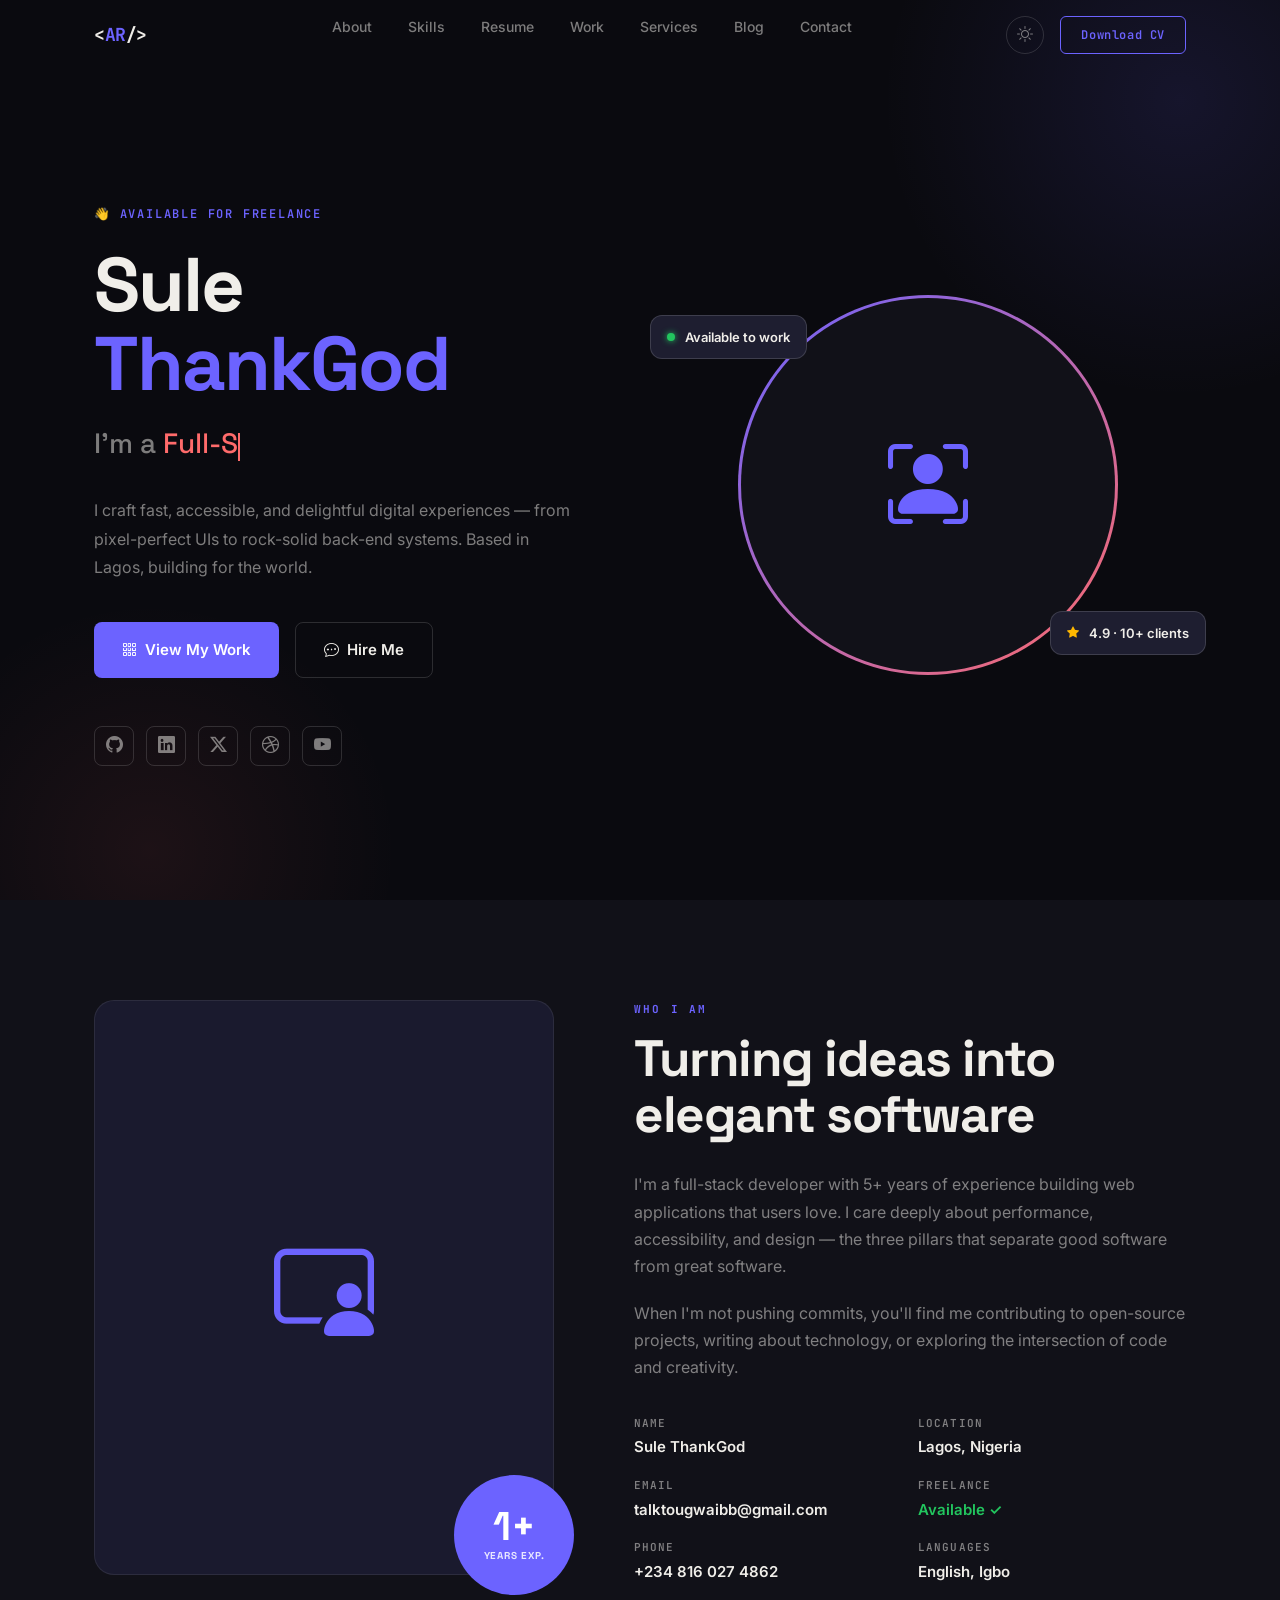
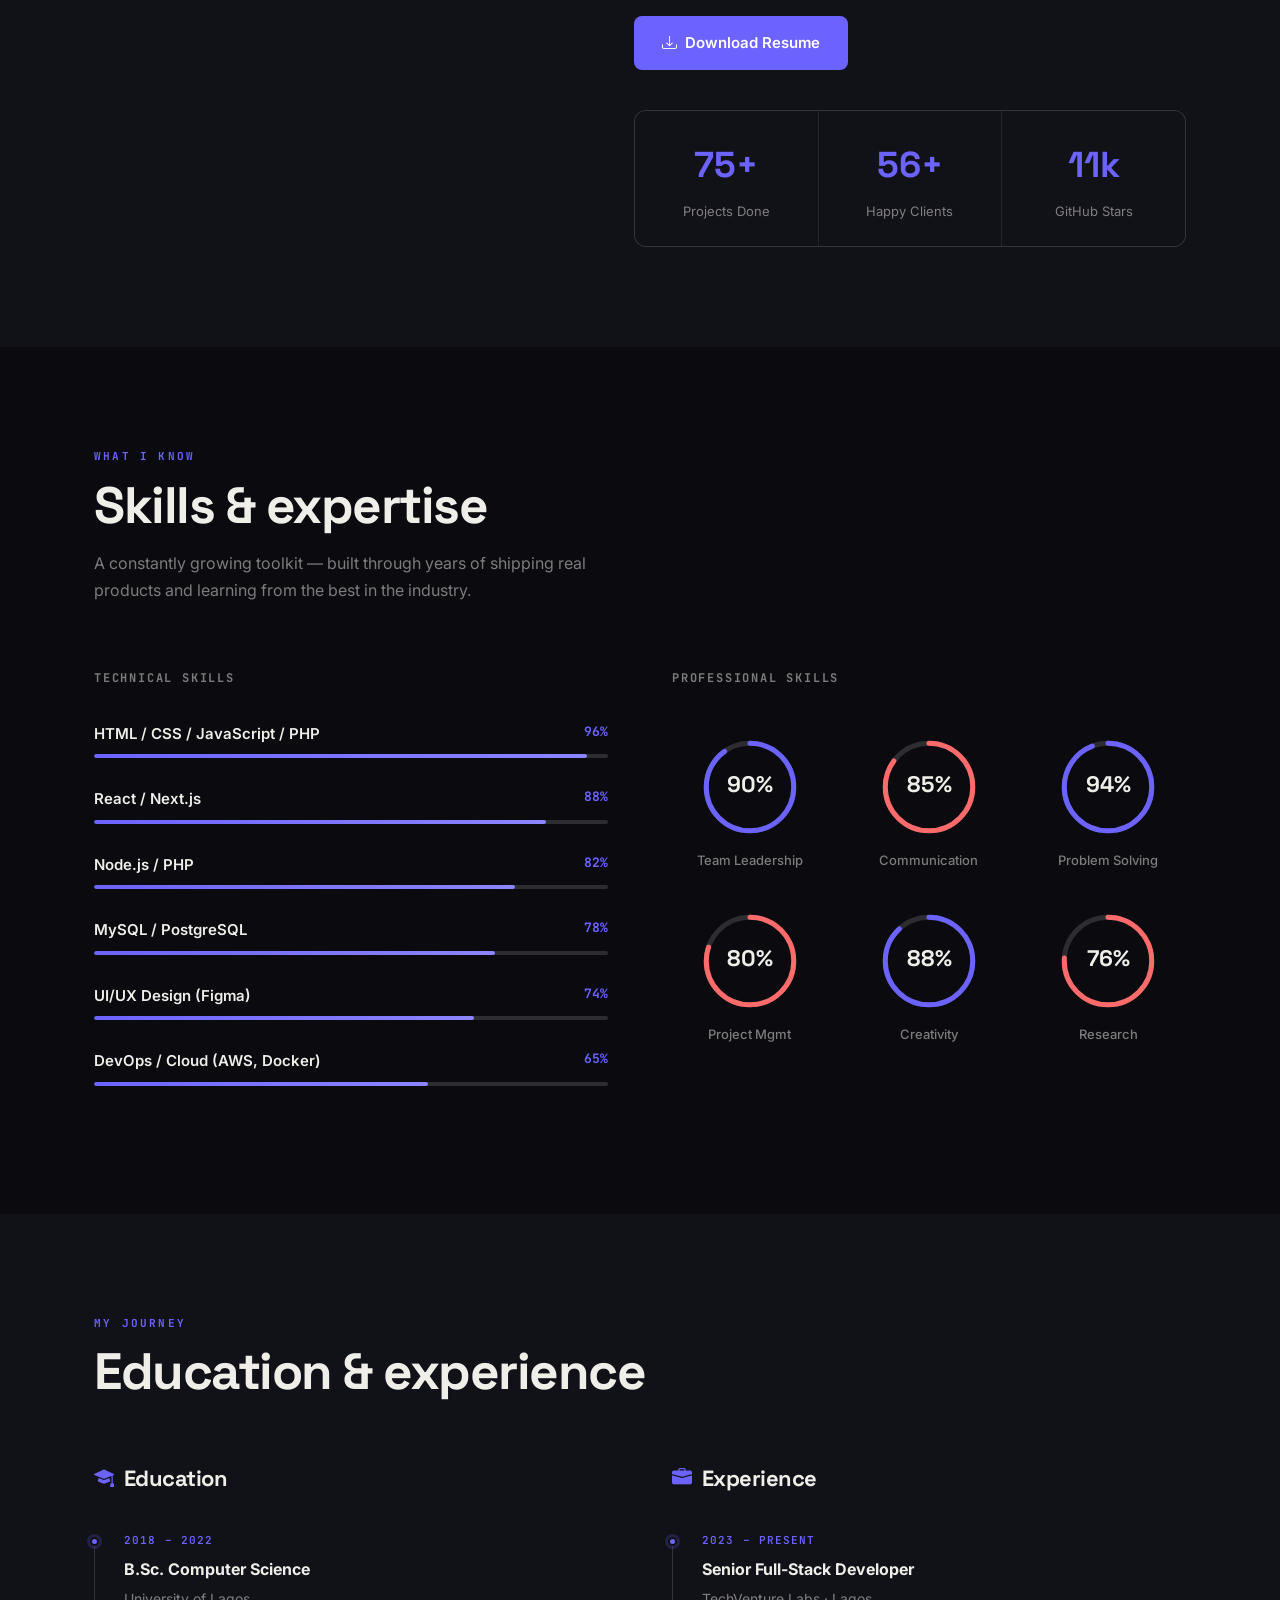
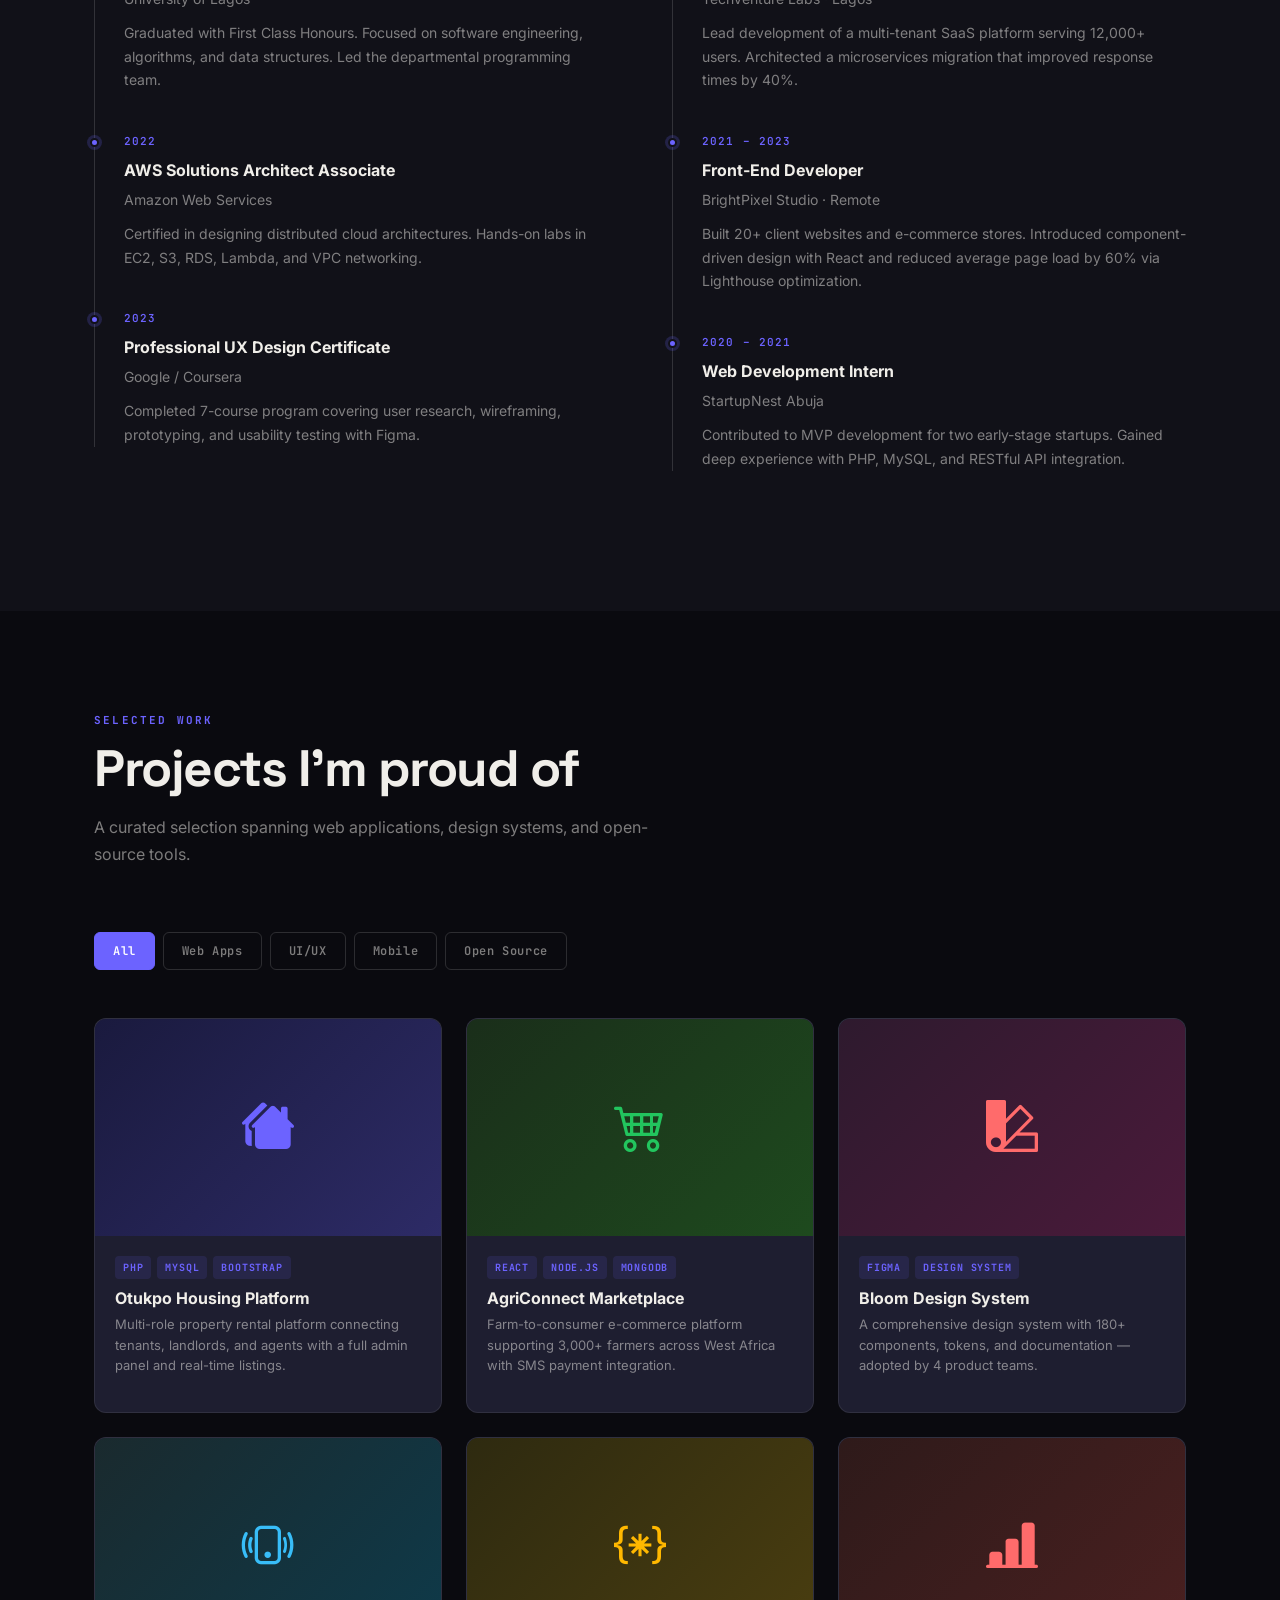
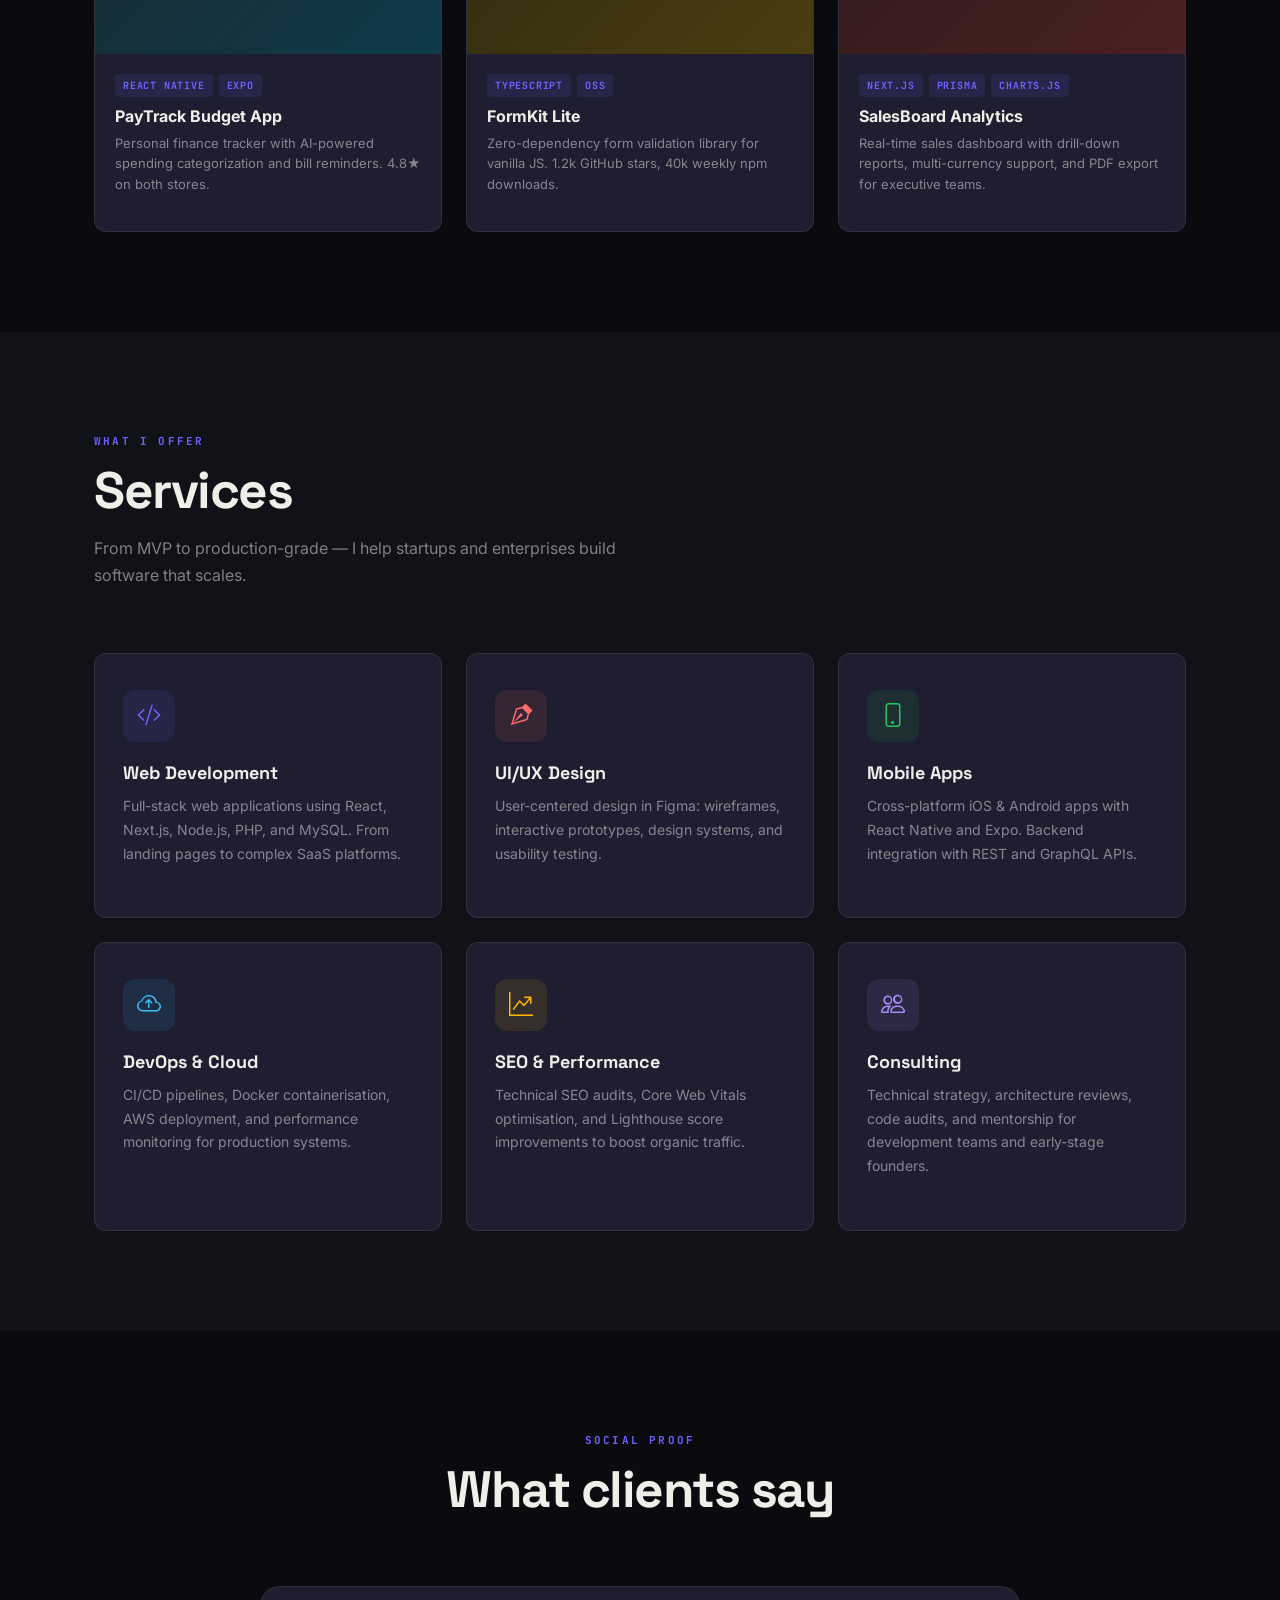
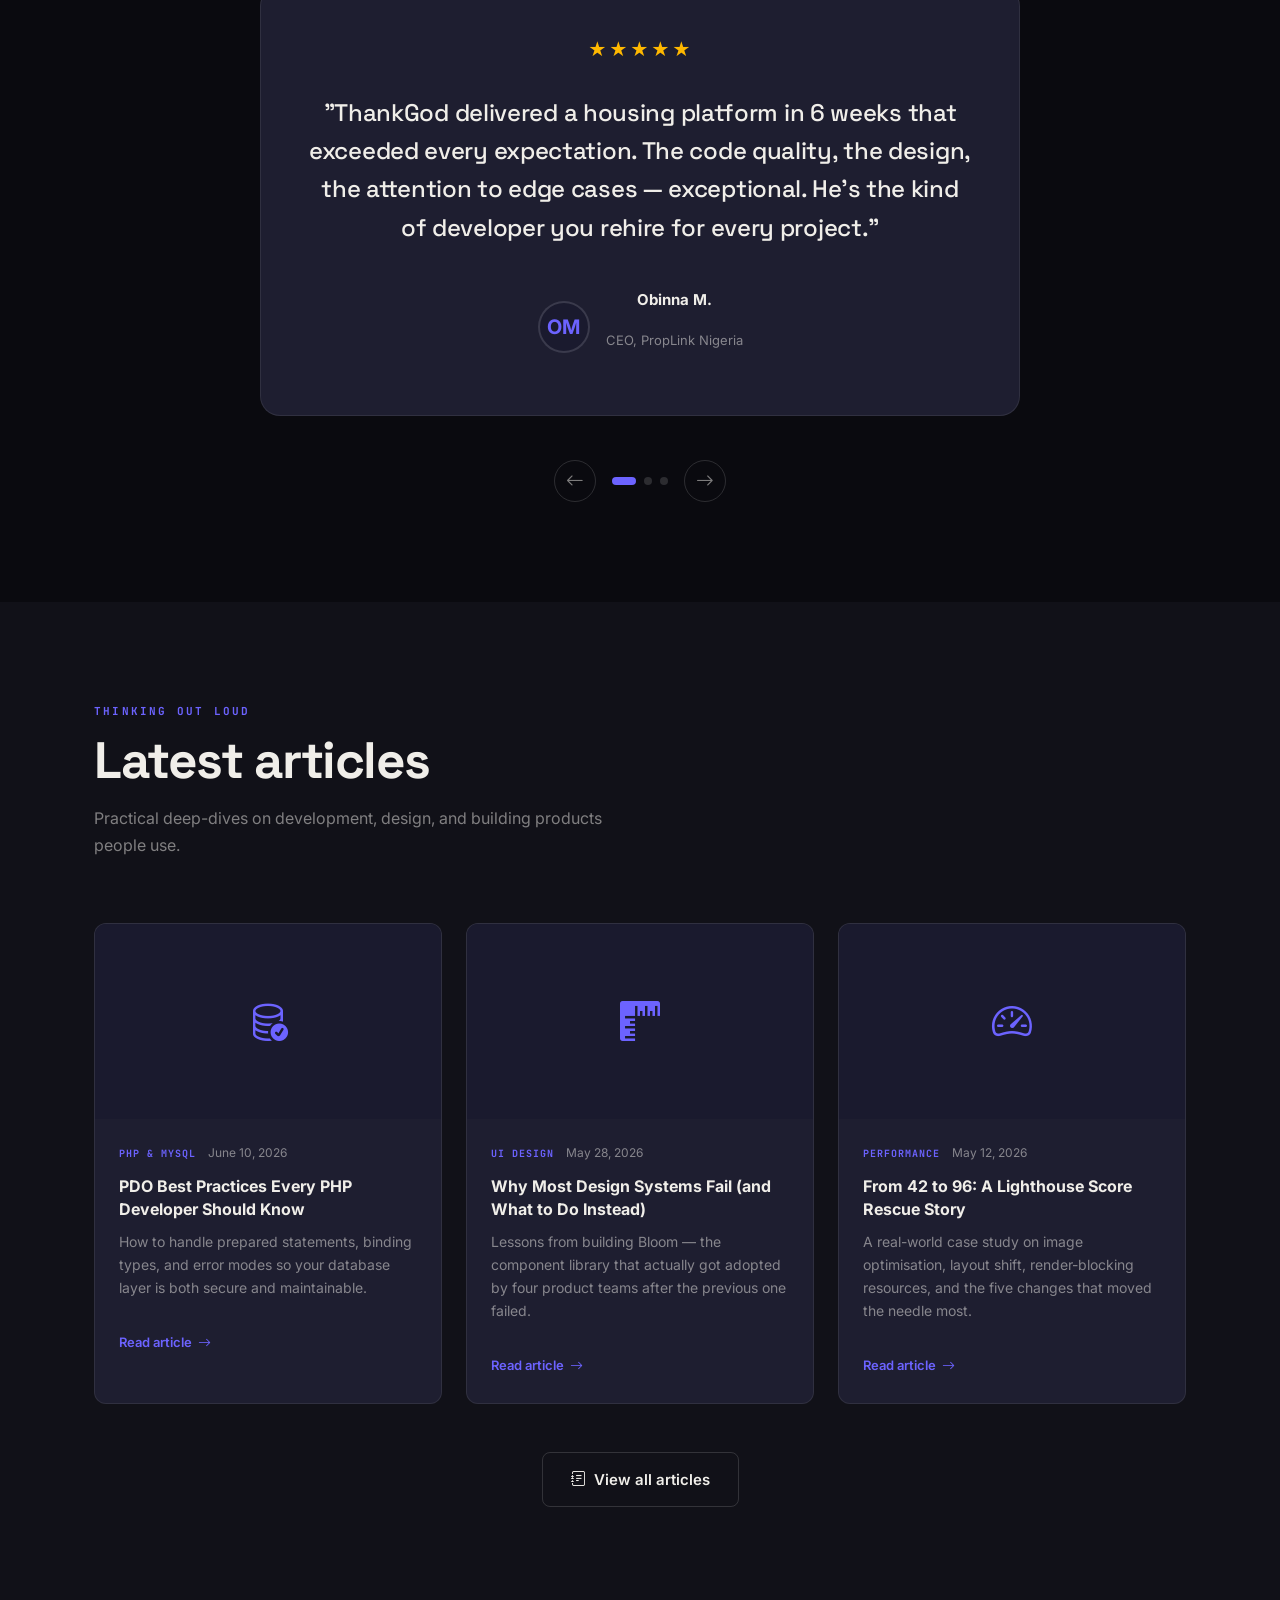
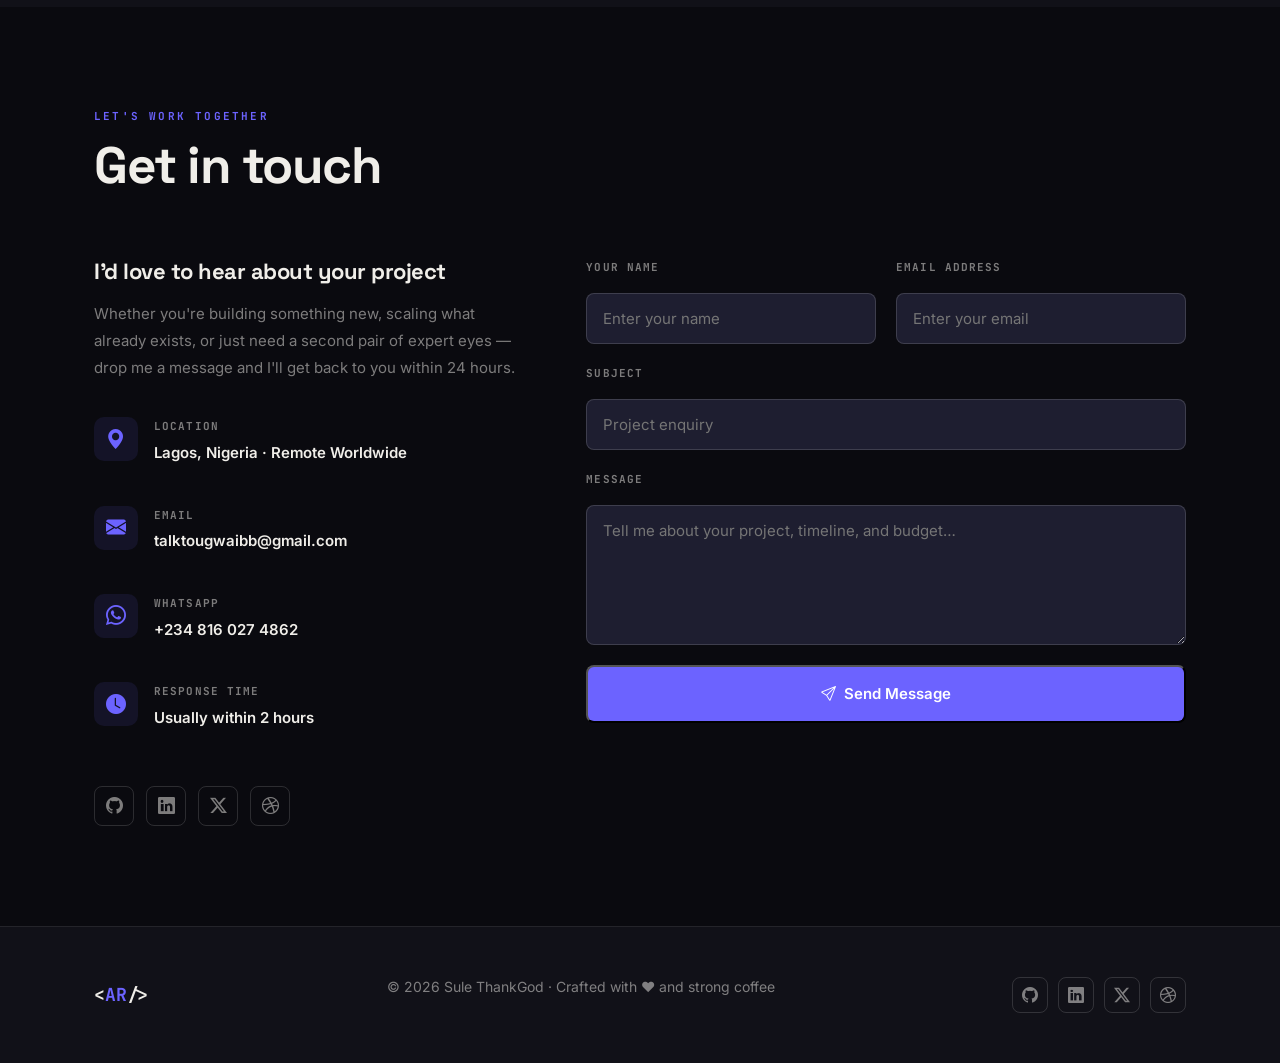
==== index.html @ 1d3d6753 "first commit on my portfolio project" ====
<!DOCTYPE html>
<html lang="en" data-theme="dark">
<head>
  <meta charset="UTF-8" />
  <meta name="viewport" content="width=device-width, initial-scale=1.0" />
  <meta name="description" content="Sule ThankGod — Full-Stack Developer & UI/UX Enthusiast. Building products that matter." />
  <title>Sule ThankGod · Portfolio</title>

  <!-- Fonts -->
  <link rel="preconnect" href="https://fonts.googleapis.com" />
  <link rel="preconnect" href="https://fonts.gstatic.com" crossorigin />
  <link href="https://fonts.googleapis.com/css2?family=Space+Grotesk:wght@400;500;600;700&family=Inter:wght@400;500;600&family=JetBrains+Mono:wght@400;600;700&display=swap" rel="stylesheet" />

  <!-- Bootstrap Icons -->
  <link rel="stylesheet" href="https://cdn.jsdelivr.net/npm/bootstrap-icons@1.11.3/font/bootstrap-icons.min.css" />

  <!-- Bootstrap 5 -->
  <link rel="stylesheet" href="https://cdn.jsdelivr.net/npm/bootstrap@5.3.2/dist/css/bootstrap.min.css" />

  <!-- Custom CSS -->
  <link rel="stylesheet" href="assets/css/style.css" />
</head>
<body>

<!-- ============================================================ NAVBAR -->
<nav id="navbar">
  <div class="container nav-inner">
    <a href="#hero" class="nav-logo">&lt;<span>AR</span>/&gt;</a>

    <ul class="nav-links">
      <li><a href="#about">About</a></li>
      <li><a href="#skills">Skills</a></li>
      <li><a href="#resume">Resume</a></li>
      <li><a href="#portfolio">Work</a></li>
      <li><a href="#services">Services</a></li>
      <li><a href="#blog">Blog</a></li>
      <li><a href="#contact">Contact</a></li>
    </ul>

    <div class="nav-right">
      <button class="theme-btn" id="theme-btn" aria-label="Toggle theme">
        <i class="bi bi-sun"></i>
      </button>
      <a href="assets/downloads/resume.pdf" download class="nav-cta">Download CV</a>
      <button class="hamburger" id="hamburger" aria-label="Open menu">
        <span></span><span></span><span></span>
      </button>
    </div>
  </div>
</nav>

<!-- Mobile Nav Drawer -->
<div class="nav-overlay" id="nav-overlay"></div>
<nav class="mobile-nav" id="mobile-nav">
  <button class="mobile-nav-close" id="mobile-nav-close" aria-label="Close menu">
    <i class="bi bi-x-lg"></i>
  </button>
  <a href="#about" data-section="about">About</a>
  <a href="#skills" data-section="skills">Skills</a>
  <a href="#resume" data-section="resume">Resume</a>
  <a href="#portfolio" data-section="portfolio">Work</a>
  <a href="#services" data-section="services">Services</a>
  <a href="#blog" data-section="blog">Blog</a>
  <a href="#contact" data-section="contact">Contact</a>
</nav>


<!-- ============================================================ HERO -->
<section id="hero">
  <div class="hero-decor"></div>
  <div class="container">
    <div class="hero-grid">

      <!-- Text -->
      <div>
        <p class="hero-label" data-aos="fade-up">👋 Available for freelance</p>
        <h1 class="hero-name" data-aos="fade-up" data-aos-delay="100">
          Sule<br><span class="last">ThankGod</span>
        </h1>
        <div class="hero-typed-wrap" data-aos="fade-up" data-aos-delay="200">
          I'm a <span id="typed-text"></span><span class="cursor"></span>
        </div>
        <p class="hero-bio" data-aos="fade-up" data-aos-delay="300">
          I craft fast, accessible, and delightful digital experiences — from pixel-perfect UIs to rock-solid back-end systems. Based in Lagos, building for the world.
        </p>
        <div class="hero-actions" data-aos="fade-up" data-aos-delay="380">
          <a href="#portfolio" class="btn-primary">
            <i class="bi bi-grid-3x3-gap"></i> View My Work
          </a>
          <a href="#contact" class="btn-outline">
            <i class="bi bi-chat-dots"></i> Hire Me
          </a>
        </div>
        <div class="hero-socials" data-aos="fade-up" data-aos-delay="440">
          <a href="#" aria-label="GitHub"><i class="bi bi-github"></i></a>
          <a href="#" aria-label="LinkedIn"><i class="bi bi-linkedin"></i></a>
          <a href="#" aria-label="Twitter / X"><i class="bi bi-twitter-x"></i></a>
          <a href="#" aria-label="Dribbble"><i class="bi bi-dribbble"></i></a>
          <a href="#" aria-label="YouTube"><i class="bi bi-youtube"></i></a>
        </div>
      </div>

      <!-- Image -->
      <div class="hero-img-wrap" data-aos="fade-left" data-aos-delay="200">
        <div class="hero-img-ring">
          <div class="hero-img-inner">
            <!-- Replace with: <img src="assets/images/profile/photo.jpg" alt="Alex Rivera"> -->
            <i class="bi bi-person-bounding-box"></i>
          </div>
        </div>
        <div class="hero-badge badge-tl">
          <span class="dot"></span>
          Available to work
        </div>
        <div class="hero-badge badge-br">
          <i class="bi bi-star-fill" style="color:#FFB800;font-size:12px"></i>
          4.9 · 10+ clients
        </div>
      </div>

    </div>
  </div>
</section>


<!-- ============================================================ ABOUT -->
<section id="about" class="section-pad">
  <div class="container">
    <div class="about-grid">

      <!-- Image column -->
      <div data-aos="fade-right">
        <div class="about-img-wrap">
          <div class="about-img">
            <i class="bi bi-person-video3"></i>
          </div>
          <div class="about-exp-badge">
            <span class="num"><span data-count="2" data-suffix="+">0+</span></span>
            <span class="label">Years Exp.</span>
          </div>
        </div>
      </div>

      <!-- Text column -->
      <div data-aos="fade-left">
        <div class="section-header" style="margin-bottom:28px">
          <p class="section-eyebrow">Who I am</p>
          <h2 class="section-title">Turning ideas into<br>elegant software</h2>
        </div>
        <div class="about-text">
          <p>I'm a full-stack developer with 5+ years of experience building web applications that users love. I care deeply about performance, accessibility, and design — the three pillars that separate good software from great software.</p>
          <p>When I'm not pushing commits, you'll find me contributing to open-source projects, writing about technology, or exploring the intersection of code and creativity.</p>

          <div class="about-info-grid">
            <div class="about-info-item">
              <span class="about-info-label">Name</span>
              <span class="about-info-value">Sule ThankGod</span>
            </div>
            <div class="about-info-item">
              <span class="about-info-label">Location</span>
              <span class="about-info-value">Lagos, Nigeria</span>
            </div>
            <div class="about-info-item">
              <span class="about-info-label">Email</span>
              <span class="about-info-value">talktougwaibb@gmail.com</span>
            </div>
            <div class="about-info-item">
              <span class="about-info-label">Freelance</span>
              <span class="about-info-value" style="color:#22c55e">Available ✓</span>
            </div>
            <div class="about-info-item">
              <span class="about-info-label">Phone</span>
              <span class="about-info-value">+234 816 027 4862</span>
            </div>
            <div class="about-info-item">
              <span class="about-info-label">Languages</span>
              <span class="about-info-value">English, Igbo</span>
            </div>
          </div>

          <a href="assets/downloads/resume.pdf" download class="btn-primary" style="width:fit-content">
            <i class="bi bi-download"></i> Download Resume
          </a>
        </div>

        <div class="about-stats">
          <div class="about-stat">
            <div class="num" data-count="80" data-suffix="+">0+</div>
            <div class="label">Projects Done</div>
          </div>
          <div class="about-stat">
            <div class="num" data-count="60" data-suffix="+">0+</div>
            <div class="label">Happy Clients</div>
          </div>
          <div class="about-stat">
            <div class="num" data-count="12" data-suffix="k">0k</div>
            <div class="label">GitHub Stars</div>
          </div>
        </div>
      </div>

    </div>
  </div>
</section>


<!-- ============================================================ SKILLS -->
<section id="skills" class="section-pad">
  <div class="container">
    <div class="section-header" data-aos="fade-up">
      <p class="section-eyebrow">What I know</p>
      <h2 class="section-title">Skills &amp; expertise</h2>
      <p class="section-sub">A constantly growing toolkit — built through years of shipping real products and learning from the best in the industry.</p>
    </div>

    <div class="skills-layout">

      <!-- Technical skills (bar) -->
      <div data-aos="fade-right">
        <p class="skill-group-title">Technical Skills</p>

        <div class="skill-item">
          <div class="skill-header">
            <span class="skill-name">HTML / CSS / JavaScript / PHP</span>
            <span class="skill-pct">96%</span>
          </div>
          <div class="skill-bar"><div class="skill-fill" data-pct="96"></div></div>
        </div>

        <div class="skill-item">
          <div class="skill-header">
            <span class="skill-name">React / Next.js</span>
            <span class="skill-pct">88%</span>
          </div>
          <div class="skill-bar"><div class="skill-fill" data-pct="88"></div></div>
        </div>

        <div class="skill-item">
          <div class="skill-header">
            <span class="skill-name">Node.js / PHP</span>
            <span class="skill-pct">82%</span>
          </div>
          <div class="skill-bar"><div class="skill-fill" data-pct="82"></div></div>
        </div>

        <div class="skill-item">
          <div class="skill-header">
            <span class="skill-name">MySQL / PostgreSQL</span>
            <span class="skill-pct">78%</span>
          </div>
          <div class="skill-bar"><div class="skill-fill" data-pct="78"></div></div>
        </div>

        <div class="skill-item">
          <div class="skill-header">
            <span class="skill-name">UI/UX Design (Figma)</span>
            <span class="skill-pct">74%</span>
          </div>
          <div class="skill-bar"><div class="skill-fill" data-pct="74"></div></div>
        </div>

        <div class="skill-item">
          <div class="skill-header">
            <span class="skill-name">DevOps / Cloud (AWS, Docker)</span>
            <span class="skill-pct">65%</span>
          </div>
          <div class="skill-bar"><div class="skill-fill" data-pct="65"></div></div>
        </div>
      </div>

      <!-- Professional skills (circular) -->
      <div data-aos="fade-left">
        <p class="skill-group-title">Professional Skills</p>

        <div class="circular-skills">

          <!-- Team Leadership -->
          <div class="circular-item">
            <svg class="circular-chart" viewBox="0 0 80 80">
              <circle class="circular-bg" cx="40" cy="40" r="35"/>
              <circle class="circular-arc" cx="40" cy="40" r="35" data-pct="90"/>
              <text class="circular-label" x="40" y="44" text-anchor="middle" font-family="Space Grotesk" font-size="14" font-weight="700" fill="currentColor">90%</text>
            </svg>
            <p class="circular-sublabel">Team Leadership</p>
          </div>

          <!-- Communication -->
          <div class="circular-item">
            <svg class="circular-chart" viewBox="0 0 80 80">
              <circle class="circular-bg" cx="40" cy="40" r="35"/>
              <circle class="circular-arc" cx="40" cy="40" r="35" data-pct="85" style="stroke:#FF6B6B"/>
              <text class="circular-label" x="40" y="44" text-anchor="middle" font-family="Space Grotesk" font-size="14" font-weight="700" fill="currentColor">85%</text>
            </svg>
            <p class="circular-sublabel">Communication</p>
          </div>

          <!-- Problem Solving -->
          <div class="circular-item">
            <svg class="circular-chart" viewBox="0 0 80 80">
              <circle class="circular-bg" cx="40" cy="40" r="35"/>
              <circle class="circular-arc" cx="40" cy="40" r="35" data-pct="94"/>
              <text class="circular-label" x="40" y="44" text-anchor="middle" font-family="Space Grotesk" font-size="14" font-weight="700" fill="currentColor">94%</text>
            </svg>
            <p class="circular-sublabel">Problem Solving</p>
          </div>

          <!-- Project Mgmt -->
          <div class="circular-item">
            <svg class="circular-chart" viewBox="0 0 80 80">
              <circle class="circular-bg" cx="40" cy="40" r="35"/>
              <circle class="circular-arc" cx="40" cy="40" r="35" data-pct="80" style="stroke:#FF6B6B"/>
              <text class="circular-label" x="40" y="44" text-anchor="middle" font-family="Space Grotesk" font-size="14" font-weight="700" fill="currentColor">80%</text>
            </svg>
            <p class="circular-sublabel">Project Mgmt</p>
          </div>

          <!-- Creativity -->
          <div class="circular-item">
            <svg class="circular-chart" viewBox="0 0 80 80">
              <circle class="circular-bg" cx="40" cy="40" r="35"/>
              <circle class="circular-arc" cx="40" cy="40" r="35" data-pct="88"/>
              <text class="circular-label" x="40" y="44" text-anchor="middle" font-family="Space Grotesk" font-size="14" font-weight="700" fill="currentColor">88%</text>
            </svg>
            <p class="circular-sublabel">Creativity</p>
          </div>

          <!-- Research -->
          <div class="circular-item">
            <svg class="circular-chart" viewBox="0 0 80 80">
              <circle class="circular-bg" cx="40" cy="40" r="35"/>
              <circle class="circular-arc" cx="40" cy="40" r="35" data-pct="76" style="stroke:#FF6B6B"/>
              <text class="circular-label" x="40" y="44" text-anchor="middle" font-family="Space Grotesk" font-size="14" font-weight="700" fill="currentColor">76%</text>
            </svg>
            <p class="circular-sublabel">Research</p>
          </div>

        </div>
      </div>

    </div>
  </div>
</section>


<!-- ============================================================ RESUME -->
<section id="resume" class="section-pad">
  <div class="container">
    <div class="section-header" data-aos="fade-up">
      <p class="section-eyebrow">My journey</p>
      <h2 class="section-title">Education &amp; experience</h2>
    </div>

    <div class="resume-cols">

      <!-- Education -->
      <div data-aos="fade-right">
        <h3 class="resume-col-title">
          <i class="bi bi-mortarboard-fill"></i> Education
        </h3>
        <div class="timeline">

          <div class="timeline-item">
            <p class="timeline-period">2018 – 2022</p>
            <p class="timeline-role">B.Sc. Computer Science</p>
            <p class="timeline-org">University of Lagos</p>
            <p class="timeline-desc">Graduated with First Class Honours. Focused on software engineering, algorithms, and data structures. Led the departmental programming team.</p>
          </div>

          <div class="timeline-item">
            <p class="timeline-period">2022</p>
            <p class="timeline-role">AWS Solutions Architect Associate</p>
            <p class="timeline-org">Amazon Web Services</p>
            <p class="timeline-desc">Certified in designing distributed cloud architectures. Hands-on labs in EC2, S3, RDS, Lambda, and VPC networking.</p>
          </div>

          <div class="timeline-item">
            <p class="timeline-period">2023</p>
            <p class="timeline-role">Professional UX Design Certificate</p>
            <p class="timeline-org">Google / Coursera</p>
            <p class="timeline-desc">Completed 7-course program covering user research, wireframing, prototyping, and usability testing with Figma.</p>
          </div>

        </div>
      </div>

      <!-- Experience -->
      <div data-aos="fade-left">
        <h3 class="resume-col-title">
          <i class="bi bi-briefcase-fill"></i> Experience
        </h3>
        <div class="timeline">

          <div class="timeline-item">
            <p class="timeline-period">2023 – Present</p>
            <p class="timeline-role">Senior Full-Stack Developer</p>
            <p class="timeline-org">TechVenture Labs · Lagos</p>
            <p class="timeline-desc">Lead development of a multi-tenant SaaS platform serving 12,000+ users. Architected a microservices migration that improved response times by 40%.</p>
          </div>

          <div class="timeline-item">
            <p class="timeline-period">2021 – 2023</p>
            <p class="timeline-role">Front-End Developer</p>
            <p class="timeline-org">BrightPixel Studio · Remote</p>
            <p class="timeline-desc">Built 20+ client websites and e-commerce stores. Introduced component-driven design with React and reduced average page load by 60% via Lighthouse optimization.</p>
          </div>

          <div class="timeline-item">
            <p class="timeline-period">2020 – 2021</p>
            <p class="timeline-role">Web Development Intern</p>
            <p class="timeline-org">StartupNest Abuja</p>
            <p class="timeline-desc">Contributed to MVP development for two early-stage startups. Gained deep experience with PHP, MySQL, and RESTful API integration.</p>
          </div>

        </div>
      </div>

    </div>
  </div>
</section>


<!-- ============================================================ PORTFOLIO -->
<section id="portfolio" class="section-pad">
  <div class="container">
    <div class="section-header" data-aos="fade-up">
      <p class="section-eyebrow">Selected work</p>
      <h2 class="section-title">Projects I'm proud of</h2>
      <p class="section-sub">A curated selection spanning web applications, design systems, and open-source tools.</p>
    </div>

    <div class="portfolio-filters" data-aos="fade-up" data-aos-delay="100">
      <button class="filter-btn active" data-filter="all">All</button>
      <button class="filter-btn" data-filter="web">Web Apps</button>
      <button class="filter-btn" data-filter="design">UI/UX</button>
      <button class="filter-btn" data-filter="mobile">Mobile</button>
      <button class="filter-btn" data-filter="oss">Open Source</button>
    </div>

    <div class="portfolio-grid">

      <!-- Card 1 -->
      <div class="portfolio-card" data-cat="web" data-aos="fade-up" data-aos-delay="100">
        <div class="portfolio-thumb" style="background: linear-gradient(135deg,#1a1a3e,#2d2b66)">
          <i class="bi bi-houses-fill" style="font-size:52px;color:#6C63FF"></i>
          <div class="portfolio-overlay">
            <a href="#" aria-label="Live demo"><i class="bi bi-box-arrow-up-right"></i></a>
            <a href="#" aria-label="GitHub"><i class="bi bi-github"></i></a>
          </div>
        </div>
        <div class="portfolio-info">
          <div class="portfolio-tags">
            <span class="portfolio-tag">PHP</span>
            <span class="portfolio-tag">MySQL</span>
            <span class="portfolio-tag">Bootstrap</span>
          </div>
          <h3 class="portfolio-title">Otukpo Housing Platform</h3>
          <p class="portfolio-desc">Multi-role property rental platform connecting tenants, landlords, and agents with a full admin panel and real-time listings.</p>
        </div>
      </div>

      <!-- Card 2 -->
      <div class="portfolio-card" data-cat="web" data-aos="fade-up" data-aos-delay="160">
        <div class="portfolio-thumb" style="background: linear-gradient(135deg,#1a2e1a,#1e4a1e)">
          <i class="bi bi-cart4" style="font-size:52px;color:#22c55e"></i>
          <div class="portfolio-overlay">
            <a href="#" aria-label="Live demo"><i class="bi bi-box-arrow-up-right"></i></a>
            <a href="#" aria-label="GitHub"><i class="bi bi-github"></i></a>
          </div>
        </div>
        <div class="portfolio-info">
          <div class="portfolio-tags">
            <span class="portfolio-tag">React</span>
            <span class="portfolio-tag">Node.js</span>
            <span class="portfolio-tag">MongoDB</span>
          </div>
          <h3 class="portfolio-title">AgriConnect Marketplace</h3>
          <p class="portfolio-desc">Farm-to-consumer e-commerce platform supporting 3,000+ farmers across West Africa with SMS payment integration.</p>
        </div>
      </div>

      <!-- Card 3 -->
      <div class="portfolio-card" data-cat="design" data-aos="fade-up" data-aos-delay="220">
        <div class="portfolio-thumb" style="background: linear-gradient(135deg,#2e1a2e,#4a1a3a)">
          <i class="bi bi-palette2" style="font-size:52px;color:#FF6B6B"></i>
          <div class="portfolio-overlay">
            <a href="#" aria-label="Figma"><i class="bi bi-box-arrow-up-right"></i></a>
            <a href="#" aria-label="Case study"><i class="bi bi-file-text"></i></a>
          </div>
        </div>
        <div class="portfolio-info">
          <div class="portfolio-tags">
            <span class="portfolio-tag">Figma</span>
            <span class="portfolio-tag">Design System</span>
          </div>
          <h3 class="portfolio-title">Bloom Design System</h3>
          <p class="portfolio-desc">A comprehensive design system with 180+ components, tokens, and documentation — adopted by 4 product teams.</p>
        </div>
      </div>

      <!-- Card 4 -->
      <div class="portfolio-card" data-cat="mobile" data-aos="fade-up" data-aos-delay="100">
        <div class="portfolio-thumb" style="background: linear-gradient(135deg,#1a2a2e,#0e3a4a)">
          <i class="bi bi-phone-vibrate" style="font-size:52px;color:#38bdf8"></i>
          <div class="portfolio-overlay">
            <a href="#" aria-label="App Store"><i class="bi bi-apple"></i></a>
            <a href="#" aria-label="Play Store"><i class="bi bi-google-play"></i></a>
          </div>
        </div>
        <div class="portfolio-info">
          <div class="portfolio-tags">
            <span class="portfolio-tag">React Native</span>
            <span class="portfolio-tag">Expo</span>
          </div>
          <h3 class="portfolio-title">PayTrack Budget App</h3>
          <p class="portfolio-desc">Personal finance tracker with AI-powered spending categorization and bill reminders. 4.8★ on both stores.</p>
        </div>
      </div>

      <!-- Card 5 -->
      <div class="portfolio-card" data-cat="oss" data-aos="fade-up" data-aos-delay="160">
        <div class="portfolio-thumb" style="background: linear-gradient(135deg,#2e2a10,#4a3e10)">
          <i class="bi bi-braces-asterisk" style="font-size:52px;color:#FFB800"></i>
          <div class="portfolio-overlay">
            <a href="#" aria-label="npm"><i class="bi bi-box-arrow-up-right"></i></a>
            <a href="#" aria-label="GitHub"><i class="bi bi-github"></i></a>
          </div>
        </div>
        <div class="portfolio-info">
          <div class="portfolio-tags">
            <span class="portfolio-tag">TypeScript</span>
            <span class="portfolio-tag">OSS</span>
          </div>
          <h3 class="portfolio-title">FormKit Lite</h3>
          <p class="portfolio-desc">Zero-dependency form validation library for vanilla JS. 1.2k GitHub stars, 40k weekly npm downloads.</p>
        </div>
      </div>

      <!-- Card 6 -->
      <div class="portfolio-card" data-cat="web" data-aos="fade-up" data-aos-delay="220">
        <div class="portfolio-thumb" style="background: linear-gradient(135deg,#2e1a1a,#4a2020)">
          <i class="bi bi-bar-chart-line-fill" style="font-size:52px;color:#FF6B6B"></i>
          <div class="portfolio-overlay">
            <a href="#" aria-label="Live demo"><i class="bi bi-box-arrow-up-right"></i></a>
            <a href="#" aria-label="GitHub"><i class="bi bi-github"></i></a>
          </div>
        </div>
        <div class="portfolio-info">
          <div class="portfolio-tags">
            <span class="portfolio-tag">Next.js</span>
            <span class="portfolio-tag">Prisma</span>
            <span class="portfolio-tag">Charts.js</span>
          </div>
          <h3 class="portfolio-title">SalesBoard Analytics</h3>
          <p class="portfolio-desc">Real-time sales dashboard with drill-down reports, multi-currency support, and PDF export for executive teams.</p>
        </div>
      </div>

    </div>
  </div>
</section>


<!-- ============================================================ SERVICES -->
<section id="services" class="section-pad">
  <div class="container">
    <div class="section-header" data-aos="fade-up">
      <p class="section-eyebrow">What I offer</p>
      <h2 class="section-title">Services</h2>
      <p class="section-sub">From MVP to production-grade — I help startups and enterprises build software that scales.</p>
    </div>

    <div class="services-grid">

      <div class="service-card" data-aos="fade-up" data-aos-delay="60">
        <div class="service-icon"><i class="bi bi-code-slash"></i></div>
        <h3 class="service-title">Web Development</h3>
        <p class="service-desc">Full-stack web applications using React, Next.js, Node.js, PHP, and MySQL. From landing pages to complex SaaS platforms.</p>
      </div>

      <div class="service-card" data-aos="fade-up" data-aos-delay="120">
        <div class="service-icon" style="background:rgba(255,107,107,0.1)"><i class="bi bi-vector-pen" style="color:var(--accent)"></i></div>
        <h3 class="service-title">UI/UX Design</h3>
        <p class="service-desc">User-centered design in Figma: wireframes, interactive prototypes, design systems, and usability testing.</p>
      </div>

      <div class="service-card" data-aos="fade-up" data-aos-delay="180">
        <div class="service-icon" style="background:rgba(34,197,94,0.1)"><i class="bi bi-phone" style="color:#22c55e"></i></div>
        <h3 class="service-title">Mobile Apps</h3>
        <p class="service-desc">Cross-platform iOS & Android apps with React Native and Expo. Backend integration with REST and GraphQL APIs.</p>
      </div>

      <div class="service-card" data-aos="fade-up" data-aos-delay="60">
        <div class="service-icon" style="background:rgba(56,189,248,0.1)"><i class="bi bi-cloud-arrow-up" style="color:#38bdf8"></i></div>
        <h3 class="service-title">DevOps &amp; Cloud</h3>
        <p class="service-desc">CI/CD pipelines, Docker containerisation, AWS deployment, and performance monitoring for production systems.</p>
      </div>

      <div class="service-card" data-aos="fade-up" data-aos-delay="120">
        <div class="service-icon" style="background:rgba(255,184,0,0.1)"><i class="bi bi-graph-up-arrow" style="color:#FFB800"></i></div>
        <h3 class="service-title">SEO &amp; Performance</h3>
        <p class="service-desc">Technical SEO audits, Core Web Vitals optimisation, and Lighthouse score improvements to boost organic traffic.</p>
      </div>

      <div class="service-card" data-aos="fade-up" data-aos-delay="180">
        <div class="service-icon" style="background:rgba(167,139,250,0.1)"><i class="bi bi-people" style="color:#a78bfa"></i></div>
        <h3 class="service-title">Consulting</h3>
        <p class="service-desc">Technical strategy, architecture reviews, code audits, and mentorship for development teams and early-stage founders.</p>
      </div>

    </div>
  </div>
</section>


<!-- ============================================================ TESTIMONIALS -->
<section id="testimonials" class="section-pad">
  <div class="container">
    <div class="section-header text-center" data-aos="fade-up" style="align-items:center">
      <p class="section-eyebrow">Social proof</p>
      <h2 class="section-title">What clients say</h2>
    </div>

    <div class="testimonials-slider" data-aos="fade-up" data-aos-delay="120">
      <div class="testimonials-track">

        <div class="testimonial-slide">
          <div class="testimonial-card">
            <div class="testimonial-stars">★★★★★</div>
            <p class="testimonial-text">"ThankGod delivered a housing platform in 6 weeks that exceeded every expectation. The code quality, the design, the attention to edge cases — exceptional. He's the kind of developer you rehire for every project."</p>
            <div class="testimonial-author">
              <div class="testimonial-avatar">OM</div>
              <div>
                <p class="testimonial-name">Obinna M.</p>
                <p class="testimonial-role">CEO, PropLink Nigeria</p>
              </div>
            </div>
          </div>
        </div>

        <div class="testimonial-slide">
          <div class="testimonial-card">
            <div class="testimonial-stars">★★★★★</div>
            <p class="testimonial-text">"Working with ThankGod felt like having a senior CTO on the team. He didn't just write code — he challenged assumptions, proposed better architectures, and shipped on time. Truly impressive."</p>
            <div class="testimonial-author">
              <div class="testimonial-avatar">SF</div>
              <div>
                <p class="testimonial-name">Sarah F.</p>
                <p class="testimonial-role">Founder, AgriConnect</p>
              </div>
            </div>
          </div>
        </div>

        <div class="testimonial-slide">
          <div class="testimonial-card">
            <div class="testimonial-stars">★★★★★</div>
            <p class="testimonial-text">"Our Lighthouse score went from 42 to 96 after ThankGod's performance audit. He also redesigned our checkout flow and conversion immediately jumped 22%. Genuinely one of the best hires we've ever made."</p>
            <div class="testimonial-author">
              <div class="testimonial-avatar">KA</div>
              <div>
                <p class="testimonial-name">Kolade A.</p>
                <p class="testimonial-role">CTO, ShopWave</p>
              </div>
            </div>
          </div>
        </div>

      </div>

      <div class="slider-nav">
        <button class="slider-arrow" id="slider-prev" aria-label="Previous">
          <i class="bi bi-arrow-left"></i>
        </button>
        <div class="slider-dots">
          <button class="slider-dot active" aria-label="Slide 1"></button>
          <button class="slider-dot" aria-label="Slide 2"></button>
          <button class="slider-dot" aria-label="Slide 3"></button>
        </div>
        <button class="slider-arrow" id="slider-next" aria-label="Next">
          <i class="bi bi-arrow-right"></i>
        </button>
      </div>
    </div>
  </div>
</section>


<!-- ============================================================ BLOG -->
<section id="blog" class="section-pad">
  <div class="container">
    <div class="section-header" data-aos="fade-up">
      <p class="section-eyebrow">Thinking out loud</p>
      <h2 class="section-title">Latest articles</h2>
      <p class="section-sub">Practical deep-dives on development, design, and building products people use.</p>
    </div>

    <div class="blog-grid">

      <article class="blog-card" data-aos="fade-up" data-aos-delay="80">
        <div class="blog-thumb">
          <i class="bi bi-database-check"></i>
        </div>
        <div class="blog-content">
          <div class="blog-meta">
            <span class="blog-cat">PHP &amp; MySQL</span>
            <span class="blog-date">June 10, 2026</span>
          </div>
          <h3 class="blog-title">PDO Best Practices Every PHP Developer Should Know</h3>
          <p class="blog-excerpt">How to handle prepared statements, binding types, and error modes so your database layer is both secure and maintainable.</p>
          <a href="blog/pdo-best-practices.html" class="blog-read-more">
            Read article <i class="bi bi-arrow-right"></i>
          </a>
        </div>
      </article>

      <article class="blog-card" data-aos="fade-up" data-aos-delay="160">
        <div class="blog-thumb">
          <i class="bi bi-rulers"></i>
        </div>
        <div class="blog-content">
          <div class="blog-meta">
            <span class="blog-cat">UI Design</span>
            <span class="blog-date">May 28, 2026</span>
          </div>
          <h3 class="blog-title">Why Most Design Systems Fail (and What to Do Instead)</h3>
          <p class="blog-excerpt">Lessons from building Bloom — the component library that actually got adopted by four product teams after the previous one failed.</p>
          <a href="blog/design-systems.html" class="blog-read-more">
            Read article <i class="bi bi-arrow-right"></i>
          </a>
        </div>
      </article>

      <article class="blog-card" data-aos="fade-up" data-aos-delay="240">
        <div class="blog-thumb">
          <i class="bi bi-speedometer2"></i>
        </div>
        <div class="blog-content">
          <div class="blog-meta">
            <span class="blog-cat">Performance</span>
            <span class="blog-date">May 12, 2026</span>
          </div>
          <h3 class="blog-title">From 42 to 96: A Lighthouse Score Rescue Story</h3>
          <p class="blog-excerpt">A real-world case study on image optimisation, layout shift, render-blocking resources, and the five changes that moved the needle most.</p>
          <a href="blog/lighthouse-optimisation.html" class="blog-read-more">
            Read article <i class="bi bi-arrow-right"></i>
          </a>
        </div>
      </article>

    </div>

    <div style="text-align:center;margin-top:48px" data-aos="fade-up">
      <a href="blog/index.html" class="btn-outline">
        <i class="bi bi-journal-text"></i> View all articles
      </a>
    </div>
  </div>
</section>


<!-- ============================================================ CONTACT -->
<section id="contact" class="section-pad">
  <div class="container">
    <div class="section-header" data-aos="fade-up">
      <p class="section-eyebrow">Let's work together</p>
      <h2 class="section-title">Get in touch</h2>
    </div>

    <div class="contact-grid">

      <!-- Info -->
      <div data-aos="fade-right">
        <div class="contact-info">
          <h3>I'd love to hear about your project</h3>
          <p>Whether you're building something new, scaling what already exists, or just need a second pair of expert eyes — drop me a message and I'll get back to you within 24 hours.</p>
        </div>

        <div class="contact-items">
          <div class="contact-item">
            <div class="contact-icon"><i class="bi bi-geo-alt-fill"></i></div>
            <div>
              <p class="contact-item-label">Location</p>
              <p class="contact-item-value">Lagos, Nigeria · Remote Worldwide</p>
            </div>
          </div>
          <div class="contact-item">
            <div class="contact-icon"><i class="bi bi-envelope-fill"></i></div>
            <div>
              <p class="contact-item-label">Email</p>
              <p class="contact-item-value">talktougwaibb@gmail.com</p>
            </div>
          </div>
          <div class="contact-item">
            <div class="contact-icon"><i class="bi bi-whatsapp"></i></div>
            <div>
              <p class="contact-item-label">WhatsApp</p>
              <p class="contact-item-value">+234 816 027 4862</p>
            </div>
          </div>
          <div class="contact-item">
            <div class="contact-icon"><i class="bi bi-clock-fill"></i></div>
            <div>
              <p class="contact-item-label">Response time</p>
              <p class="contact-item-value">Usually within 2 hours</p>
            </div>
          </div>
        </div>

        <div class="hero-socials">
          <a href="#" aria-label="GitHub"><i class="bi bi-github"></i></a>
          <a href="#" aria-label="LinkedIn"><i class="bi bi-linkedin"></i></a>
          <a href="#" aria-label="Twitter / X"><i class="bi bi-twitter-x"></i></a>
          <a href="#" aria-label="Dribbble"><i class="bi bi-dribbble"></i></a>
        </div>
      </div>

      <!-- Form -->
      <div data-aos="fade-left">
        <form id="contact-form" class="contact-form" novalidate>
          <div class="form-row">
            <div class="form-group">
              <label class="form-label" for="cf-name">Your name</label>
              <input class="form-input" id="cf-name" name="name" type="text" placeholder="Enter your name" required />
            </div>
            <div class="form-group">
              <label class="form-label" for="cf-email">Email address</label>
              <input class="form-input" id="cf-email" name="email" type="email" placeholder="Enter your email" required />
            </div>
          </div>
          <div class="form-group">
            <label class="form-label" for="cf-subject">Subject</label>
            <input class="form-input" id="cf-subject" name="subject" type="text" placeholder="Project enquiry" required />
          </div>
          <div class="form-group">
            <label class="form-label" for="cf-msg">Message</label>
            <textarea class="form-textarea" id="cf-msg" name="message" placeholder="Tell me about your project, timeline, and budget…" required></textarea>
          </div>
          <button type="submit" class="btn-primary" style="width:100%;justify-content:center">
            <i class="bi bi-send"></i> Send Message
          </button>
          <p id="form-msg" style="margin-top:12px;font-size:14px;text-align:center"></p>
        </form>
      </div>

    </div>
  </div>
</section>


<!-- ============================================================ FOOTER -->
<footer id="footer">
  <div class="container footer-inner">
    <span class="footer-logo">&lt;<span>AR</span>/&gt;</span>
    <p class="footer-copy">© 2026 Sule ThankGod · Crafted with ❤️ and strong coffee</p>
    <div class="footer-socials">
      <a href="#" aria-label="GitHub"><i class="bi bi-github"></i></a>
      <a href="#" aria-label="LinkedIn"><i class="bi bi-linkedin"></i></a>
      <a href="#" aria-label="Twitter / X"><i class="bi bi-twitter-x"></i></a>
      <a href="#" aria-label="Dribbble"><i class="bi bi-dribbble"></i></a>
    </div>
  </div>
</footer>

<!-- Back to top -->
<button id="back-top" aria-label="Back to top">
  <i class="bi bi-arrow-up"></i>
</button>


<!-- Scripts -->
<script src="https://cdn.jsdelivr.net/npm/bootstrap@5.3.2/dist/js/bootstrap.bundle.min.js"></script>
<script src="assets/js/main.js"></script>

</body>
</html>
---- assets/css/style.css ----
/* ============================================================
   PORTFOLIO — style.css
   ============================================================ */

/* ---- Root Tokens ---- */
:root {
  --bg:        #0A0A0F;
  --bg2:       #111118;
  --bg3:       #1A1A2E;
  --surface:   #1E1E30;
  --border:    rgba(255,255,255,0.08);
  --border2:   rgba(255,255,255,0.14);
  --text:      #F0EEE9;
  --muted:     rgba(240,238,233,0.5);
  --primary:   #6C63FF;
  --primary2:  #8B85FF;
  --accent:    #FF6B6B;
  --mono:      'JetBrains Mono', monospace;
  --display:   'Space Grotesk', sans-serif;
  --body-font: 'Inter', sans-serif;
  --radius:    12px;
  --radius-lg: 20px;
  --nav-h:     70px;
}

[data-theme="light"] {
  --bg:       #F7F6F2;
  --bg2:      #FFFFFF;
  --bg3:      #EEECe6;
  --surface:  #FFFFFF;
  --border:   rgba(0,0,0,0.08);
  --border2:  rgba(0,0,0,0.14);
  --text:     #12121A;
  --muted:    rgba(18,18,26,0.5);
}

/* ---- Reset / Base ---- */
*, *::before, *::after { box-sizing: border-box; margin: 0; padding: 0; }

html { scroll-behavior: smooth; scroll-padding-top: var(--nav-h); }

body {
  background: var(--bg);
  color: var(--text);
  font-family: var(--body-font);
  font-size: 16px;
  line-height: 1.7;
  overflow-x: hidden;
  transition: background 0.3s, color 0.3s;
}

a { color: inherit; text-decoration: none; }
img { max-width: 100%; display: block; }
ul { list-style: none; }

.container {
  max-width: 1140px;
  margin: 0 auto;
  padding: 0 24px;
}

.section-pad { padding: 100px 0; }

/* ---- Navbar ---- */
#navbar {
  position: fixed;
  top: 0; left: 0; right: 0;
  z-index: 1000;
  height: var(--nav-h);
  display: flex;
  align-items: center;
  transition: background 0.4s, backdrop-filter 0.4s, border-bottom 0.4s;
}

#navbar.scrolled {
  background: rgba(10,10,15,0.85);
  backdrop-filter: blur(16px);
  border-bottom: 1px solid var(--border);
}

[data-theme="light"] #navbar.scrolled {
  background: rgba(247,246,242,0.85);
}

.nav-inner {
  display: flex;
  align-items: center;
  justify-content: space-between;
  width: 100%;
}

.nav-logo {
  font-family: var(--mono);
  font-size: 18px;
  font-weight: 700;
  letter-spacing: -0.5px;
}

.nav-logo span { color: var(--primary); }

.nav-links {
  display: flex;
  gap: 36px;
  align-items: center;
}

.nav-links a {
  font-size: 14px;
  font-weight: 500;
  color: var(--muted);
  transition: color 0.2s;
  position: relative;
}

.nav-links a::after {
  content: '';
  position: absolute;
  bottom: -4px; left: 0;
  width: 0; height: 1px;
  background: var(--primary);
  transition: width 0.2s;
}

.nav-links a:hover,
.nav-links a.active {
  color: var(--text);
}

.nav-links a:hover::after,
.nav-links a.active::after { width: 100%; }

.nav-right {
  display: flex;
  align-items: center;
  gap: 16px;
}

.theme-btn {
  background: none;
  border: 1px solid var(--border2);
  border-radius: 50%;
  width: 38px; height: 38px;
  display: flex; align-items: center; justify-content: center;
  cursor: pointer;
  color: var(--muted);
  font-size: 16px;
  transition: color 0.2s, border-color 0.2s;
}

.theme-btn:hover { color: var(--text); border-color: var(--primary); }

.nav-cta {
  font-family: var(--mono);
  font-size: 12px;
  font-weight: 600;
  letter-spacing: 0.05em;
  padding: 8px 20px;
  border: 1px solid var(--primary);
  border-radius: 6px;
  color: var(--primary);
  transition: background 0.2s, color 0.2s;
}

.nav-cta:hover {
  background: var(--primary);
  color: #fff;
}

.hamburger {
  display: none;
  flex-direction: column;
  gap: 5px;
  cursor: pointer;
  padding: 4px;
  background: none;
  border: none;
}

.hamburger span {
  display: block;
  width: 22px; height: 2px;
  background: var(--text);
  border-radius: 2px;
  transition: all 0.3s;
}

/* ---- Hero ---- */
#hero {
  min-height: 100vh;
  display: flex;
  align-items: center;
  padding-top: var(--nav-h);
  position: relative;
  overflow: hidden;
}

.hero-grid {
  display: grid;
  grid-template-columns: 1fr 1fr;
  gap: 60px;
  align-items: center;
}

.hero-label {
  font-family: var(--mono);
  font-size: 12px;
  font-weight: 600;
  letter-spacing: 0.15em;
  color: var(--primary);
  text-transform: uppercase;
  margin-bottom: 20px;
}

.hero-name {
  font-family: var(--display);
  font-size: clamp(40px, 6vw, 76px);
  font-weight: 700;
  line-height: 1.05;
  letter-spacing: -2px;
  margin-bottom: 16px;
}

.hero-name .last { color: var(--primary); }

.hero-typed-wrap {
  font-family: var(--display);
  font-size: clamp(18px, 3vw, 28px);
  font-weight: 500;
  color: var(--muted);
  margin-bottom: 28px;
  min-height: 44px;
}

.hero-typed-wrap span { color: var(--accent); }
.hero-typed-wrap .cursor {
  display: inline-block;
  width: 2px; height: 1em;
  background: var(--accent);
  vertical-align: text-bottom;
  animation: blink 0.9s step-end infinite;
}

@keyframes blink { 50% { opacity: 0; } }

.hero-bio {
  font-size: 16px;
  color: var(--muted);
  max-width: 480px;
  margin-bottom: 40px;
  line-height: 1.8;
}

.hero-actions {
  display: flex;
  gap: 16px;
  flex-wrap: wrap;
  margin-bottom: 48px;
}

.btn-primary {
  display: inline-flex;
  align-items: center;
  gap: 8px;
  padding: 14px 28px;
  background: var(--primary);
  color: #fff;
  border-radius: 8px;
  font-weight: 600;
  font-size: 15px;
  transition: background 0.2s, transform 0.15s;
}

.btn-primary:hover { background: var(--primary2); transform: translateY(-2px); }

.btn-outline {
  display: inline-flex;
  align-items: center;
  gap: 8px;
  padding: 14px 28px;
  border: 1px solid var(--border2);
  border-radius: 8px;
  font-weight: 600;
  font-size: 15px;
  color: var(--text);
  transition: border-color 0.2s, transform 0.15s;
}

.btn-outline:hover { border-color: var(--primary); color: var(--primary); transform: translateY(-2px); }

.hero-socials {
  display: flex;
  gap: 12px;
  align-items: center;
}

.hero-socials a {
  width: 40px; height: 40px;
  border: 1px solid var(--border2);
  border-radius: 8px;
  display: flex; align-items: center; justify-content: center;
  font-size: 17px;
  color: var(--muted);
  transition: color 0.2s, border-color 0.2s, background 0.2s;
}

.hero-socials a:hover {
  color: var(--primary);
  border-color: var(--primary);
  background: rgba(108,99,255,0.08);
}

/* Hero Image */
.hero-img-wrap {
  position: relative;
  display: flex;
  justify-content: center;
}

.hero-img-ring {
  width: 380px;
  height: 380px;
  border-radius: 50%;
  background: linear-gradient(135deg, var(--primary) 0%, var(--accent) 100%);
  padding: 3px;
  position: relative;
}

.hero-img-inner {
  width: 100%;
  height: 100%;
  border-radius: 50%;
  background: var(--bg2);
  overflow: hidden;
  display: flex;
  align-items: center;
  justify-content: center;
  font-size: 80px;
  color: var(--primary);
}

.hero-badge {
  position: absolute;
  background: var(--surface);
  border: 1px solid var(--border2);
  border-radius: 12px;
  padding: 10px 16px;
  display: flex;
  align-items: center;
  gap: 10px;
  font-size: 13px;
  font-weight: 600;
  white-space: nowrap;
}

.hero-badge .dot {
  width: 8px; height: 8px;
  border-radius: 50%;
  background: #22c55e;
  box-shadow: 0 0 6px #22c55e;
}

.badge-tl { top: 20px; left: -20px; }
.badge-br { bottom: 20px; right: -20px; }

/* Hero BG decor */
.hero-decor {
  position: absolute;
  inset: 0;
  pointer-events: none;
  overflow: hidden;
}

.hero-decor::before {
  content: '';
  position: absolute;
  top: -200px; right: -200px;
  width: 600px; height: 600px;
  border-radius: 50%;
  background: radial-gradient(circle, rgba(108,99,255,0.12) 0%, transparent 70%);
}

.hero-decor::after {
  content: '';
  position: absolute;
  bottom: -200px; left: -100px;
  width: 500px; height: 500px;
  border-radius: 50%;
  background: radial-gradient(circle, rgba(255,107,107,0.08) 0%, transparent 70%);
}

/* ---- Section Headers ---- */
.section-header {
  margin-bottom: 64px;
}

.section-eyebrow {
  font-family: var(--mono);
  font-size: 11px;
  font-weight: 700;
  letter-spacing: 0.2em;
  color: var(--primary);
  text-transform: uppercase;
  margin-bottom: 12px;
}

.section-title {
  font-family: var(--display);
  font-size: clamp(32px, 4vw, 52px);
  font-weight: 700;
  letter-spacing: -1.5px;
  line-height: 1.1;
  margin-bottom: 16px;
}

.section-sub {
  font-size: 16px;
  color: var(--muted);
  max-width: 560px;
}

/* ---- About ---- */
#about { background: var(--bg2); }

.about-grid {
  display: grid;
  grid-template-columns: 1fr 1.2fr;
  gap: 80px;
  align-items: start;
}

.about-img-wrap {
  position: relative;
}

.about-img {
  width: 100%;
  aspect-ratio: 4/5;
  border-radius: var(--radius-lg);
  background: var(--bg3);
  overflow: hidden;
  display: flex;
  align-items: center;
  justify-content: center;
  font-size: 100px;
  color: var(--primary);
  border: 1px solid var(--border);
}

.about-exp-badge {
  position: absolute;
  bottom: -20px;
  right: -20px;
  background: var(--primary);
  color: #fff;
  width: 120px; height: 120px;
  border-radius: 50%;
  display: flex;
  flex-direction: column;
  align-items: center;
  justify-content: center;
  font-family: var(--display);
  font-weight: 700;
}

.about-exp-badge .num {
  font-size: 40px;
  line-height: 1;
}

.about-exp-badge .label {
  font-size: 10px;
  letter-spacing: 0.08em;
  text-transform: uppercase;
  opacity: 0.85;
}

.about-text h3 {
  font-family: var(--display);
  font-size: 26px;
  font-weight: 600;
  letter-spacing: -0.5px;
  margin-bottom: 16px;
  line-height: 1.3;
}

.about-text p { color: var(--muted); margin-bottom: 20px; }

.about-info-grid {
  display: grid;
  grid-template-columns: 1fr 1fr;
  gap: 16px;
  margin: 32px 0;
}

.about-info-item {
  display: flex;
  flex-direction: column;
  gap: 2px;
}

.about-info-label {
  font-family: var(--mono);
  font-size: 11px;
  font-weight: 600;
  letter-spacing: 0.1em;
  color: var(--muted);
  text-transform: uppercase;
}

.about-info-value { font-weight: 600; font-size: 15px; }

.about-stats {
  display: grid;
  grid-template-columns: repeat(3, 1fr);
  gap: 1px;
  background: var(--border);
  border: 1px solid var(--border);
  border-radius: var(--radius);
  overflow: hidden;
  margin-top: 40px;
}

.about-stat {
  background: var(--bg2);
  padding: 24px;
  text-align: center;
}

.about-stat .num {
  font-family: var(--display);
  font-size: 36px;
  font-weight: 700;
  color: var(--primary);
}

.about-stat .label {
  font-size: 13px;
  color: var(--muted);
  margin-top: 4px;
}

/* ---- Skills ---- */
#skills {}

.skills-layout {
  display: grid;
  grid-template-columns: 1fr 1fr;
  gap: 64px;
}

.skill-group-title {
  font-family: var(--mono);
  font-size: 12px;
  font-weight: 700;
  letter-spacing: 0.15em;
  text-transform: uppercase;
  color: var(--muted);
  margin-bottom: 32px;
}

.skill-item { margin-bottom: 28px; }

.skill-header {
  display: flex;
  justify-content: space-between;
  margin-bottom: 8px;
}

.skill-name { font-weight: 600; font-size: 15px; }
.skill-pct {
  font-family: var(--mono);
  font-size: 13px;
  color: var(--primary);
  font-weight: 700;
}

.skill-bar {
  height: 4px;
  background: var(--border2);
  border-radius: 2px;
  overflow: hidden;
}

.skill-fill {
  height: 100%;
  background: linear-gradient(90deg, var(--primary), var(--primary2));
  border-radius: 2px;
  width: 0;
  transition: width 1.2s cubic-bezier(0.22, 1, 0.36, 1);
}

/* Circular skills */
.circular-skills {
  display: grid;
  grid-template-columns: repeat(3, 1fr);
  gap: 24px;
  margin-top: 48px;
}

.circular-item {
  text-align: center;
}

.circular-chart {
  width: 100px;
  height: 100px;
  margin: 0 auto 12px;
}

.circular-bg {
  fill: none;
  stroke: var(--border2);
  stroke-width: 4;
}

.circular-arc {
  fill: none;
  stroke: var(--primary);
  stroke-width: 4;
  stroke-linecap: round;
  transform: rotate(-90deg);
  transform-origin: 50% 50%;
  stroke-dasharray: 219.9;
  stroke-dashoffset: 219.9;
  transition: stroke-dashoffset 1.4s cubic-bezier(0.22, 1, 0.36, 1);
}

.circular-label {
  font-family: var(--display);
  font-size: 18px;
  font-weight: 700;
  fill: var(--text);
}

.circular-sublabel {
  font-size: 13px;
  color: var(--muted);
  font-weight: 500;
}

/* ---- Resume ---- */
#resume { background: var(--bg2); }

.resume-cols {
  display: grid;
  grid-template-columns: 1fr 1fr;
  gap: 64px;
}

.resume-col-title {
  font-family: var(--display);
  font-size: 22px;
  font-weight: 700;
  letter-spacing: -0.5px;
  margin-bottom: 40px;
  display: flex;
  align-items: center;
  gap: 10px;
}

.resume-col-title i { color: var(--primary); font-size: 20px; }

.timeline { position: relative; padding-left: 30px; }

.timeline::before {
  content: '';
  position: absolute;
  left: 0; top: 8px; bottom: 0;
  width: 1px;
  background: var(--border2);
}

.timeline-item {
  position: relative;
  margin-bottom: 40px;
}

.timeline-item::before {
  content: '';
  position: absolute;
  left: -34px; top: 6px;
  width: 9px; height: 9px;
  border-radius: 50%;
  background: var(--primary);
  border: 2px solid var(--bg2);
  box-shadow: 0 0 0 3px rgba(108,99,255,0.2);
}

.timeline-period {
  font-family: var(--mono);
  font-size: 11px;
  font-weight: 600;
  letter-spacing: 0.1em;
  color: var(--primary);
  text-transform: uppercase;
  margin-bottom: 6px;
}

.timeline-role {
  font-weight: 700;
  font-size: 16px;
  margin-bottom: 4px;
}

.timeline-org {
  font-size: 14px;
  color: var(--muted);
  margin-bottom: 10px;
}

.timeline-desc {
  font-size: 14px;
  color: var(--muted);
  line-height: 1.7;
}

/* ---- Portfolio ---- */
#portfolio {}

.portfolio-filters {
  display: flex;
  gap: 8px;
  flex-wrap: wrap;
  margin-bottom: 48px;
}

.filter-btn {
  font-family: var(--mono);
  font-size: 12px;
  font-weight: 600;
  letter-spacing: 0.05em;
  padding: 8px 18px;
  border: 1px solid var(--border2);
  border-radius: 6px;
  background: none;
  color: var(--muted);
  cursor: pointer;
  transition: all 0.2s;
}

.filter-btn:hover,
.filter-btn.active {
  background: var(--primary);
  border-color: var(--primary);
  color: #fff;
}

.portfolio-grid {
  display: grid;
  grid-template-columns: repeat(3, 1fr);
  gap: 24px;
}

.portfolio-card {
  border-radius: var(--radius);
  overflow: hidden;
  border: 1px solid var(--border);
  background: var(--surface);
  transition: transform 0.25s, border-color 0.25s;
  cursor: pointer;
}

.portfolio-card:hover { transform: translateY(-6px); border-color: var(--primary); }

.portfolio-thumb {
  width: 100%;
  aspect-ratio: 16/10;
  background: var(--bg3);
  position: relative;
  overflow: hidden;
  display: flex;
  align-items: center;
  justify-content: center;
  font-size: 48px;
  color: var(--primary);
}

.portfolio-overlay {
  position: absolute;
  inset: 0;
  background: rgba(108,99,255,0.85);
  display: flex;
  align-items: center;
  justify-content: center;
  gap: 16px;
  opacity: 0;
  transition: opacity 0.25s;
}

.portfolio-card:hover .portfolio-overlay { opacity: 1; }

.portfolio-overlay a {
  width: 42px; height: 42px;
  background: rgba(255,255,255,0.2);
  border-radius: 50%;
  display: flex; align-items: center; justify-content: center;
  color: #fff;
  font-size: 18px;
  transition: background 0.2s;
}

.portfolio-overlay a:hover { background: rgba(255,255,255,0.35); }

.portfolio-info { padding: 20px; }

.portfolio-tags {
  display: flex;
  flex-wrap: wrap;
  gap: 6px;
  margin-bottom: 10px;
}

.portfolio-tag {
  font-family: var(--mono);
  font-size: 10px;
  font-weight: 700;
  letter-spacing: 0.08em;
  padding: 3px 8px;
  background: rgba(108,99,255,0.12);
  color: var(--primary);
  border-radius: 4px;
  text-transform: uppercase;
}

.portfolio-title {
  font-weight: 700;
  font-size: 16px;
  margin-bottom: 6px;
}

.portfolio-desc {
  font-size: 13px;
  color: var(--muted);
  line-height: 1.6;
}

/* ---- Services ---- */
#services { background: var(--bg2); }

.services-grid {
  display: grid;
  grid-template-columns: repeat(3, 1fr);
  gap: 24px;
}

.service-card {
  padding: 36px 28px;
  background: var(--surface);
  border-radius: var(--radius);
  border: 1px solid var(--border);
  transition: border-color 0.25s, transform 0.25s;
  position: relative;
  overflow: hidden;
}

.service-card::before {
  content: '';
  position: absolute;
  top: 0; left: 0; right: 0;
  height: 2px;
  background: var(--primary);
  transform: scaleX(0);
  transform-origin: left;
  transition: transform 0.3s;
}

.service-card:hover { transform: translateY(-4px); border-color: rgba(108,99,255,0.3); }
.service-card:hover::before { transform: scaleX(1); }

.service-icon {
  width: 52px; height: 52px;
  background: rgba(108,99,255,0.1);
  border-radius: 12px;
  display: flex; align-items: center; justify-content: center;
  font-size: 24px;
  color: var(--primary);
  margin-bottom: 20px;
}

.service-title {
  font-family: var(--display);
  font-weight: 700;
  font-size: 18px;
  margin-bottom: 10px;
}

.service-desc { font-size: 14px; color: var(--muted); line-height: 1.7; }

/* ---- Testimonials ---- */
#testimonials {}

.testimonials-slider {
  position: relative;
  overflow: hidden;
}

.testimonials-track {
  display: flex;
  transition: transform 0.5s cubic-bezier(0.22, 1, 0.36, 1);
  gap: 0;
}

.testimonial-slide {
  min-width: 100%;
  padding: 4px;
}

.testimonial-card {
  background: var(--surface);
  border: 1px solid var(--border);
  border-radius: var(--radius-lg);
  padding: 48px;
  max-width: 760px;
  margin: 0 auto;
  text-align: center;
}

.testimonial-stars {
  color: #FFB800;
  font-size: 18px;
  margin-bottom: 28px;
  letter-spacing: 2px;
}

.testimonial-text {
  font-family: var(--display);
  font-size: clamp(18px, 2.5vw, 24px);
  font-weight: 500;
  line-height: 1.6;
  letter-spacing: -0.3px;
  margin-bottom: 40px;
  color: var(--text);
}

.testimonial-author {
  display: flex;
  align-items: center;
  justify-content: center;
  gap: 16px;
}

.testimonial-avatar {
  width: 52px; height: 52px;
  border-radius: 50%;
  background: var(--bg3);
  display: flex; align-items: center; justify-content: center;
  font-size: 20px;
  color: var(--primary);
  font-weight: 700;
  border: 2px solid var(--border2);
}

.testimonial-name { font-weight: 700; font-size: 15px; }
.testimonial-role { font-size: 13px; color: var(--muted); margin-top: 2px; }

.slider-nav {
  display: flex;
  align-items: center;
  justify-content: center;
  gap: 16px;
  margin-top: 40px;
}

.slider-arrow {
  width: 42px; height: 42px;
  border: 1px solid var(--border2);
  border-radius: 50%;
  background: none;
  color: var(--muted);
  font-size: 18px;
  display: flex; align-items: center; justify-content: center;
  cursor: pointer;
  transition: all 0.2s;
}

.slider-arrow:hover { border-color: var(--primary); color: var(--primary); }

.slider-dots {
  display: flex;
  gap: 8px;
}

.slider-dot {
  width: 8px; height: 8px;
  border-radius: 50%;
  background: var(--border2);
  cursor: pointer;
  transition: all 0.2s;
  border: none;
  padding: 0;
}

.slider-dot.active {
  background: var(--primary);
  width: 24px;
  border-radius: 4px;
}

/* ---- Blog ---- */
#blog { background: var(--bg2); }

.blog-grid {
  display: grid;
  grid-template-columns: repeat(3, 1fr);
  gap: 24px;
}

.blog-card {
  background: var(--surface);
  border-radius: var(--radius);
  border: 1px solid var(--border);
  overflow: hidden;
  transition: transform 0.25s, border-color 0.25s;
}

.blog-card:hover { transform: translateY(-4px); border-color: rgba(108,99,255,0.3); }

.blog-thumb {
  width: 100%;
  aspect-ratio: 16/9;
  background: var(--bg3);
  display: flex; align-items: center; justify-content: center;
  font-size: 40px;
  color: var(--primary);
}

.blog-content { padding: 24px; }

.blog-meta {
  display: flex;
  align-items: center;
  gap: 12px;
  margin-bottom: 12px;
}

.blog-cat {
  font-family: var(--mono);
  font-size: 10px;
  font-weight: 700;
  letter-spacing: 0.1em;
  color: var(--primary);
  text-transform: uppercase;
}

.blog-date {
  font-size: 12px;
  color: var(--muted);
}

.blog-title {
  font-weight: 700;
  font-size: 16px;
  line-height: 1.4;
  margin-bottom: 10px;
  transition: color 0.2s;
}

.blog-card:hover .blog-title { color: var(--primary); }

.blog-excerpt { font-size: 14px; color: var(--muted); line-height: 1.65; }

.blog-read-more {
  display: inline-flex;
  align-items: center;
  gap: 6px;
  margin-top: 16px;
  font-size: 13px;
  font-weight: 600;
  color: var(--primary);
  transition: gap 0.2s;
}

.blog-card:hover .blog-read-more { gap: 10px; }

/* ---- Contact ---- */
#contact {}

.contact-grid {
  display: grid;
  grid-template-columns: 1fr 1.4fr;
  gap: 64px;
  align-items: start;
}

.contact-info h3 {
  font-family: var(--display);
  font-size: 22px;
  font-weight: 700;
  letter-spacing: -0.5px;
  margin-bottom: 16px;
}

.contact-info p {
  color: var(--muted);
  font-size: 15px;
  line-height: 1.8;
  margin-bottom: 36px;
}

.contact-items { margin-bottom: 40px; }

.contact-item {
  display: flex;
  align-items: flex-start;
  gap: 16px;
  margin-bottom: 24px;
}

.contact-icon {
  width: 44px; height: 44px;
  background: rgba(108,99,255,0.1);
  border-radius: 10px;
  display: flex; align-items: center; justify-content: center;
  font-size: 20px;
  color: var(--primary);
  flex-shrink: 0;
}

.contact-item-label {
  font-family: var(--mono);
  font-size: 11px;
  font-weight: 700;
  letter-spacing: 0.1em;
  color: var(--muted);
  text-transform: uppercase;
  margin-bottom: 4px;
}

.contact-item-value { font-weight: 600; font-size: 15px; }

/* Contact Form */
.contact-form { display: flex; flex-direction: column; gap: 20px; }

.form-row { display: grid; grid-template-columns: 1fr 1fr; gap: 20px; }

.form-group { display: flex; flex-direction: column; gap: 8px; }

.form-label {
  font-family: var(--mono);
  font-size: 11px;
  font-weight: 700;
  letter-spacing: 0.1em;
  text-transform: uppercase;
  color: var(--muted);
}

.form-input,
.form-textarea {
  background: var(--surface);
  border: 1px solid var(--border2);
  border-radius: 8px;
  padding: 12px 16px;
  color: var(--text);
  font-family: var(--body-font);
  font-size: 15px;
  transition: border-color 0.2s;
  outline: none;
  width: 100%;
}

.form-input:focus,
.form-textarea:focus { border-color: var(--primary); }

.form-textarea { min-height: 140px; resize: vertical; }

/* ---- Footer ---- */
#footer {
  background: var(--bg2);
  border-top: 1px solid var(--border);
  padding: 48px 0;
}

.footer-inner {
  display: flex;
  align-items: center;
  justify-content: space-between;
  flex-wrap: wrap;
  gap: 20px;
}

.footer-logo {
  font-family: var(--mono);
  font-size: 18px;
  font-weight: 700;
}

.footer-logo span { color: var(--primary); }

.footer-copy { font-size: 14px; color: var(--muted); }

.footer-socials {
  display: flex;
  gap: 10px;
}

.footer-socials a {
  width: 36px; height: 36px;
  border: 1px solid var(--border2);
  border-radius: 8px;
  display: flex; align-items: center; justify-content: center;
  font-size: 16px;
  color: var(--muted);
  transition: color 0.2s, border-color 0.2s;
}

.footer-socials a:hover { color: var(--primary); border-color: var(--primary); }

/* ---- Back-to-top ---- */
#back-top {
  position: fixed;
  bottom: 28px;
  right: 28px;
  width: 44px; height: 44px;
  background: var(--primary);
  border-radius: 10px;
  display: flex; align-items: center; justify-content: center;
  color: #fff;
  font-size: 20px;
  cursor: pointer;
  border: none;
  opacity: 0;
  transform: translateY(12px);
  transition: opacity 0.3s, transform 0.3s;
  z-index: 999;
}

#back-top.show { opacity: 1; transform: translateY(0); }
#back-top:hover { background: var(--primary2); }

/* ---- Mobile Nav Drawer ---- */
.mobile-nav {
  position: fixed;
  top: 0; right: -100%;
  width: min(300px, 90vw);
  height: 100%;
  background: var(--bg2);
  z-index: 2000;
  padding: 80px 32px 32px;
  transition: right 0.35s cubic-bezier(0.22, 1, 0.36, 1);
  border-left: 1px solid var(--border);
  display: flex;
  flex-direction: column;
  gap: 8px;
}

.mobile-nav.open { right: 0; }
.mobile-nav a {
  font-size: 18px;
  font-weight: 600;
  color: var(--muted);
  padding: 10px 0;
  border-bottom: 1px solid var(--border);
  transition: color 0.2s;
}
.mobile-nav a:hover { color: var(--primary); }

.mobile-nav-close {
  position: absolute;
  top: 20px; right: 20px;
  background: none;
  border: none;
  font-size: 24px;
  color: var(--muted);
  cursor: pointer;
}

.nav-overlay {
  position: fixed;
  inset: 0;
  background: rgba(0,0,0,0.6);
  z-index: 1999;
  opacity: 0;
  pointer-events: none;
  transition: opacity 0.3s;
}

.nav-overlay.show { opacity: 1; pointer-events: all; }

/* ---- AOS-style scroll animations ---- */
[data-aos] {
  opacity: 0;
  transform: translateY(24px);
  transition: opacity 0.6s ease, transform 0.6s ease;
}

[data-aos].aos-animate {
  opacity: 1;
  transform: translateY(0);
}

[data-aos="fade-left"] {
  transform: translateX(-24px);
}

[data-aos="fade-left"].aos-animate { transform: translateX(0); }

[data-aos="fade-right"] {
  transform: translateX(24px);
}

[data-aos="fade-right"].aos-animate { transform: translateX(0); }

/* ---- Responsive ---- */
@media (max-width: 992px) {
  .hero-grid,
  .about-grid,
  .contact-grid { grid-template-columns: 1fr; }

  .hero-img-wrap { order: -1; }
  .hero-img-ring { width: 260px; height: 260px; }
  .badge-tl { left: 0; }
  .badge-br { right: 0; }

  .resume-cols { grid-template-columns: 1fr; }
  .portfolio-grid { grid-template-columns: repeat(2, 1fr); }
  .services-grid { grid-template-columns: repeat(2, 1fr); }
  .blog-grid { grid-template-columns: repeat(2, 1fr); }

  .nav-links, .nav-cta { display: none; }
  .hamburger { display: flex; }
}

@media (max-width: 640px) {
  .section-pad { padding: 64px 0; }
  .portfolio-grid,
  .services-grid,
  .blog-grid { grid-template-columns: 1fr; }
  .skills-layout { grid-template-columns: 1fr; }
  .about-stats { grid-template-columns: 1fr; }
  .circular-skills { grid-template-columns: repeat(2, 1fr); }
  .form-row { grid-template-columns: 1fr; }
  .about-info-grid { grid-template-columns: 1fr; }
  .footer-inner { flex-direction: column; text-align: center; }
}
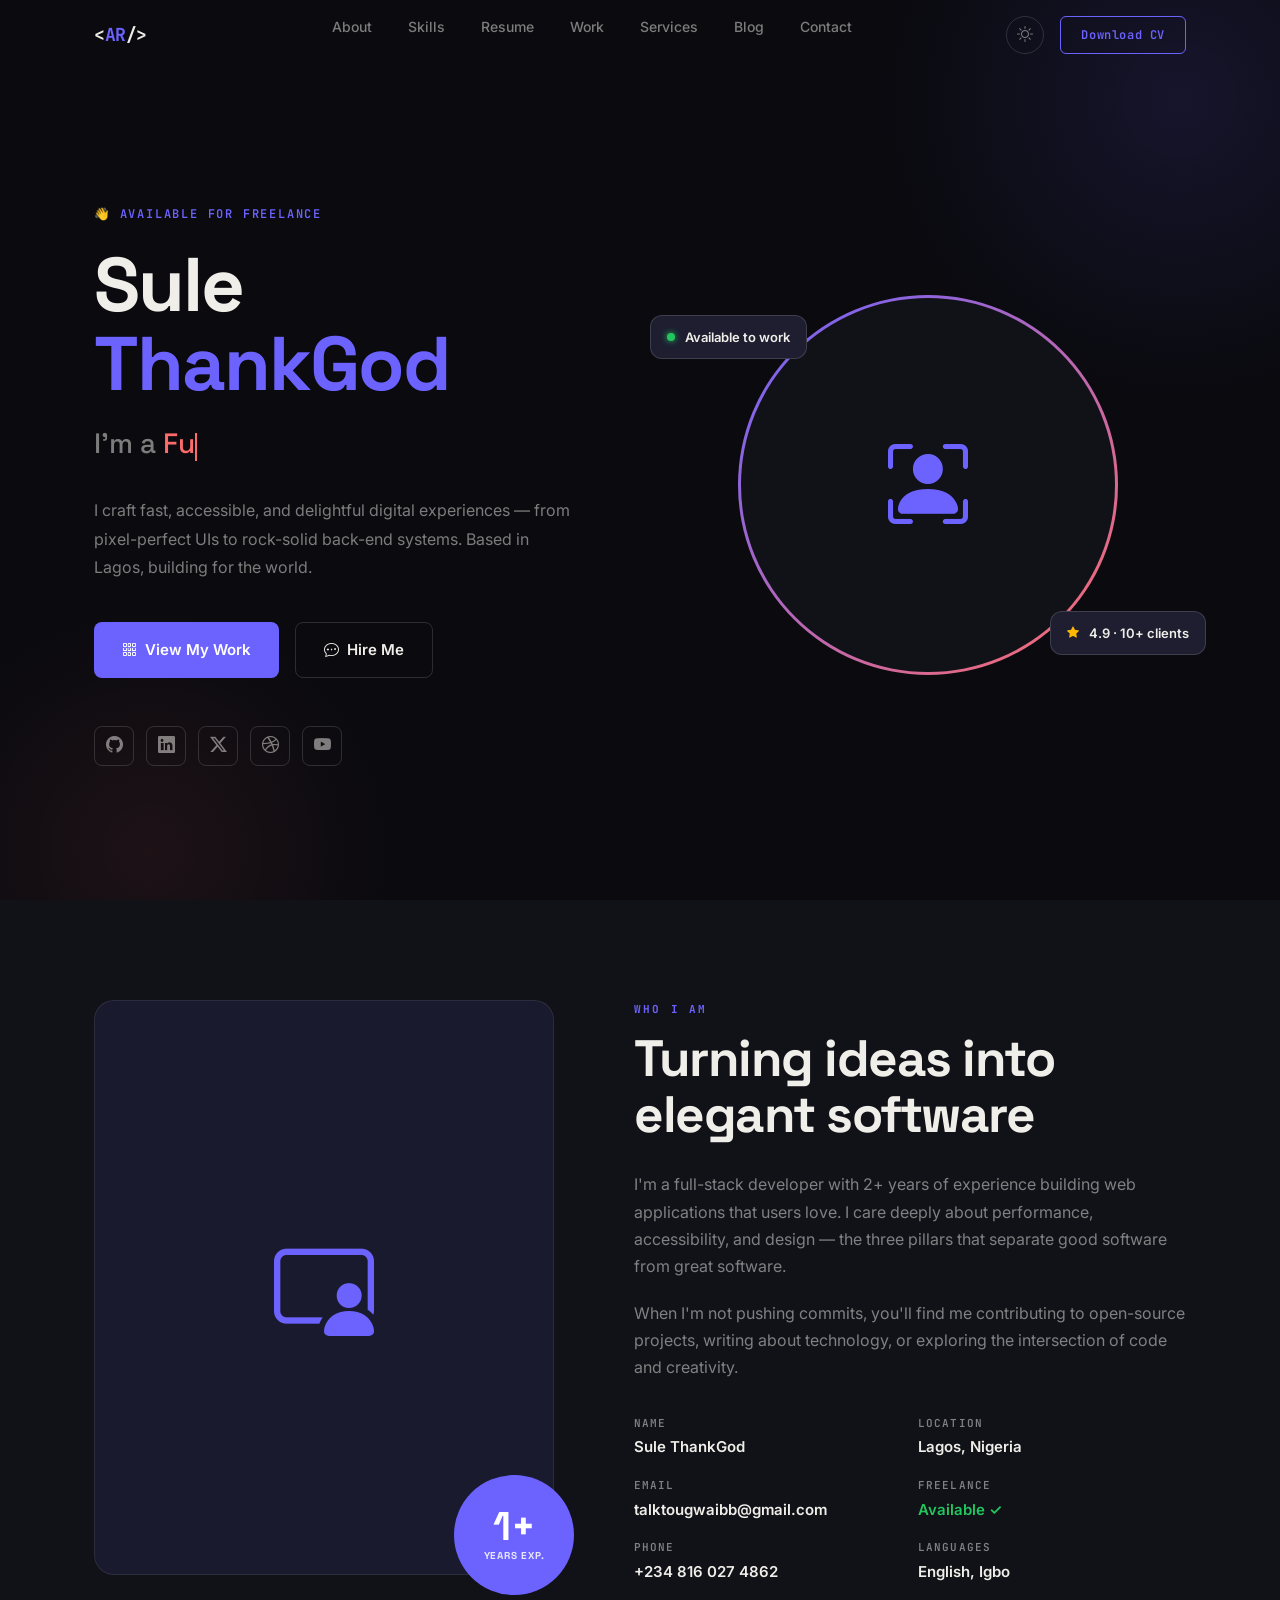
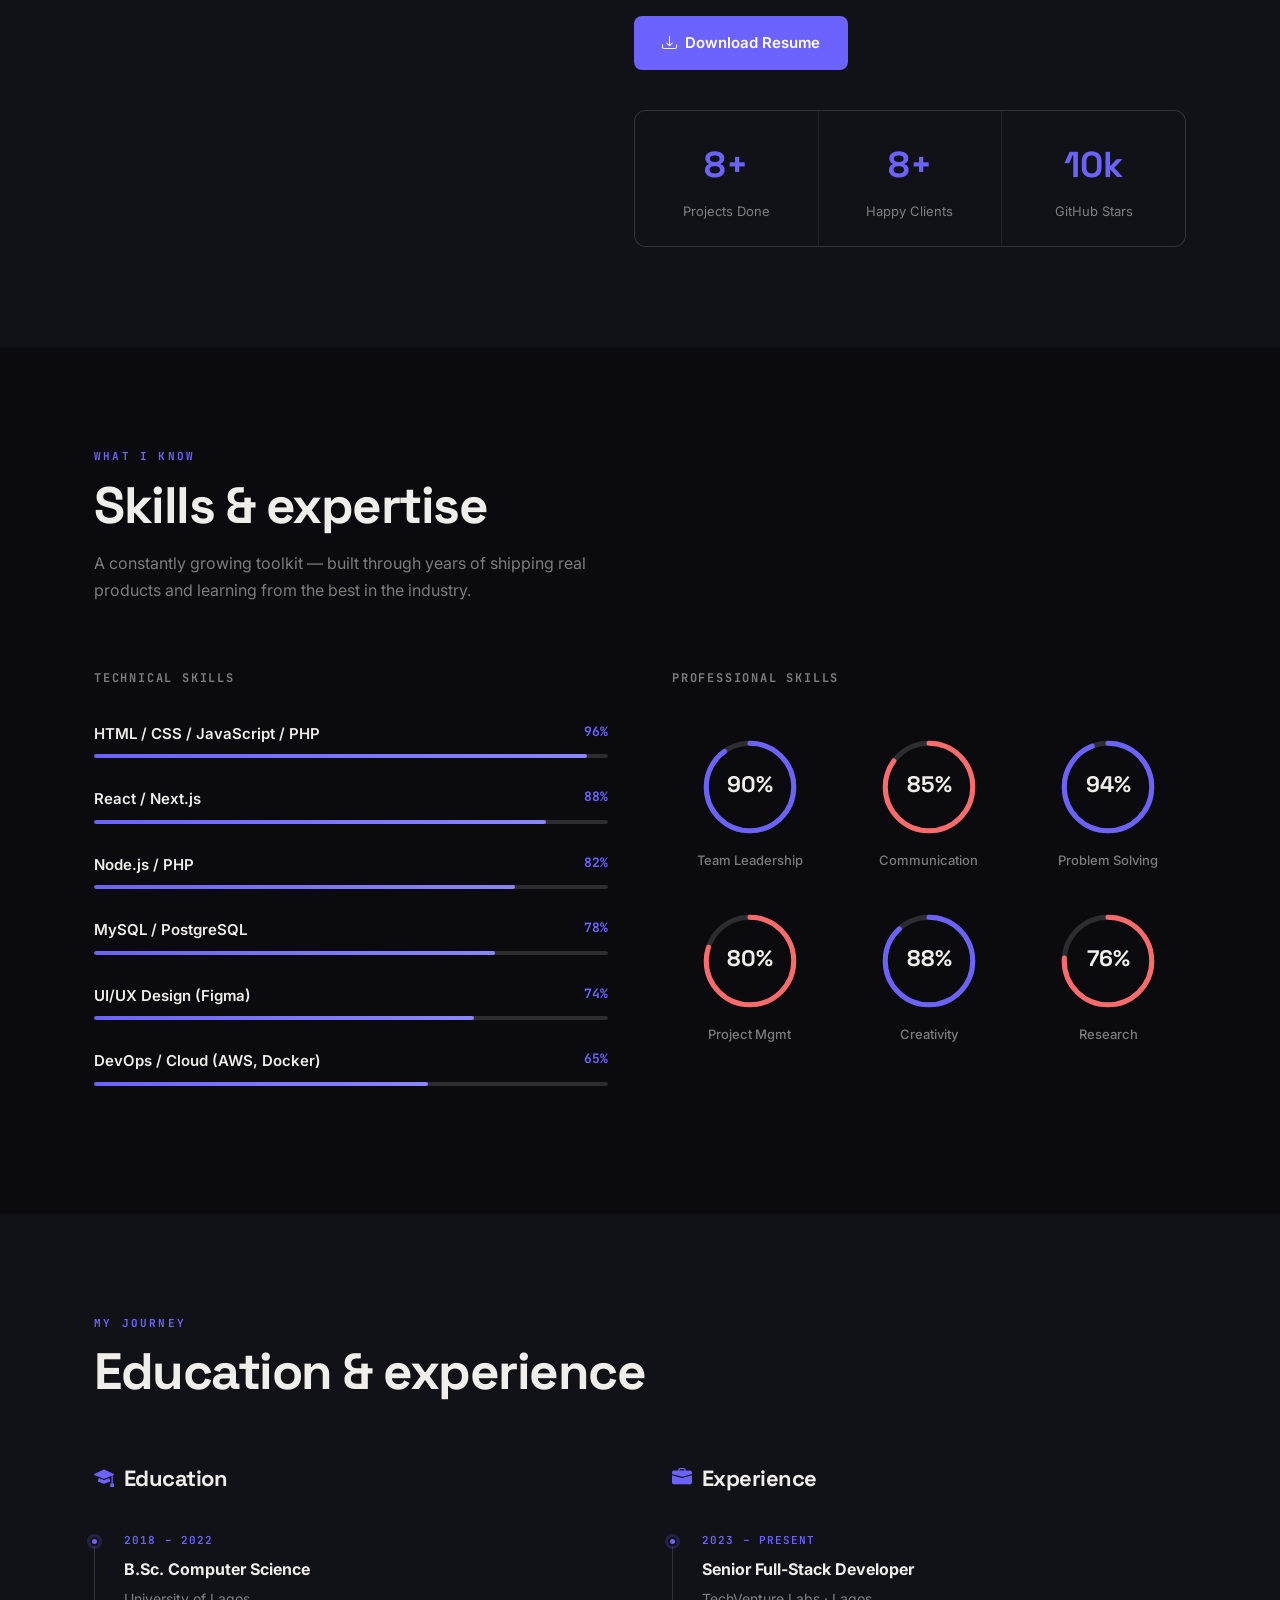
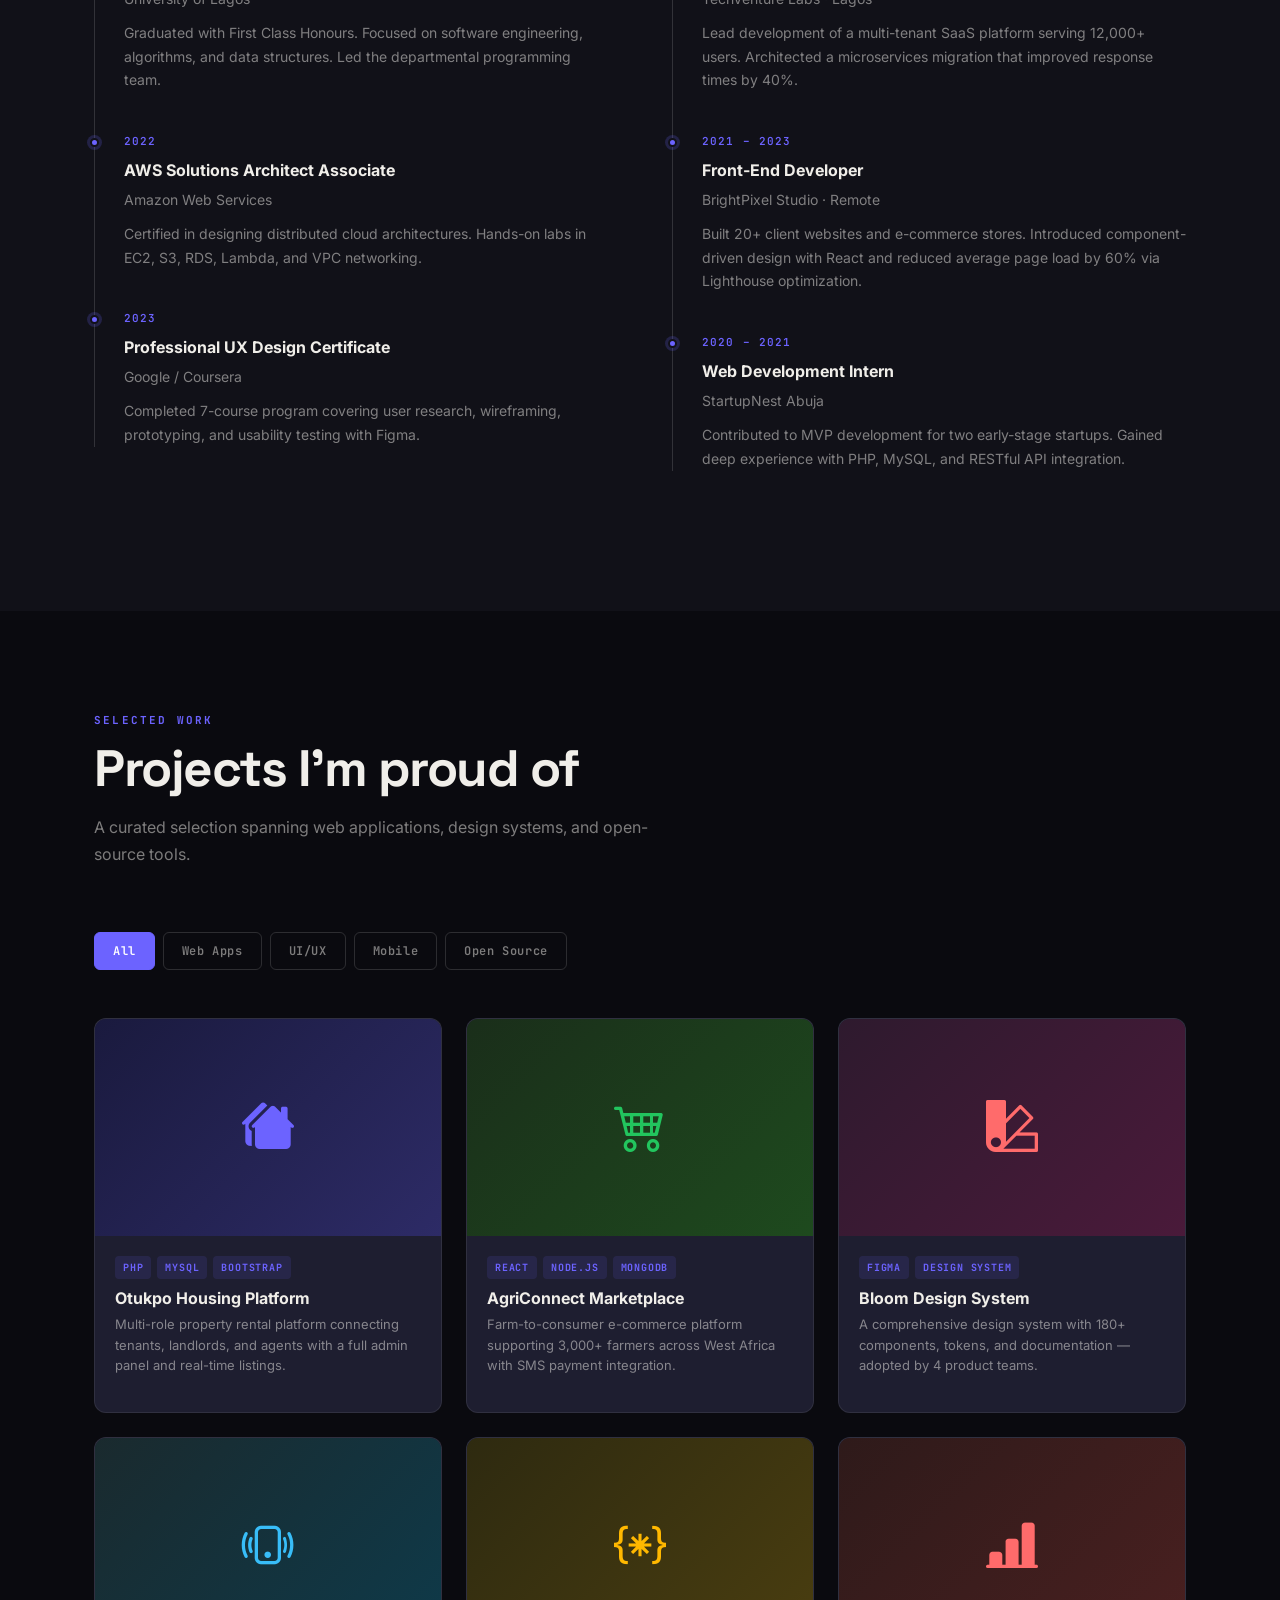
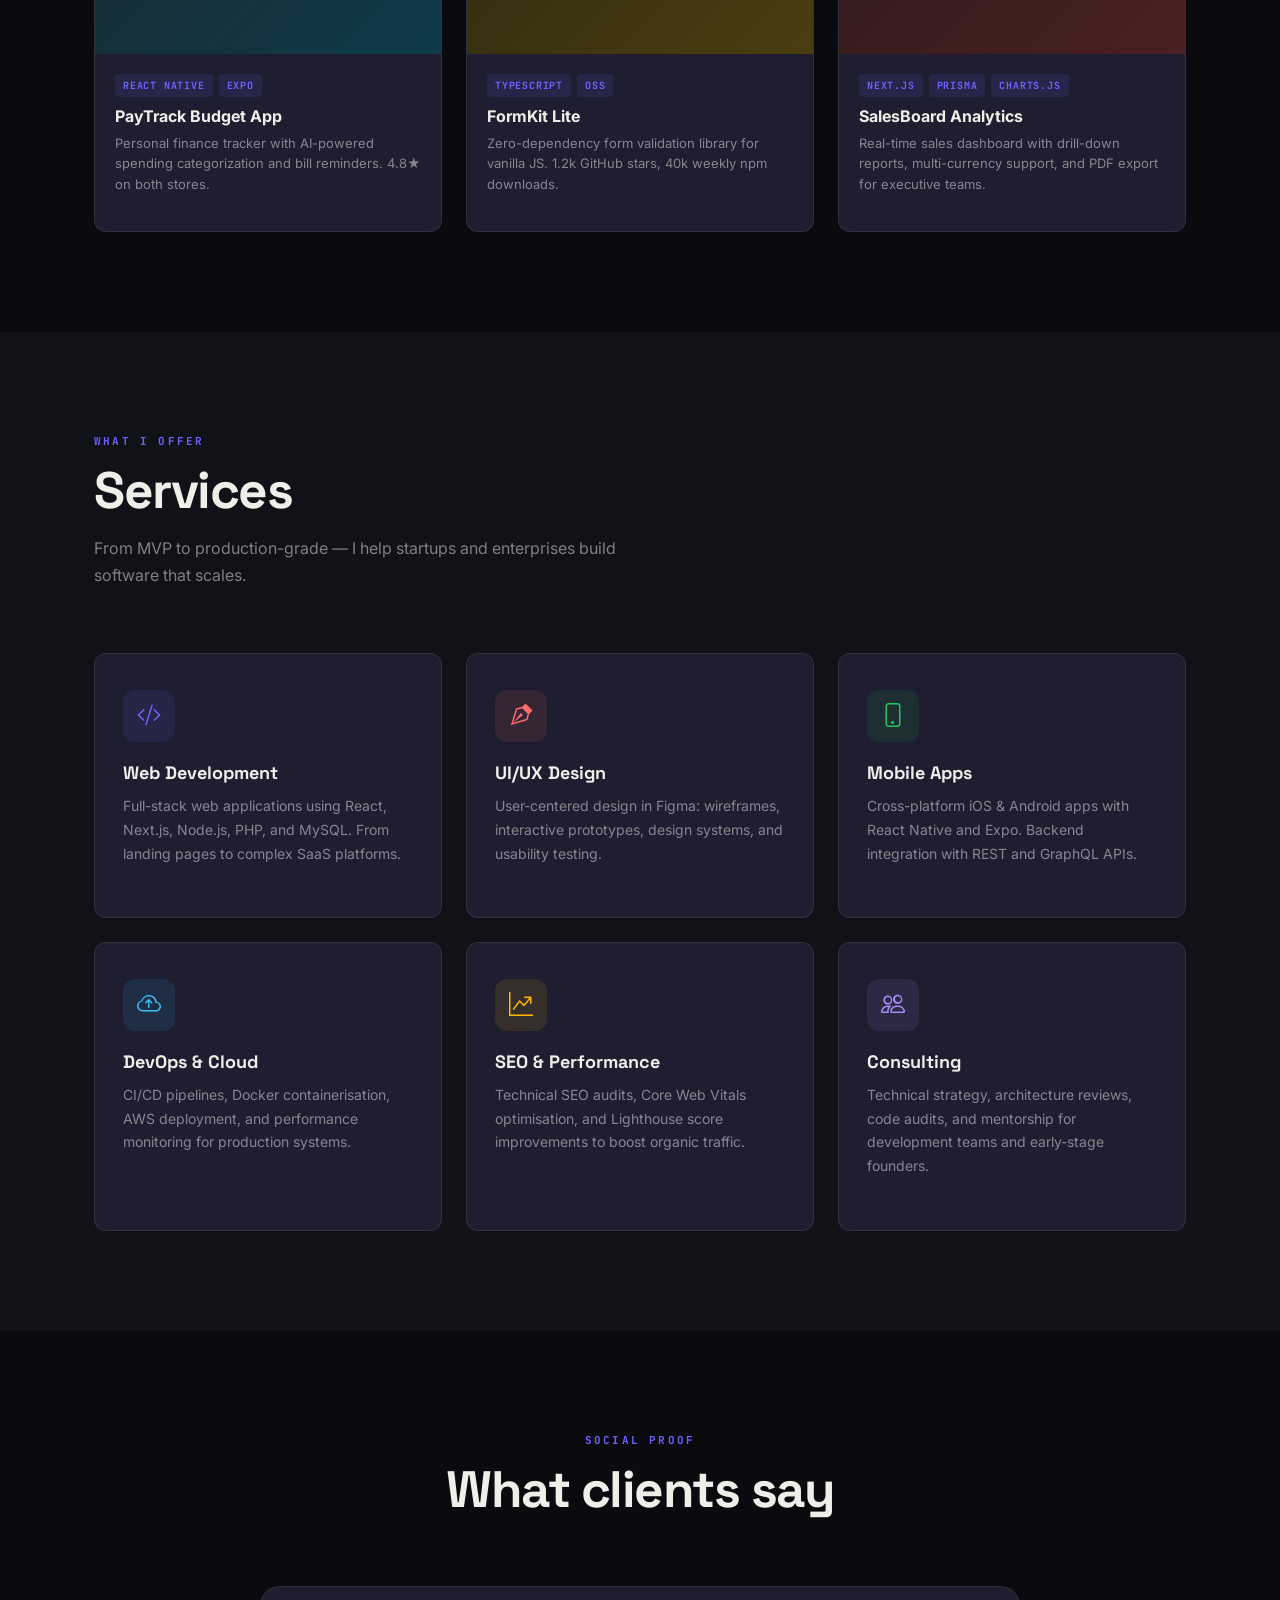
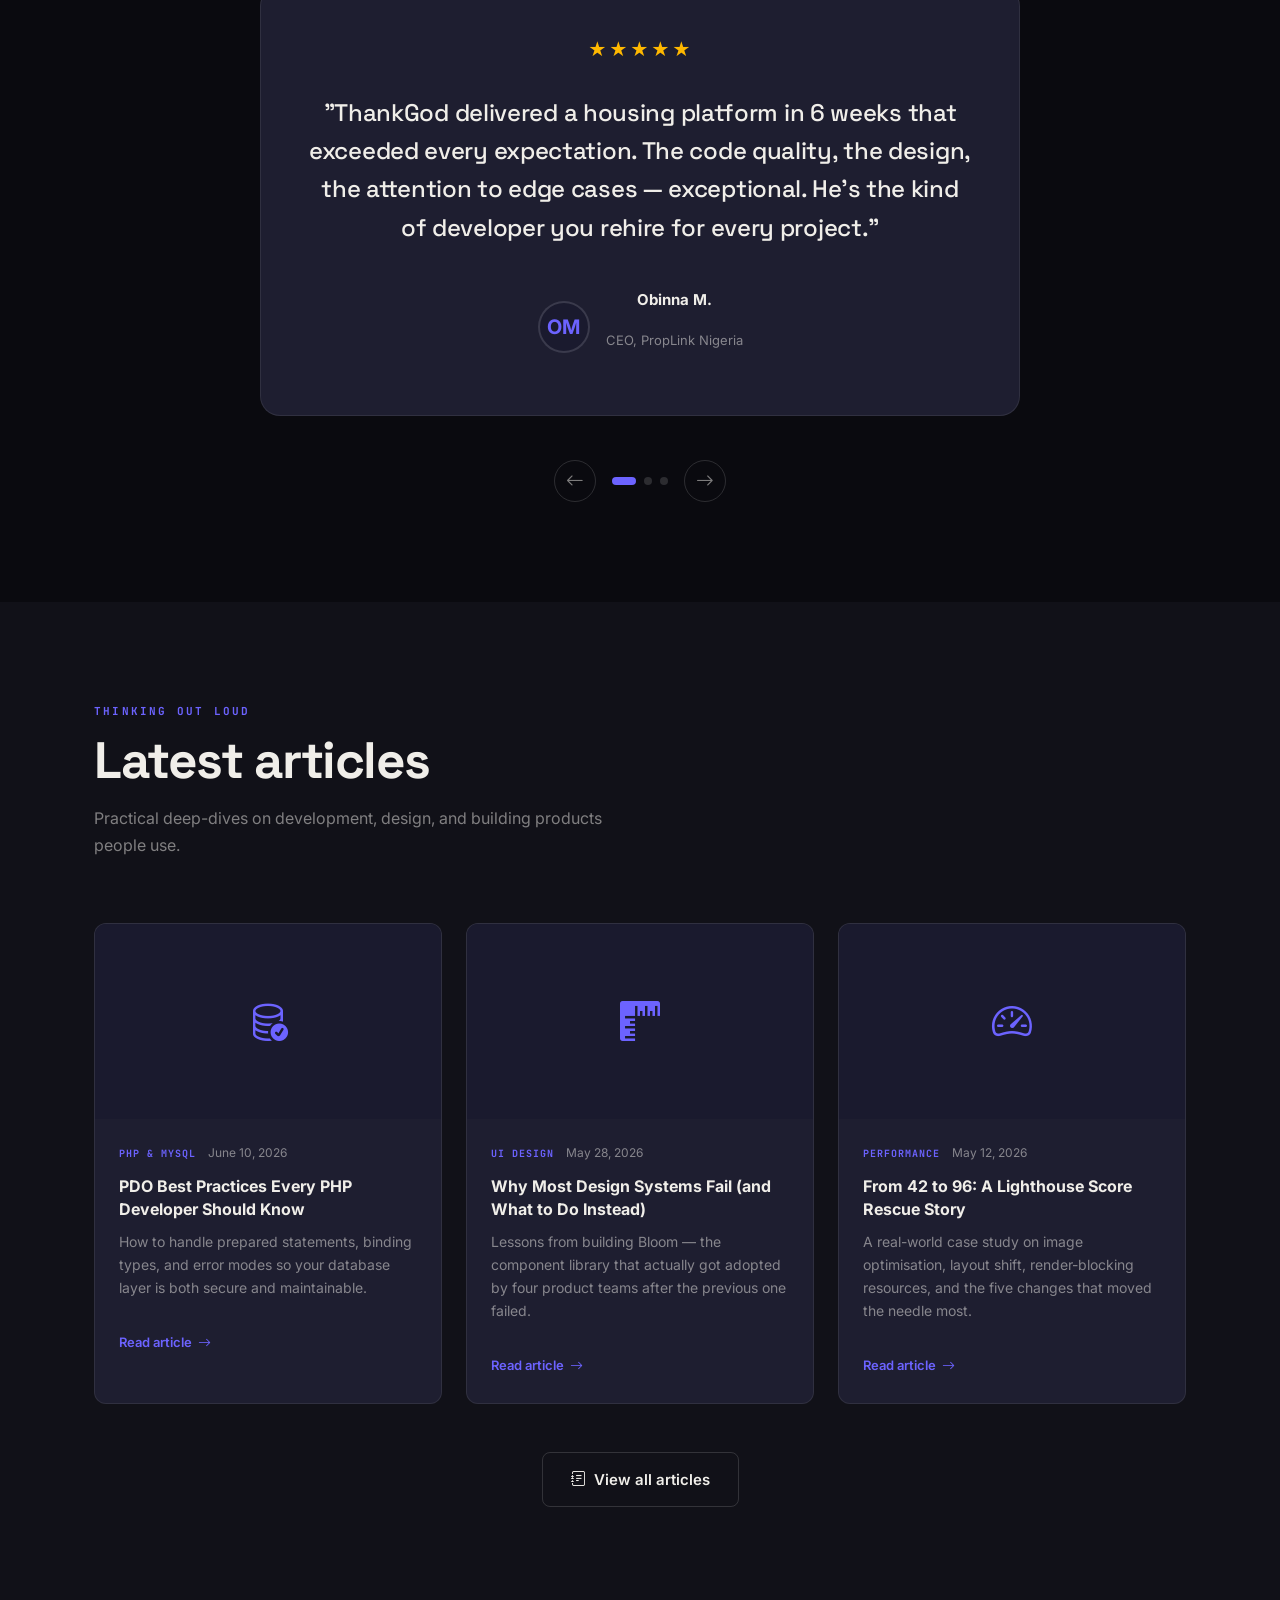
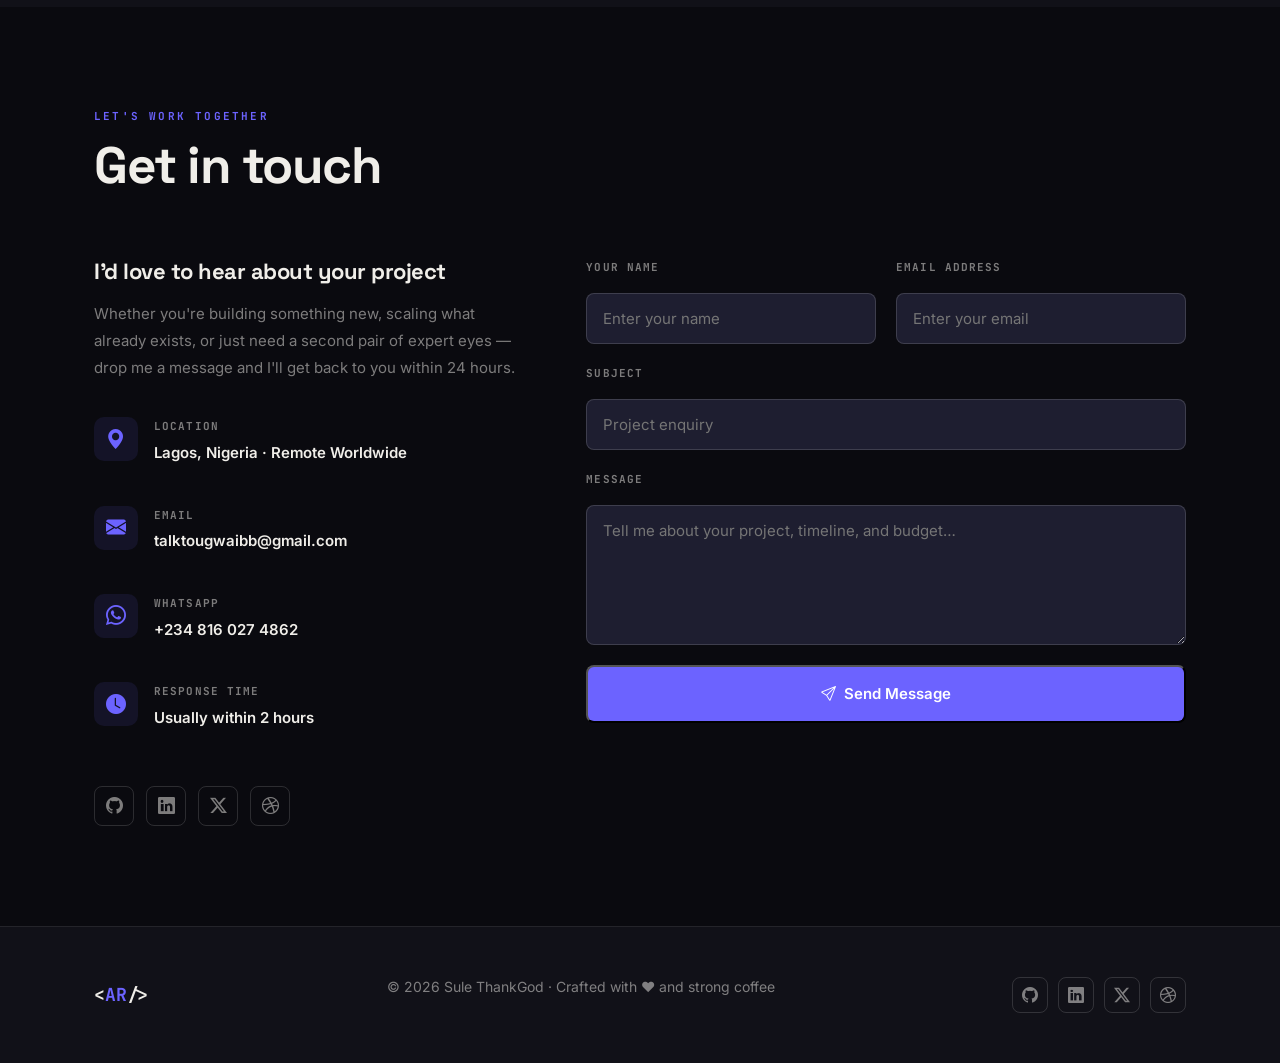
==== commit 0d026909: "second commit" ====
--- a/index.html
+++ b/index.html
@@ -148,7 +148,7 @@
           <h2 class="section-title">Turning ideas into<br>elegant software</h2>
         </div>
         <div class="about-text">
-          <p>I'm a full-stack developer with 5+ years of experience building web applications that users love. I care deeply about performance, accessibility, and design — the three pillars that separate good software from great software.</p>
+          <p>I'm a full-stack developer with 2+ years of experience building web applications that users love. I care deeply about performance, accessibility, and design — the three pillars that separate good software from great software.</p>
           <p>When I'm not pushing commits, you'll find me contributing to open-source projects, writing about technology, or exploring the intersection of code and creativity.</p>
 
           <div class="about-info-grid">
@@ -185,11 +185,11 @@
 
         <div class="about-stats">
           <div class="about-stat">
-            <div class="num" data-count="80" data-suffix="+">0+</div>
+            <div class="num" data-count="10" data-suffix="+">0+</div>
             <div class="label">Projects Done</div>
           </div>
           <div class="about-stat">
-            <div class="num" data-count="60" data-suffix="+">0+</div>
+            <div class="num" data-count="10" data-suffix="+">0+</div>
             <div class="label">Happy Clients</div>
           </div>
           <div class="about-stat">
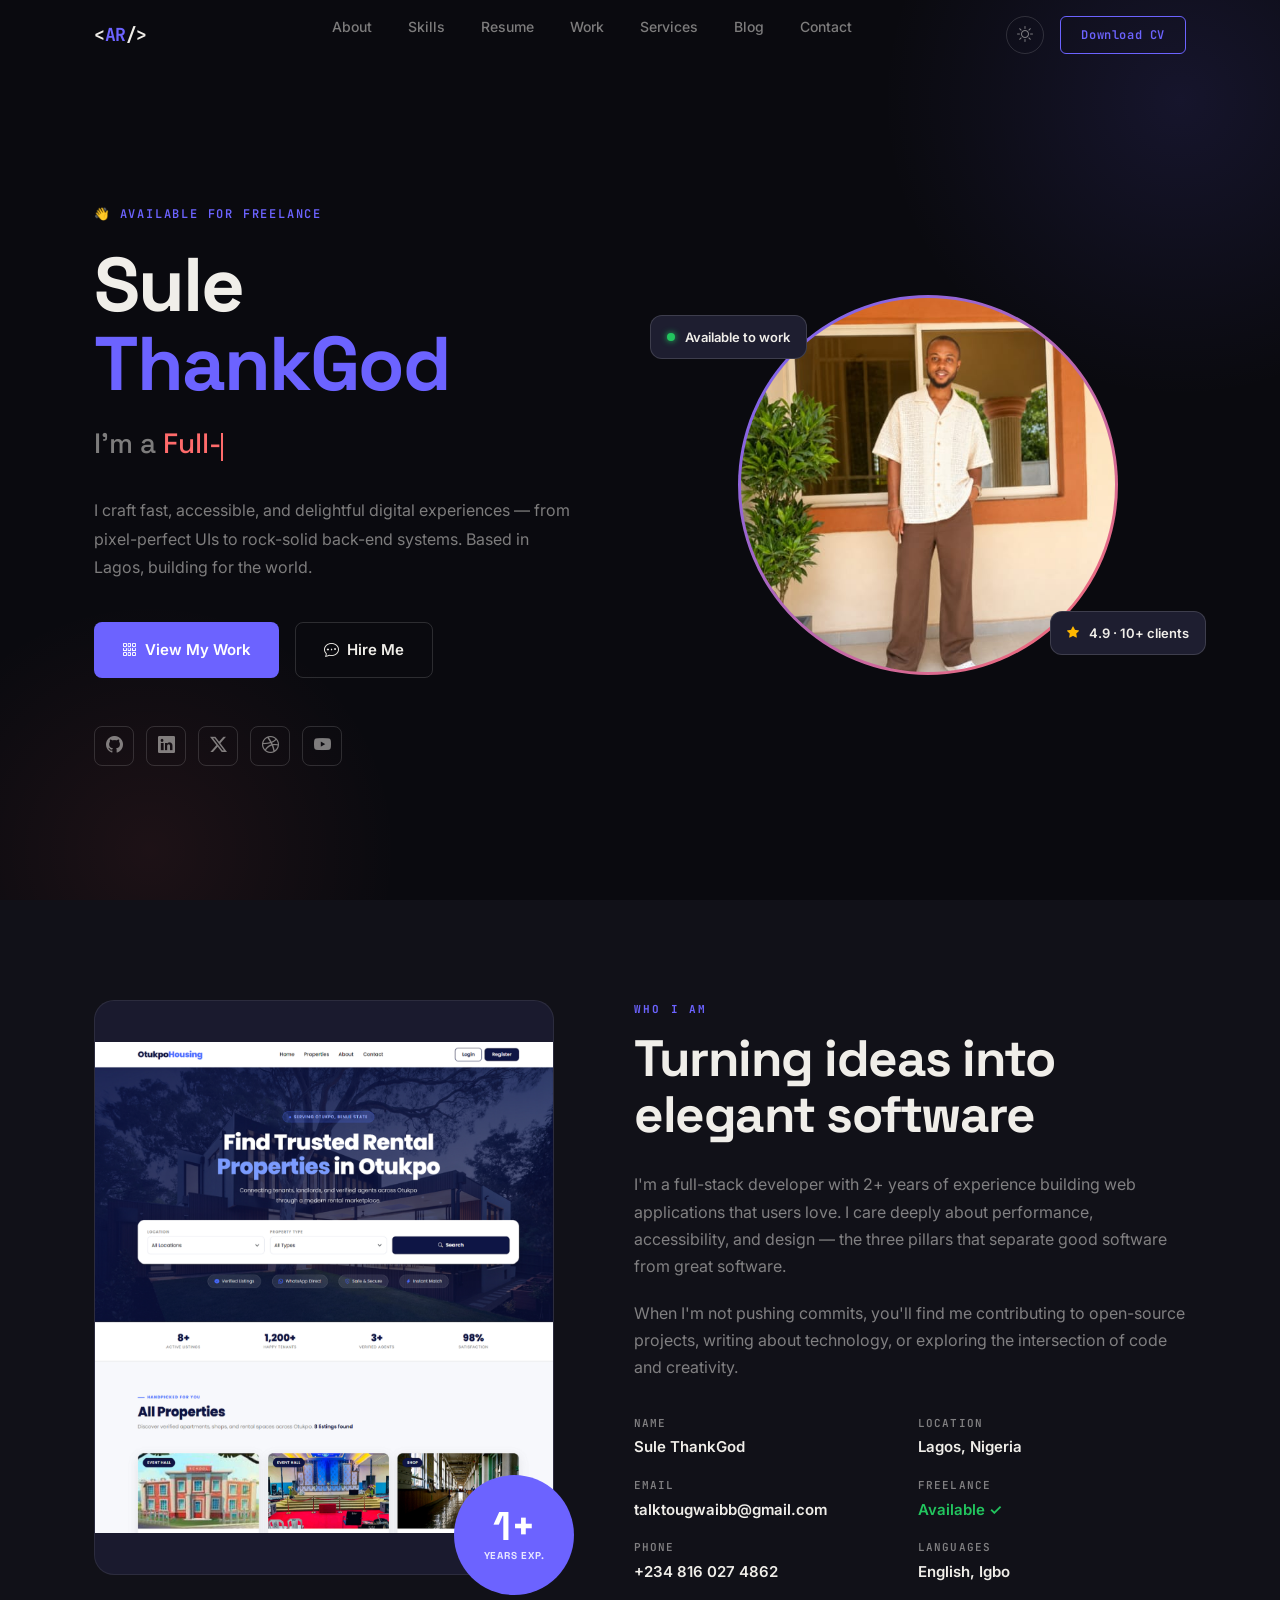
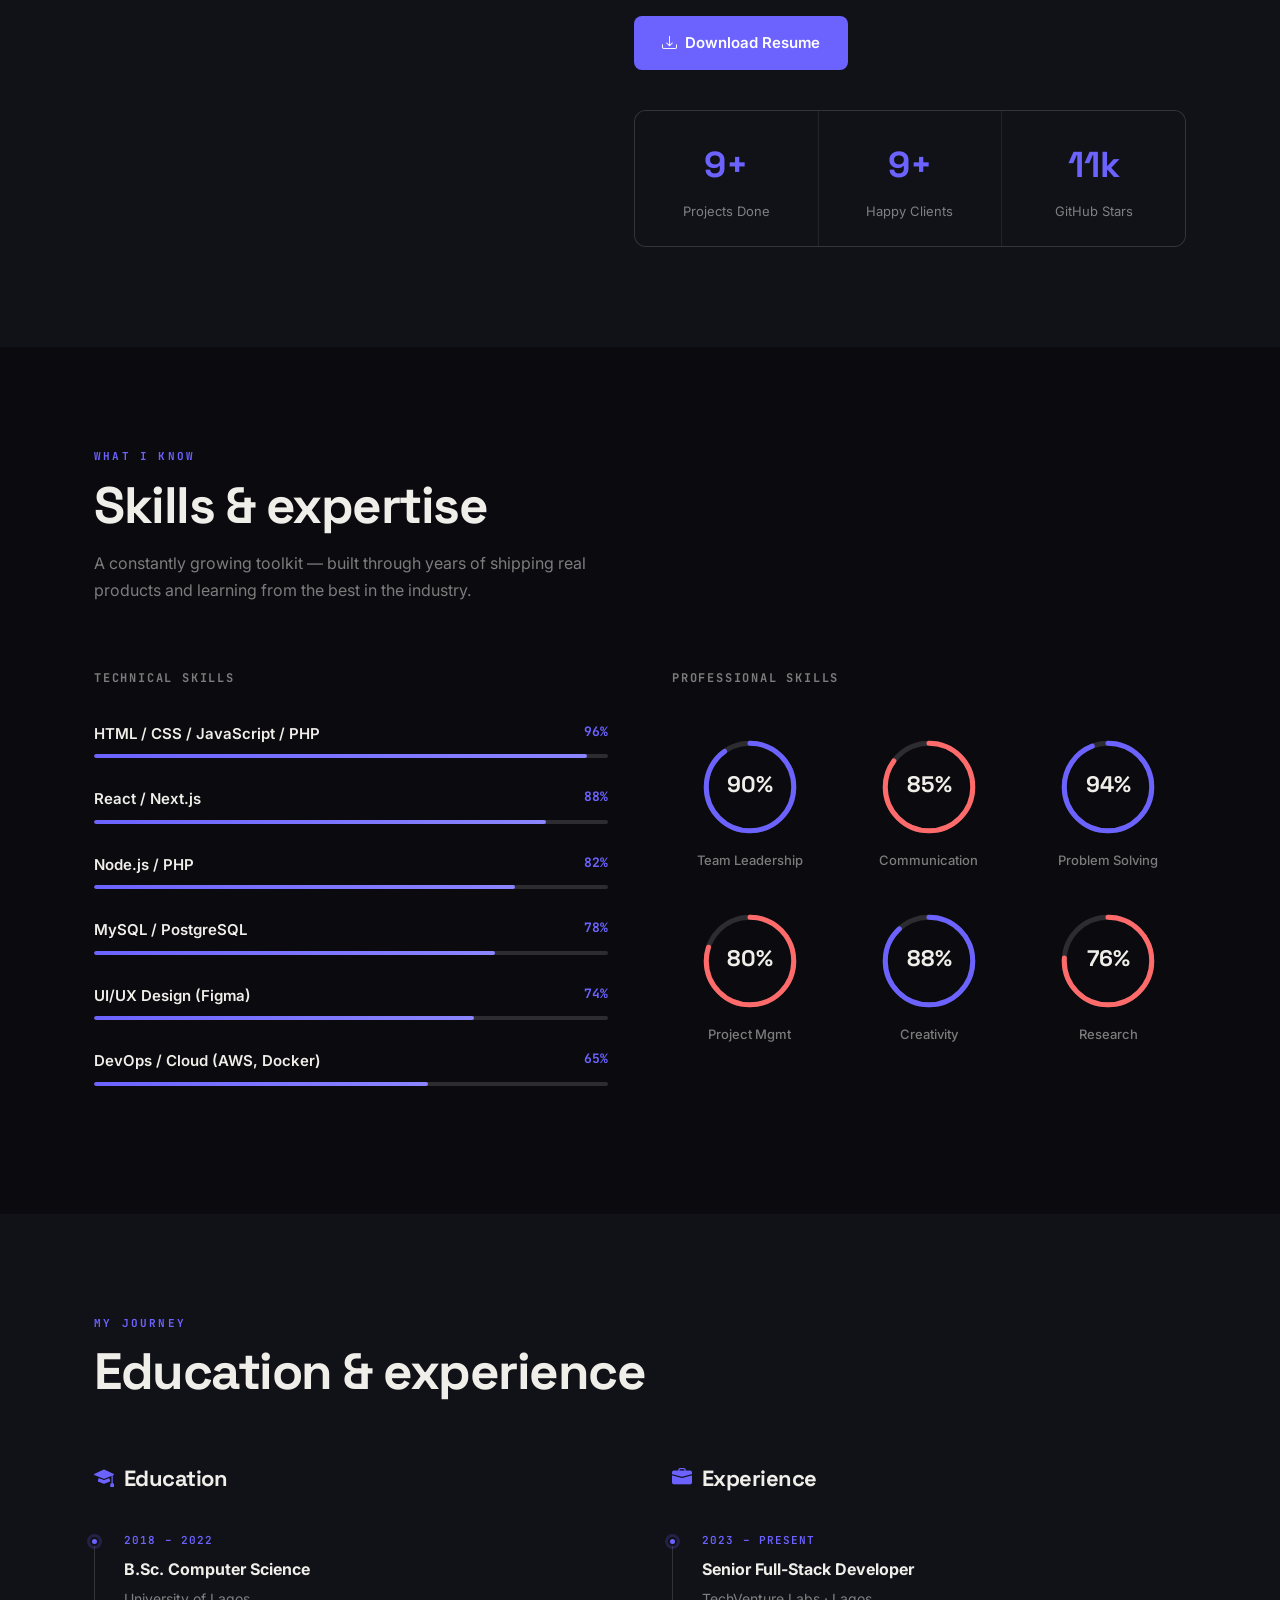
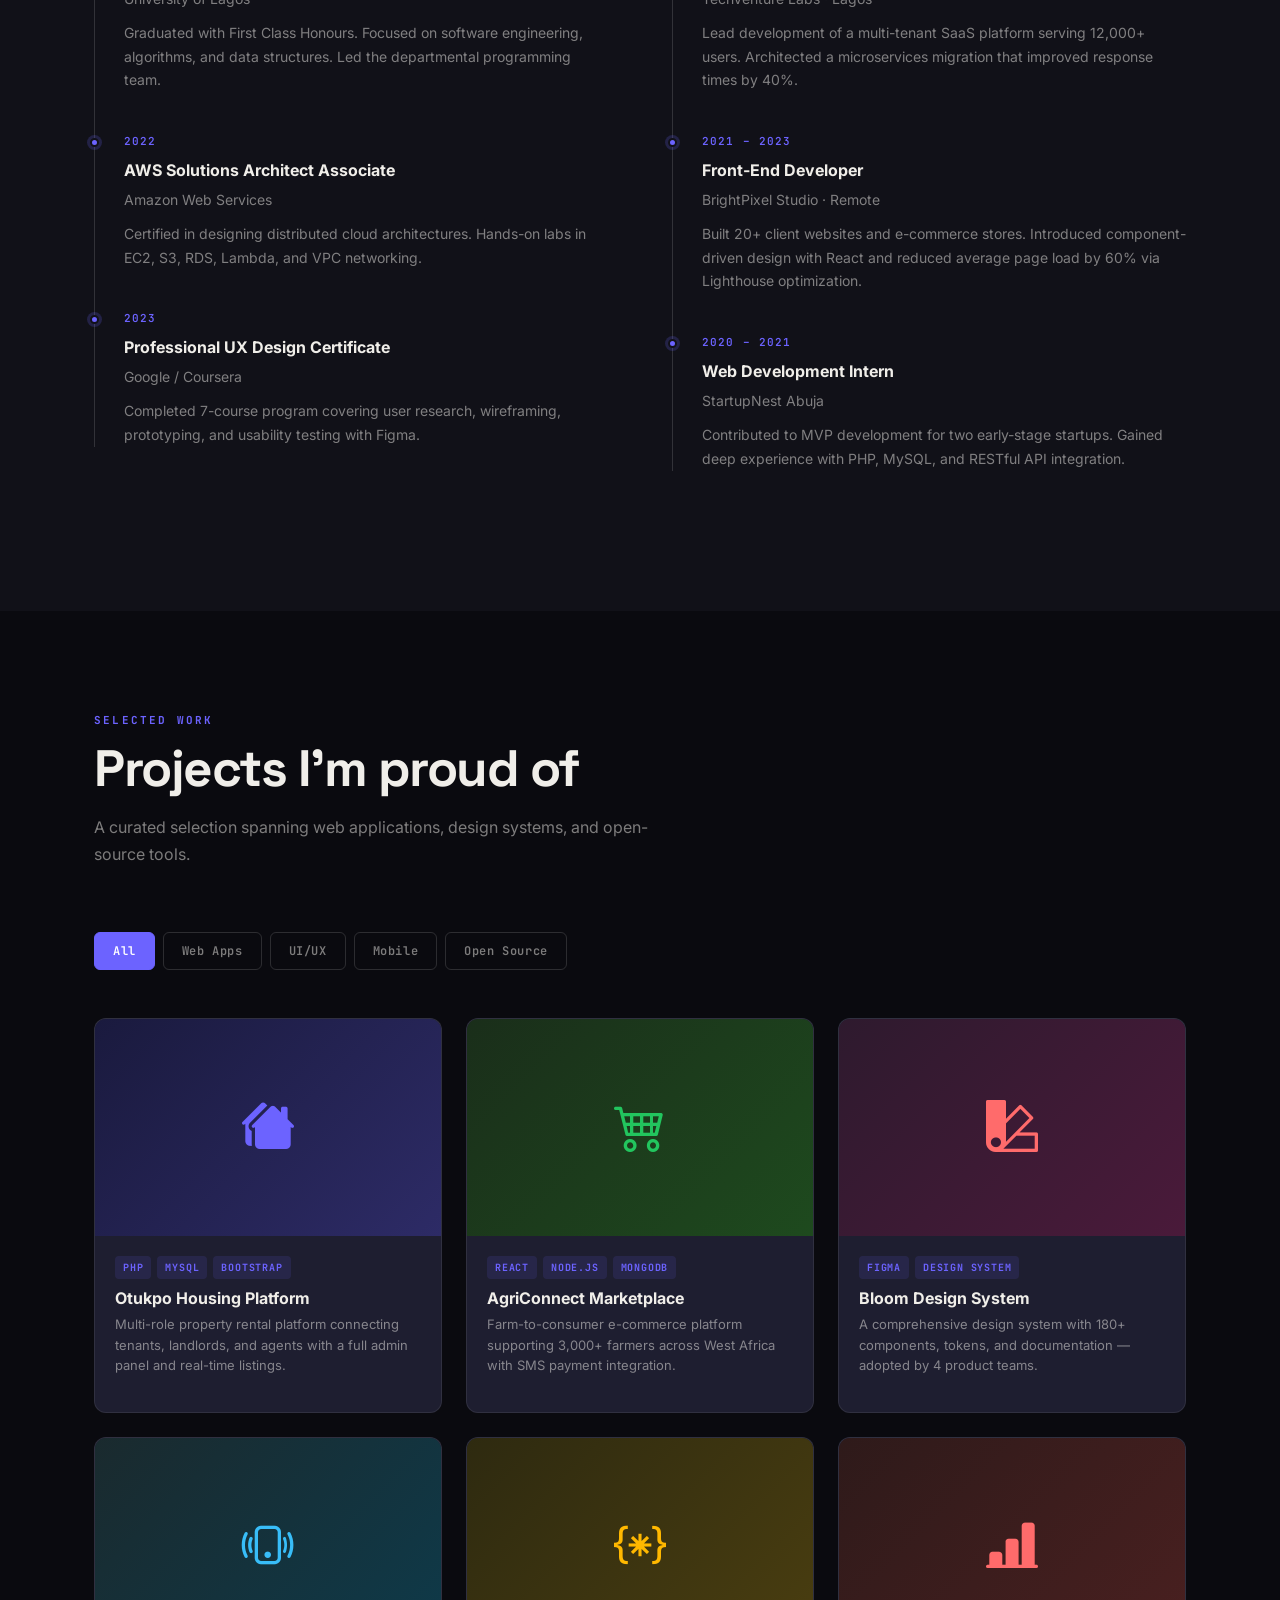
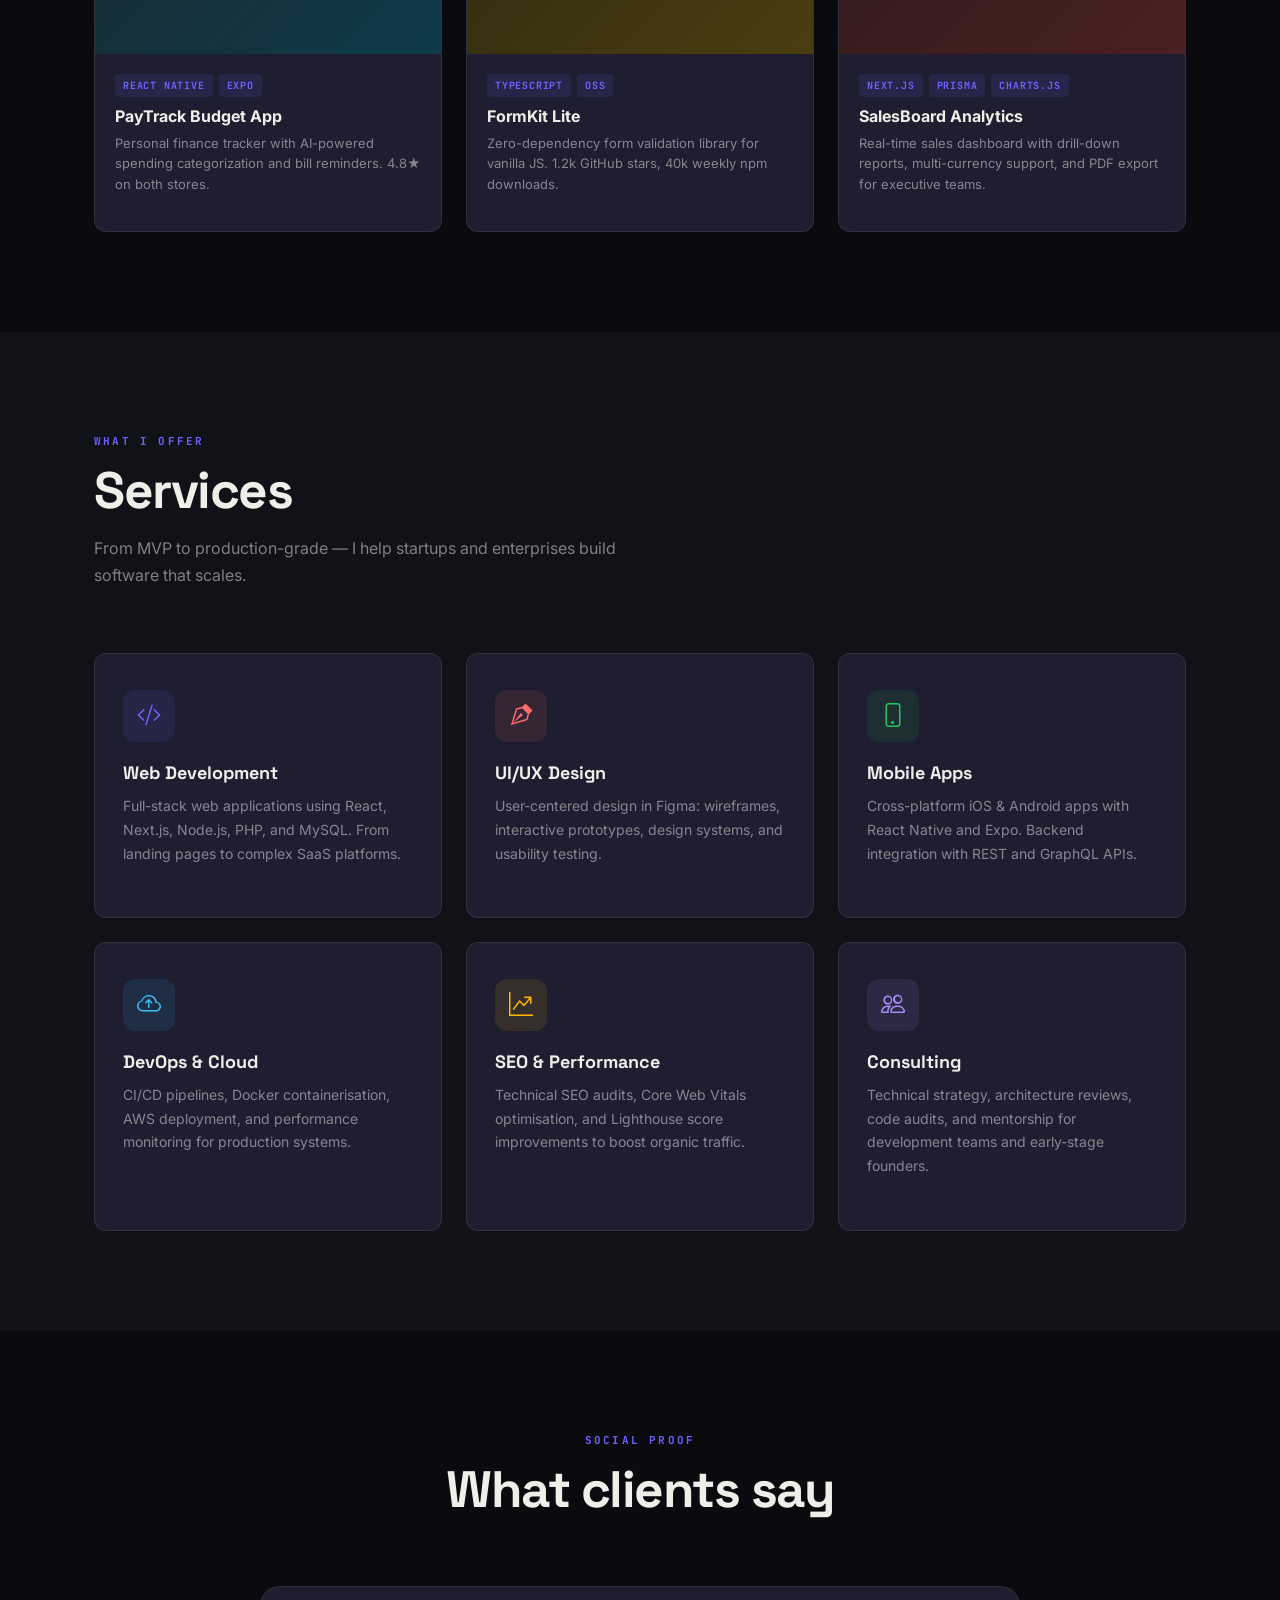
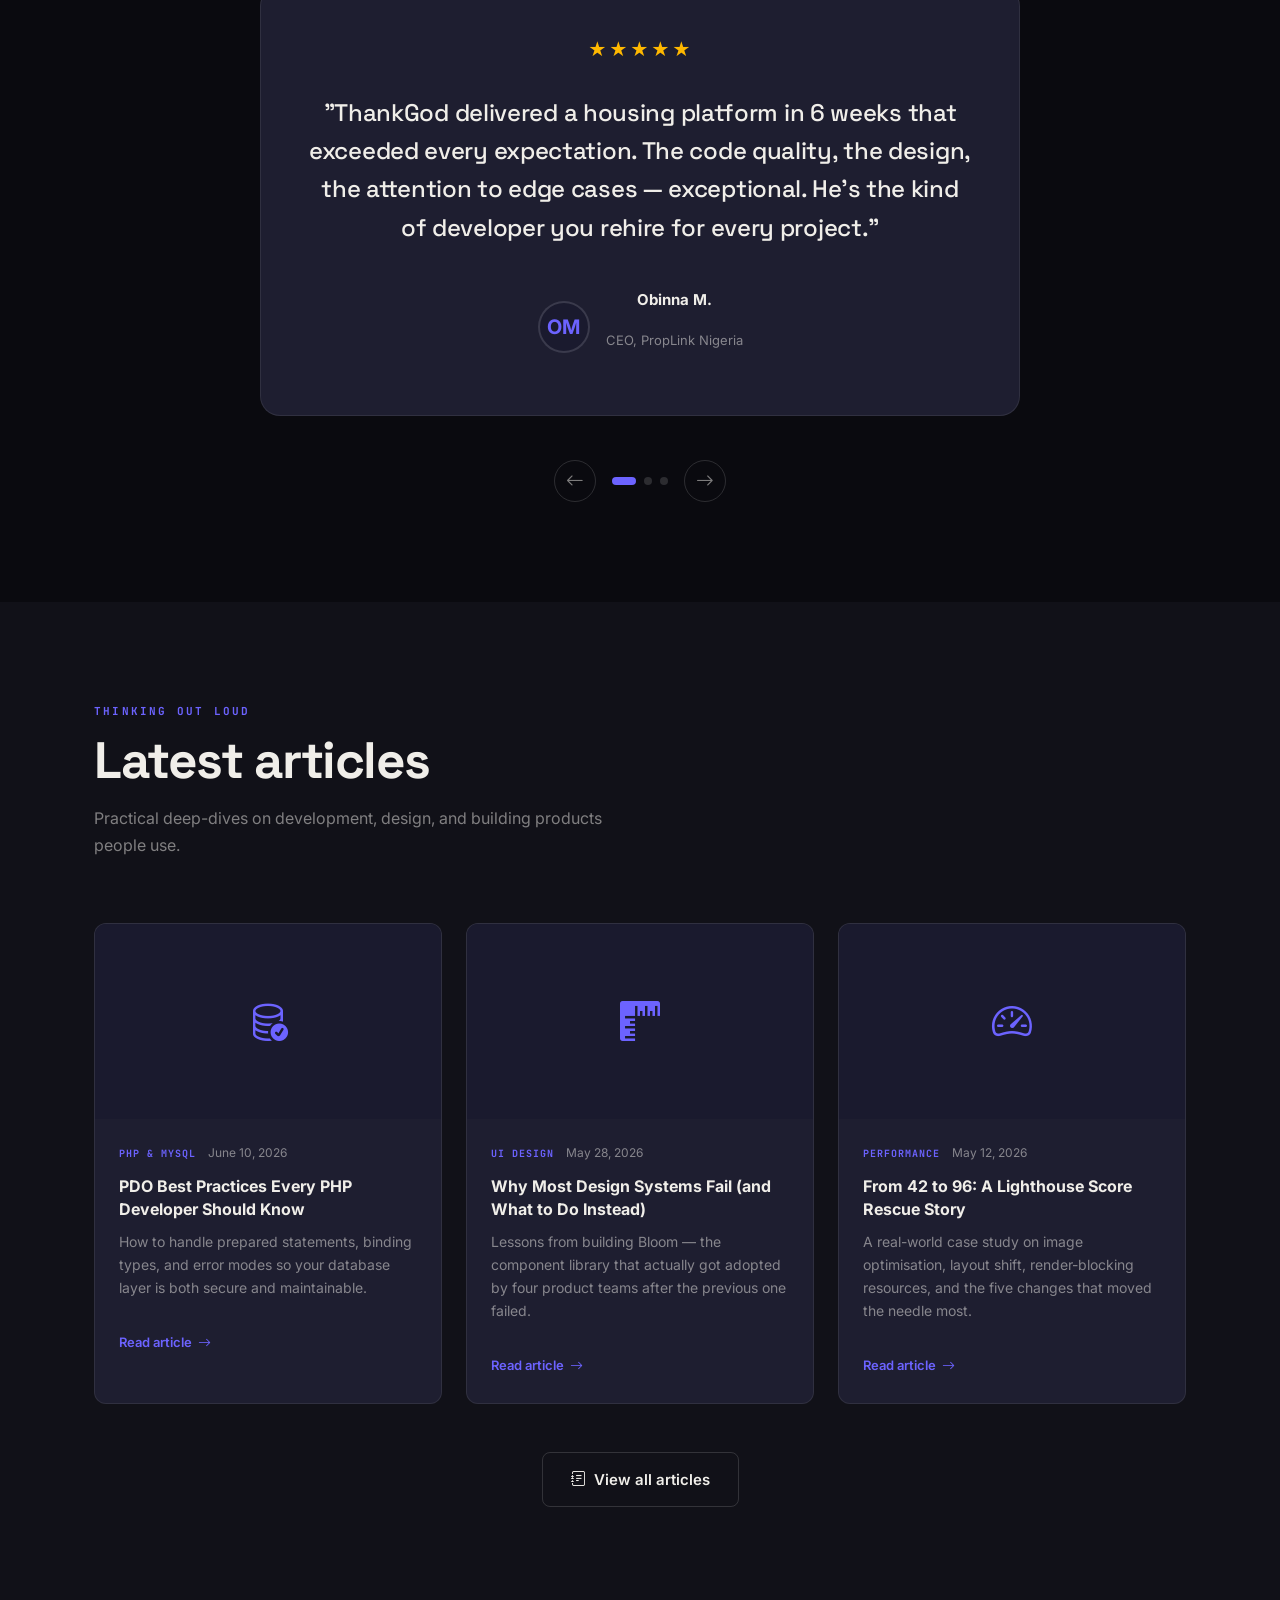
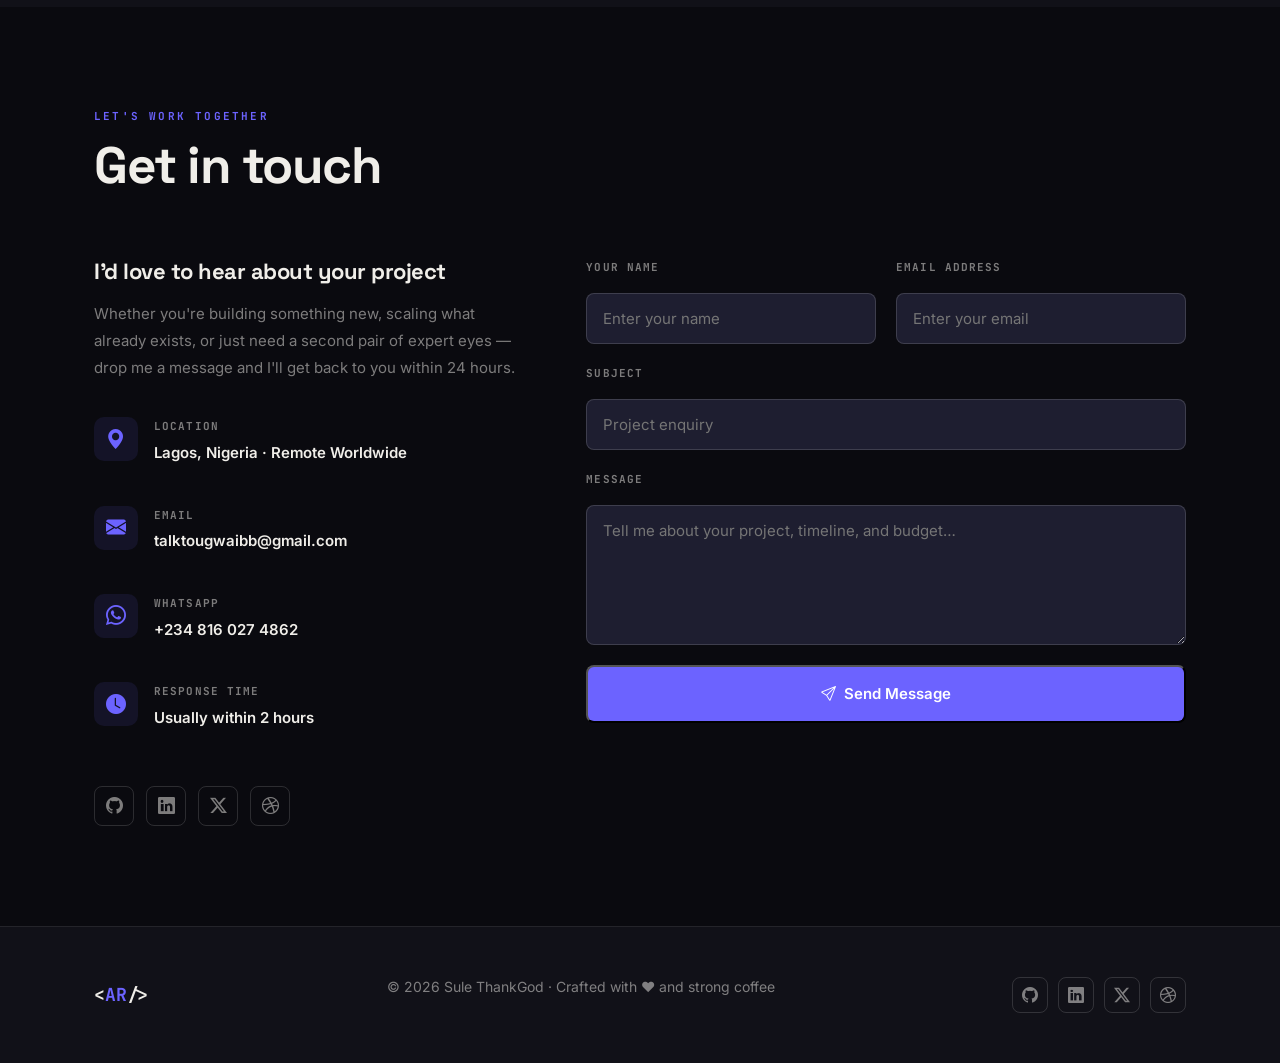
==== commit a19f4abc: "added images" ====
--- a/index.html
+++ b/index.html
@@ -104,8 +104,8 @@
       <div class="hero-img-wrap" data-aos="fade-left" data-aos-delay="200">
         <div class="hero-img-ring">
           <div class="hero-img-inner">
-            <!-- Replace with: <img src="assets/images/profile/photo.jpg" alt="Alex Rivera"> -->
-            <i class="bi bi-person-bounding-box"></i>
+            <img src="assets/images/profile/photo1.jpeg" alt="Sule ThankGod" class="hero-img" />
+            <!-- <i class="bi bi-person-bounding-box"></i> -->
           </div>
         </div>
         <div class="hero-badge badge-tl">
@@ -132,7 +132,8 @@
       <div data-aos="fade-right">
         <div class="about-img-wrap">
           <div class="about-img">
-            <i class="bi bi-person-video3"></i>
+            <img src="assets/images/postfolio/screencapture-otukpohousing-ng-index-php-2026-06-19-15_28_13.png" alt="screenshot of a housing platform" />
+            <!-- <i class="bi bi-person-video3"></i> -->
           </div>
           <div class="about-exp-badge">
             <span class="num"><span data-count="2" data-suffix="+">0+</span></span>
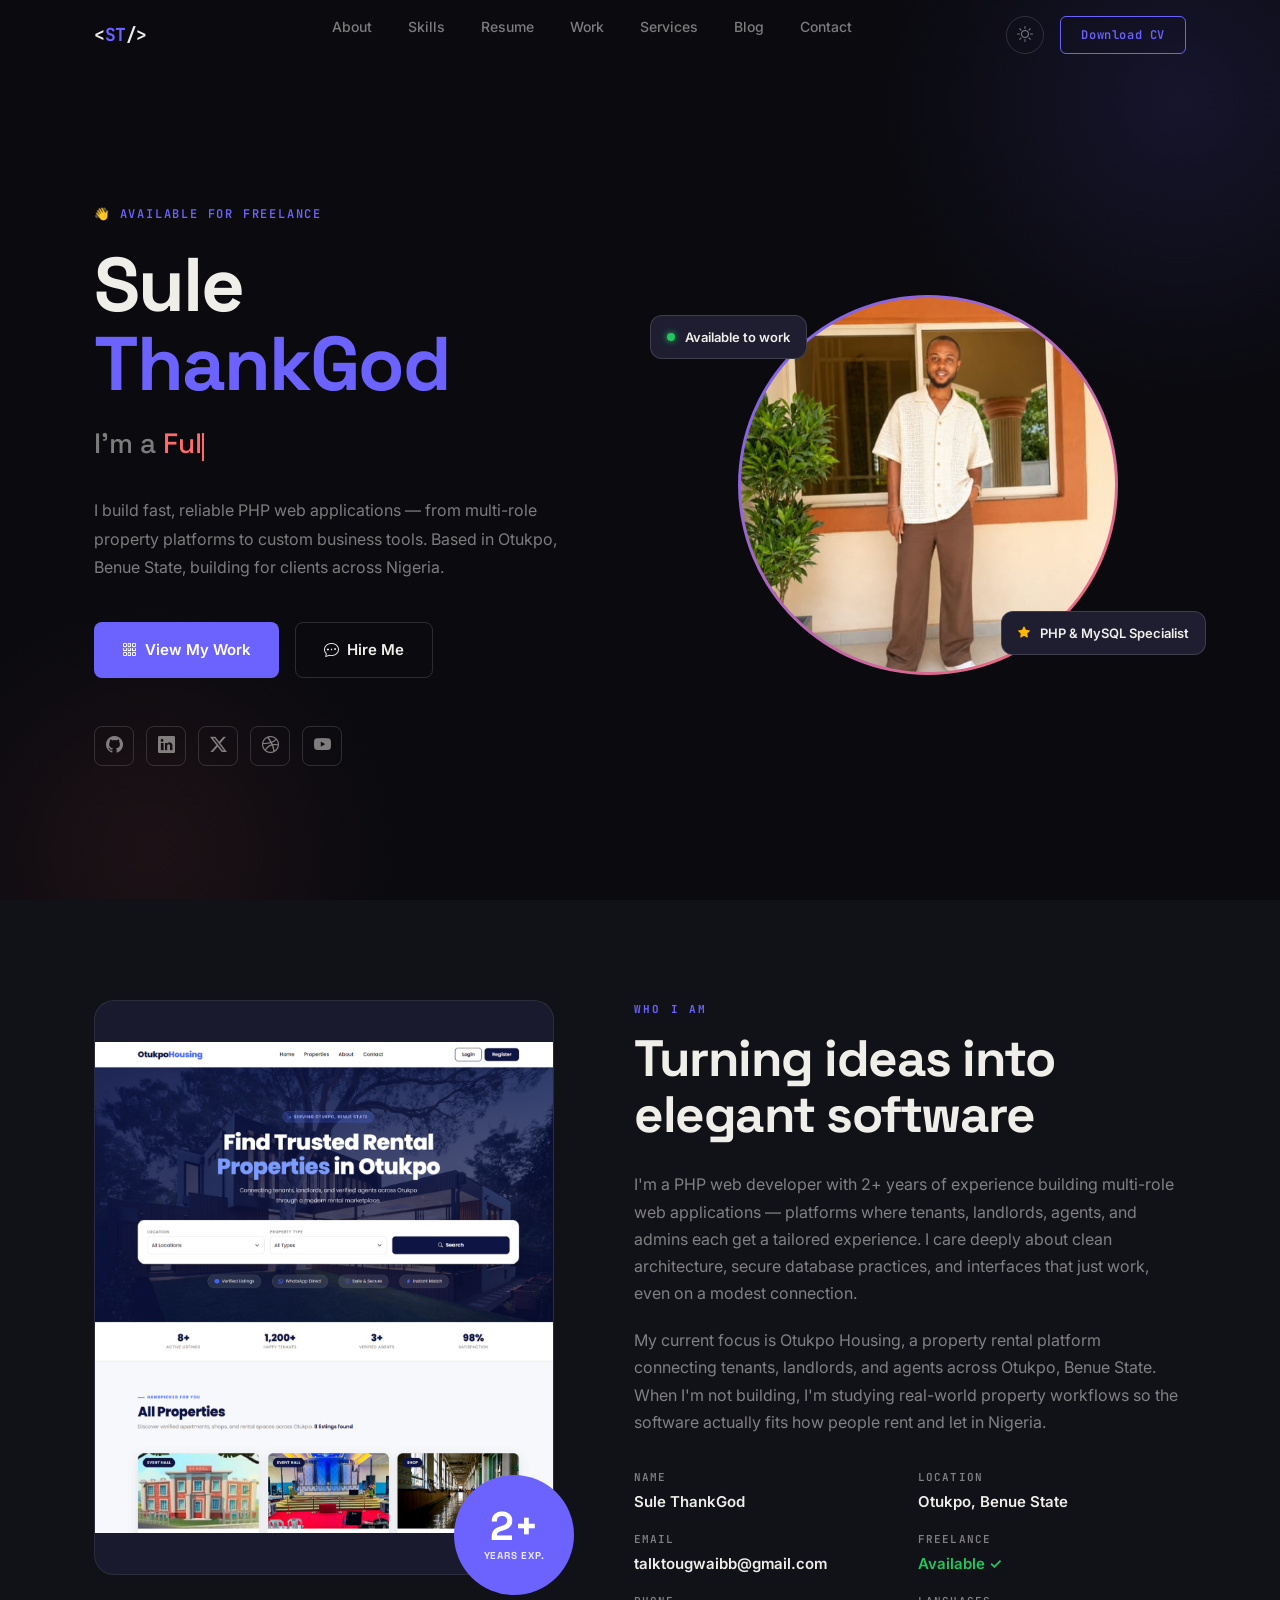
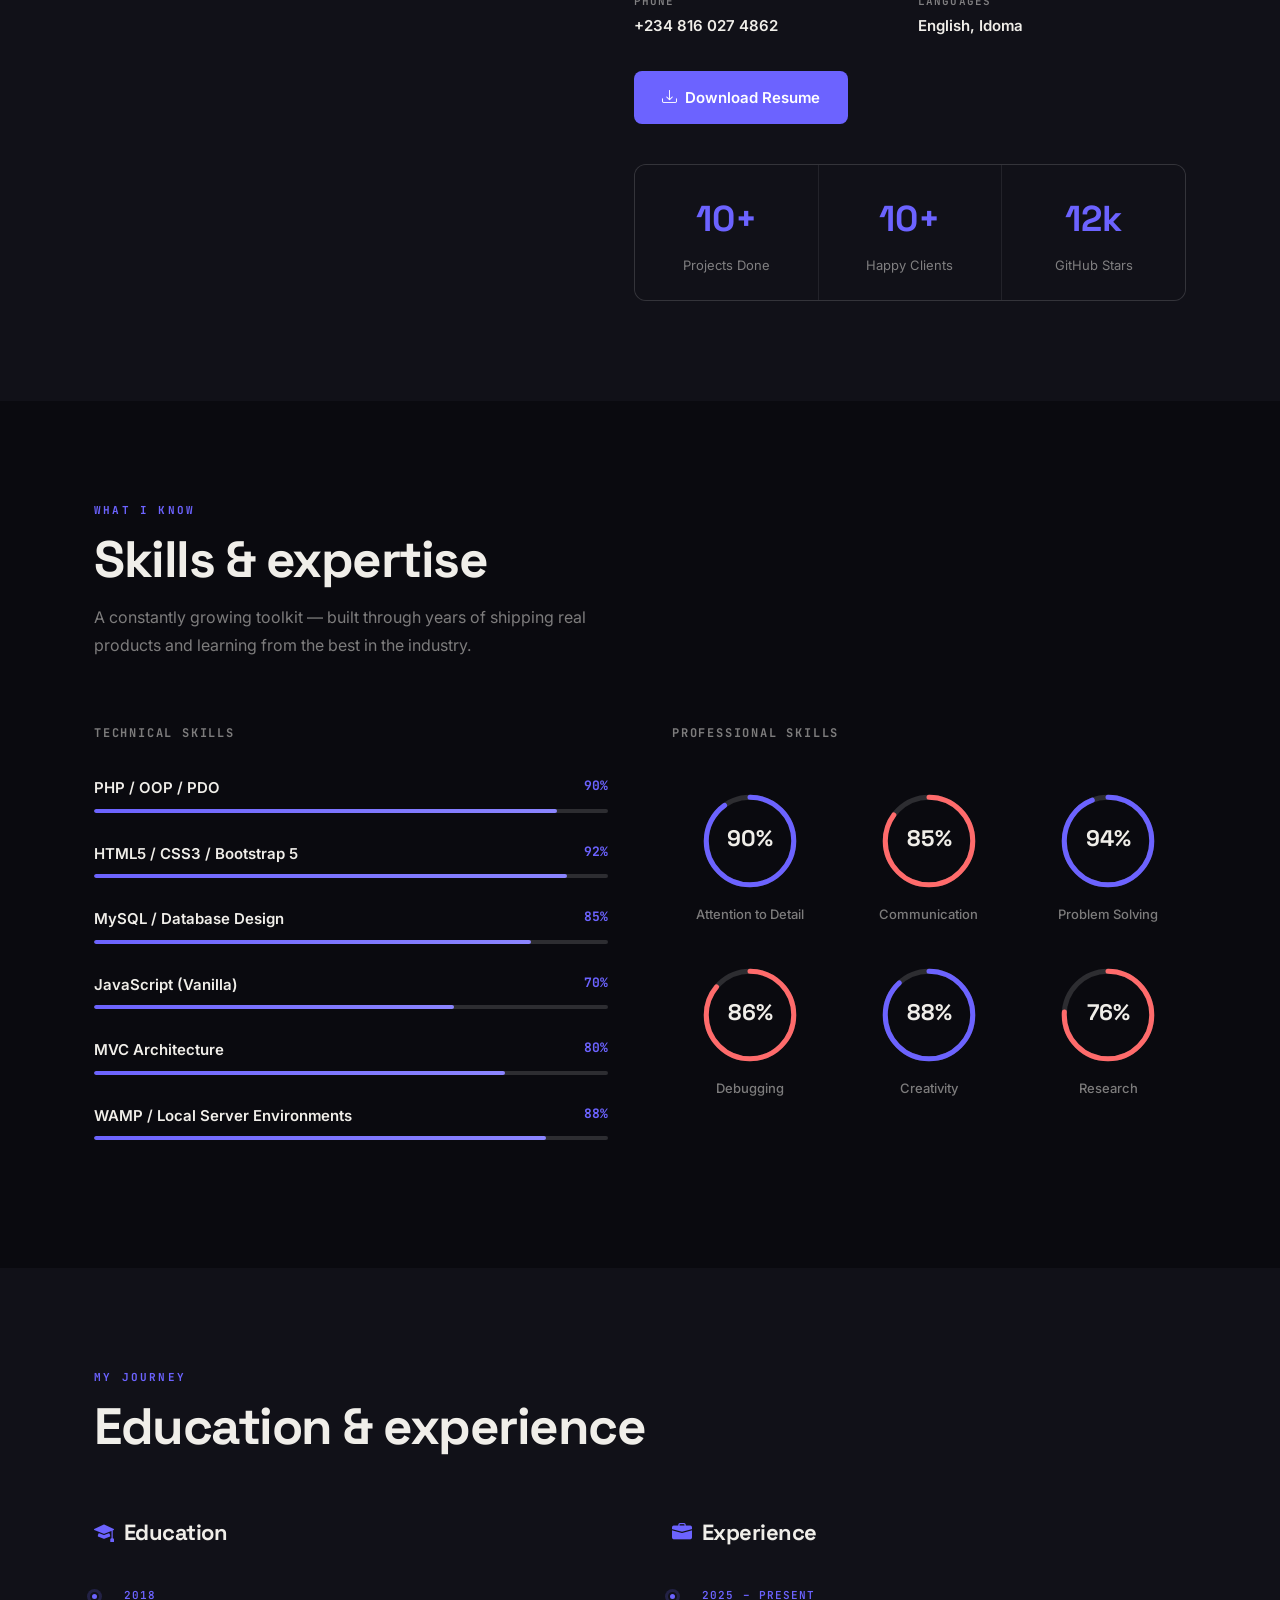
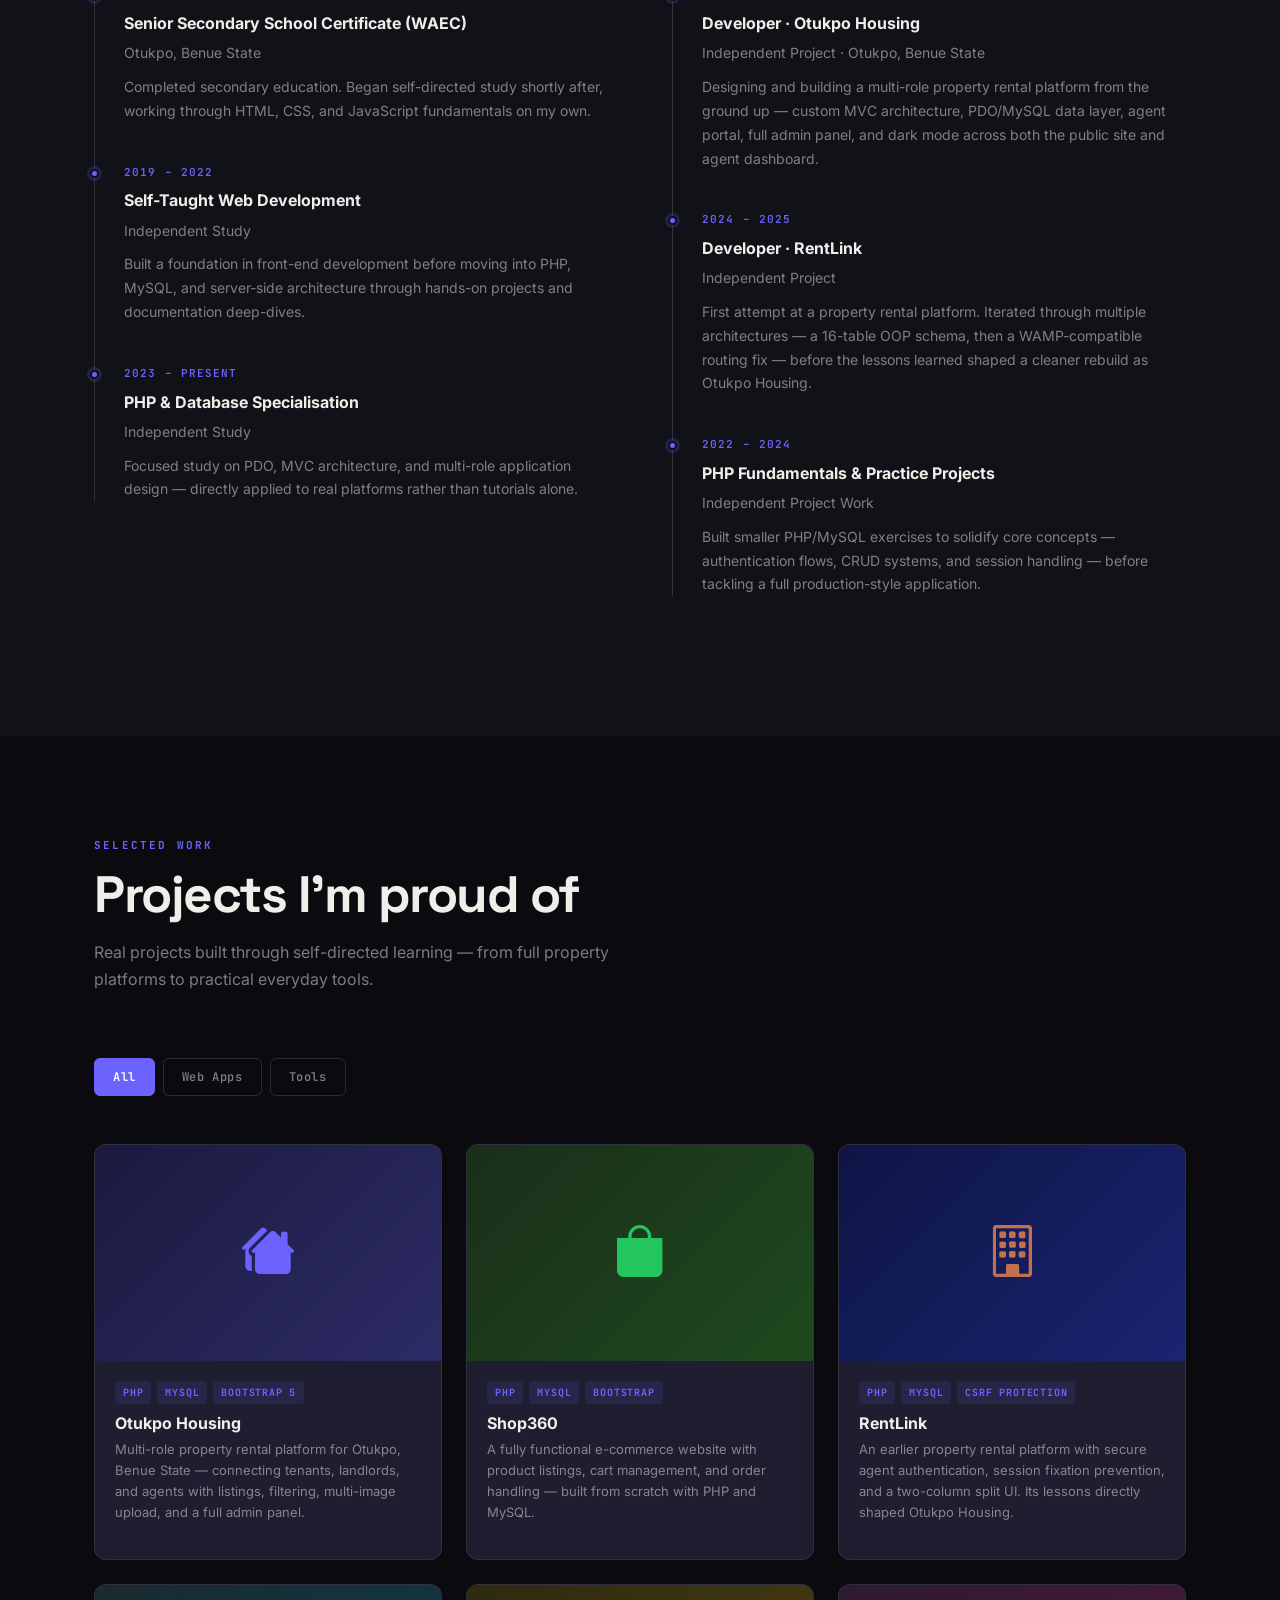
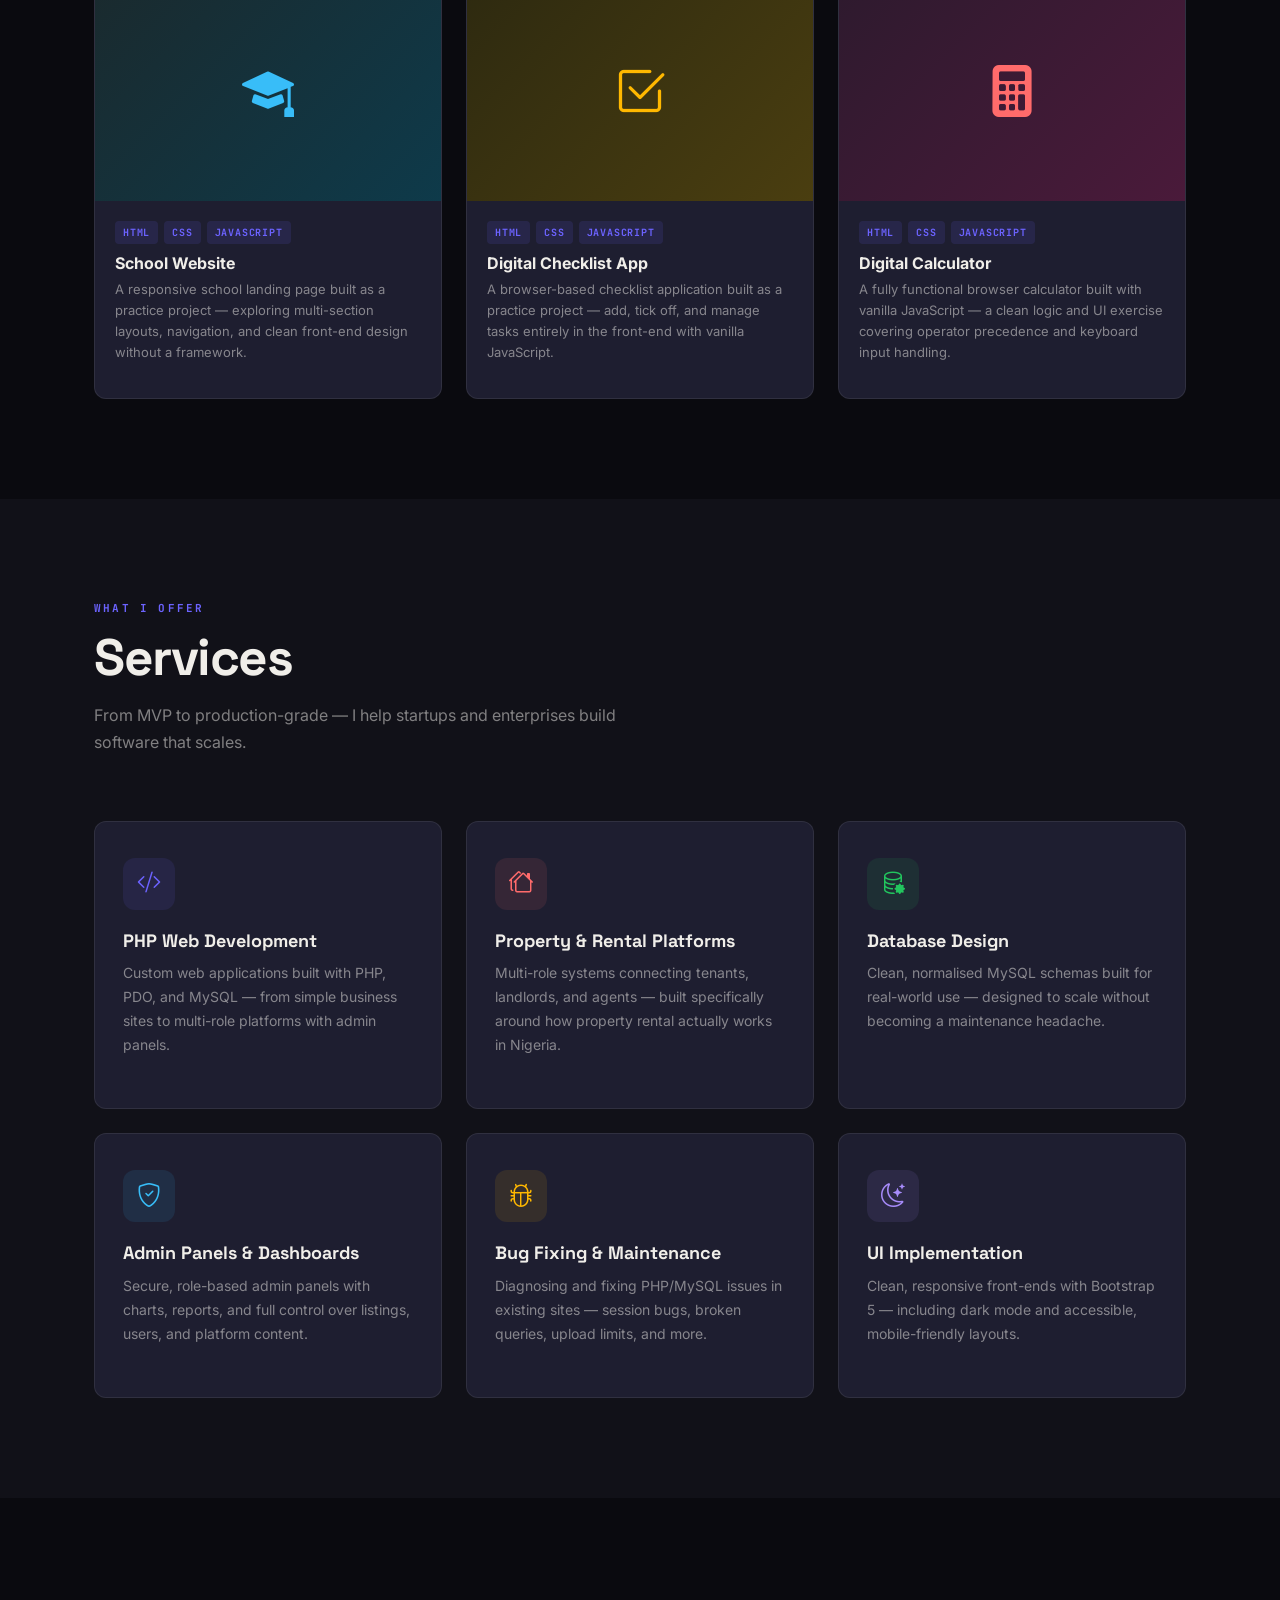
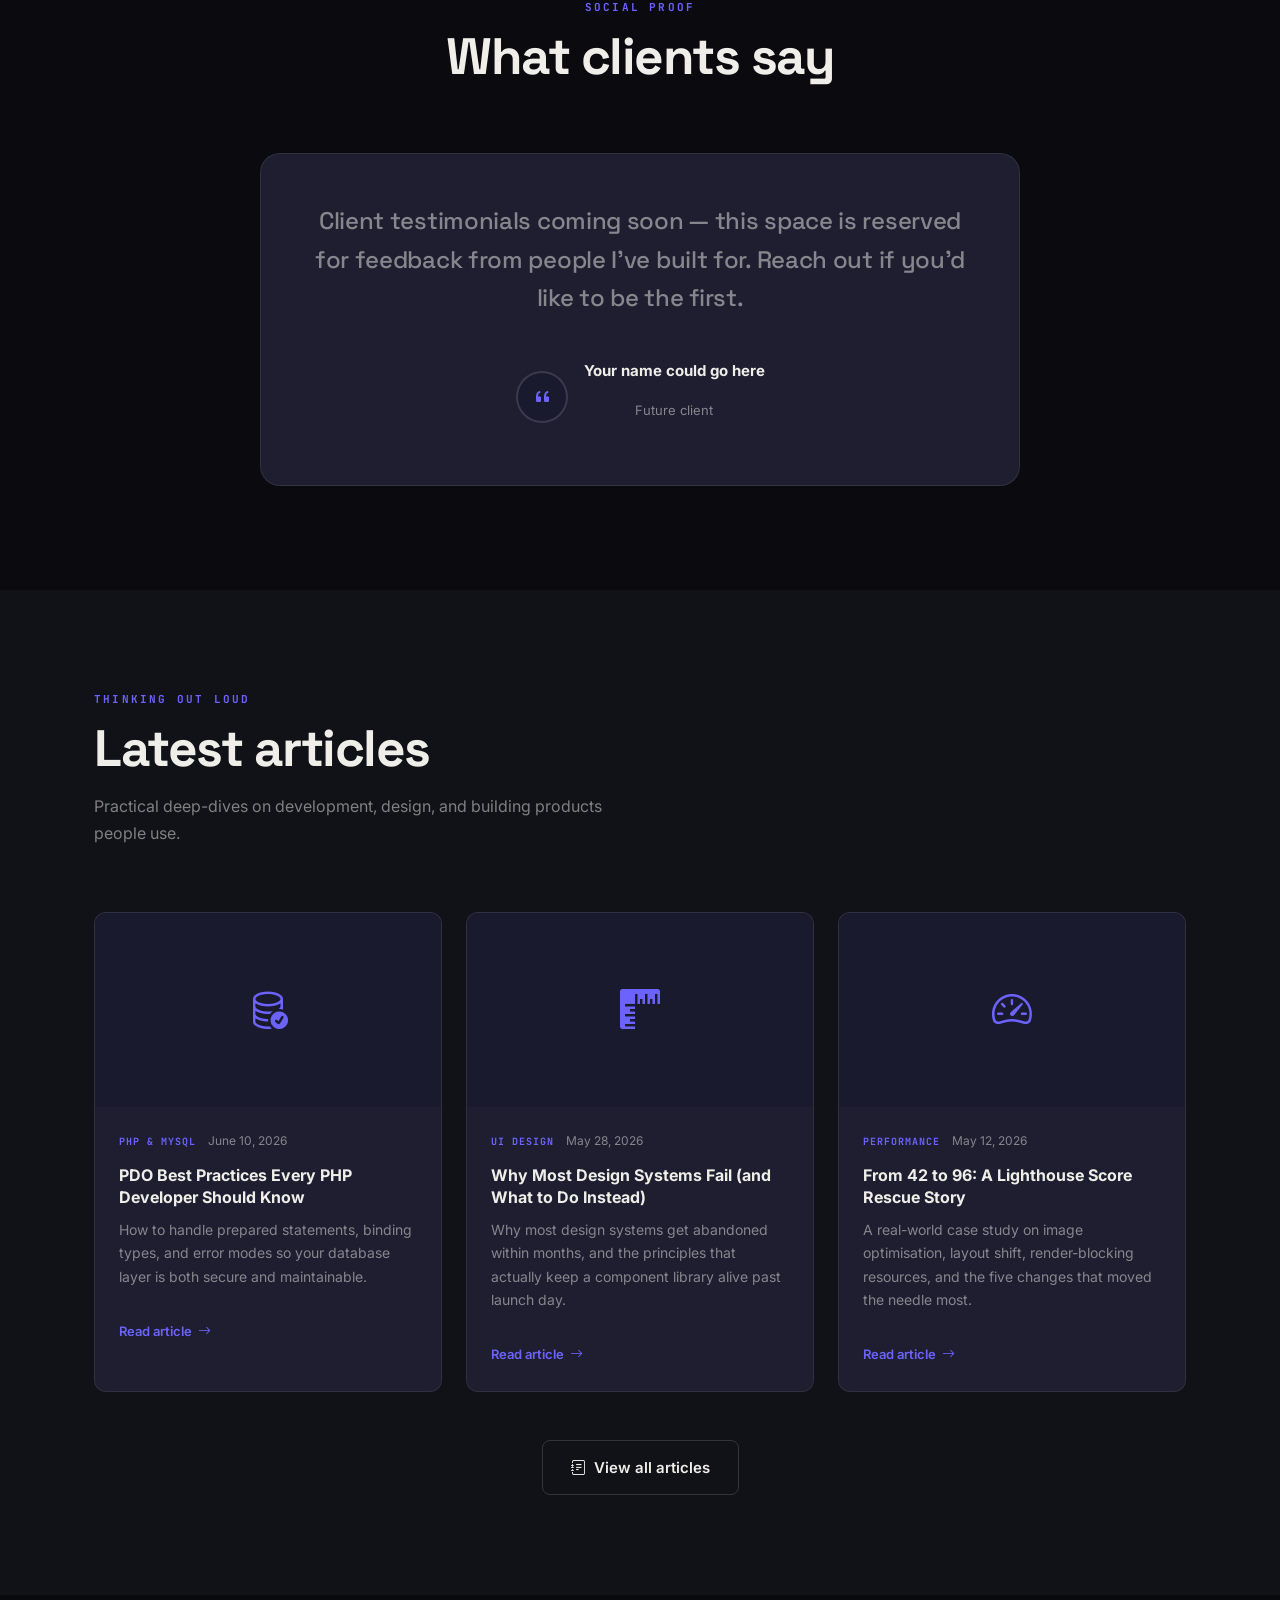
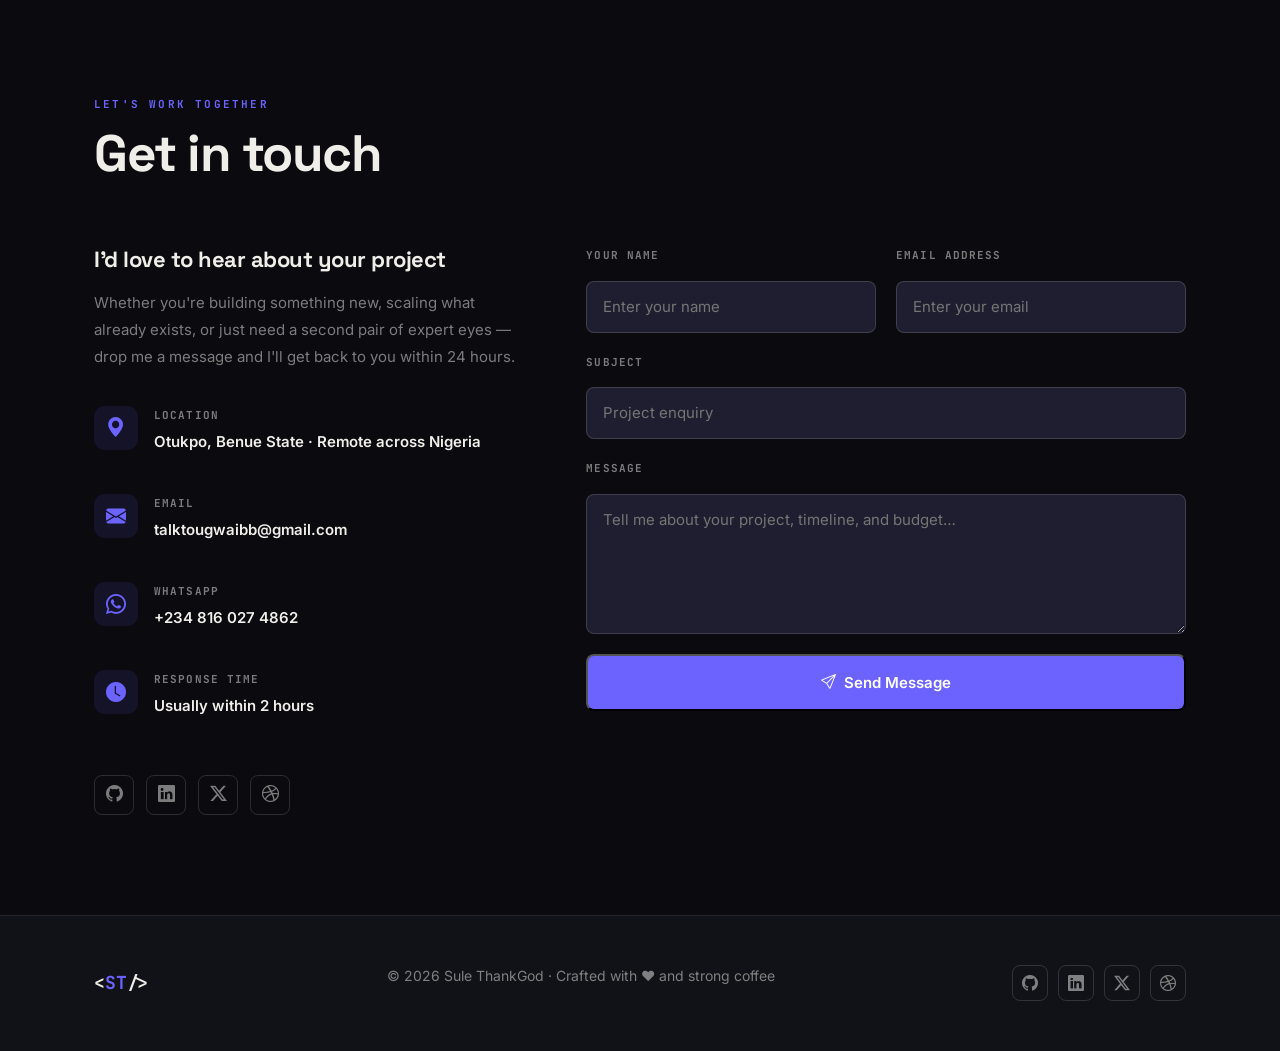
==== commit 33412760: "updated the index page" ====
--- a/index.html
+++ b/index.html
@@ -3,7 +3,7 @@
 <head>
   <meta charset="UTF-8" />
   <meta name="viewport" content="width=device-width, initial-scale=1.0" />
-  <meta name="description" content="Sule ThankGod — Full-Stack Developer & UI/UX Enthusiast. Building products that matter." />
+  <meta name="description" content="Sule ThankGod — PHP Web Developer building multi-role property platforms for Otukpo, Benue State and beyond." />
   <title>Sule ThankGod · Portfolio</title>
 
   <!-- Fonts -->
@@ -25,7 +25,7 @@
 <!-- ============================================================ NAVBAR -->
 <nav id="navbar">
   <div class="container nav-inner">
-    <a href="#hero" class="nav-logo">&lt;<span>AR</span>/&gt;</a>
+    <a href="#hero" class="nav-logo">&lt;<span>ST</span>/&gt;</a>
 
     <ul class="nav-links">
       <li><a href="#about">About</a></li>
@@ -81,7 +81,7 @@
           I'm a <span id="typed-text"></span><span class="cursor"></span>
         </div>
         <p class="hero-bio" data-aos="fade-up" data-aos-delay="300">
-          I craft fast, accessible, and delightful digital experiences — from pixel-perfect UIs to rock-solid back-end systems. Based in Lagos, building for the world.
+          I build fast, reliable PHP web applications — from multi-role property platforms to custom business tools. Based in Otukpo, Benue State, building for clients across Nigeria.
         </p>
         <div class="hero-actions" data-aos="fade-up" data-aos-delay="380">
           <a href="#portfolio" class="btn-primary">
@@ -114,7 +114,7 @@
         </div>
         <div class="hero-badge badge-br">
           <i class="bi bi-star-fill" style="color:#FFB800;font-size:12px"></i>
-          4.9 · 10+ clients
+          PHP &amp; MySQL Specialist
         </div>
       </div>
 
@@ -149,8 +149,8 @@
           <h2 class="section-title">Turning ideas into<br>elegant software</h2>
         </div>
         <div class="about-text">
-          <p>I'm a full-stack developer with 2+ years of experience building web applications that users love. I care deeply about performance, accessibility, and design — the three pillars that separate good software from great software.</p>
-          <p>When I'm not pushing commits, you'll find me contributing to open-source projects, writing about technology, or exploring the intersection of code and creativity.</p>
+          <p>I'm a PHP web developer with 2+ years of experience building multi-role web applications — platforms where tenants, landlords, agents, and admins each get a tailored experience. I care deeply about clean architecture, secure database practices, and interfaces that just work, even on a modest connection.</p>
+          <p>My current focus is Otukpo Housing, a property rental platform connecting tenants, landlords, and agents across Otukpo, Benue State. When I'm not building, I'm studying real-world property workflows so the software actually fits how people rent and let in Nigeria.</p>
 
           <div class="about-info-grid">
             <div class="about-info-item">
@@ -159,7 +159,7 @@
             </div>
             <div class="about-info-item">
               <span class="about-info-label">Location</span>
-              <span class="about-info-value">Lagos, Nigeria</span>
+              <span class="about-info-value">Otukpo, Benue State</span>
             </div>
             <div class="about-info-item">
               <span class="about-info-label">Email</span>
@@ -175,7 +175,7 @@
             </div>
             <div class="about-info-item">
               <span class="about-info-label">Languages</span>
-              <span class="about-info-value">English, Igbo</span>
+              <span class="about-info-value">English, Idoma</span>
             </div>
           </div>
 
@@ -222,50 +222,50 @@
 
         <div class="skill-item">
           <div class="skill-header">
-            <span class="skill-name">HTML / CSS / JavaScript / PHP</span>
-            <span class="skill-pct">96%</span>
-          </div>
-          <div class="skill-bar"><div class="skill-fill" data-pct="96"></div></div>
+            <span class="skill-name">PHP / OOP / PDO</span>
+            <span class="skill-pct">90%</span>
+          </div>
+          <div class="skill-bar"><div class="skill-fill" data-pct="90"></div></div>
         </div>
 
         <div class="skill-item">
           <div class="skill-header">
-            <span class="skill-name">React / Next.js</span>
-            <span class="skill-pct">88%</span>
-          </div>
-          <div class="skill-bar"><div class="skill-fill" data-pct="88"></div></div>
+            <span class="skill-name">HTML5 / CSS3 / Bootstrap 5</span>
+            <span class="skill-pct">92%</span>
+          </div>
+          <div class="skill-bar"><div class="skill-fill" data-pct="92"></div></div>
         </div>
 
         <div class="skill-item">
           <div class="skill-header">
-            <span class="skill-name">Node.js / PHP</span>
-            <span class="skill-pct">82%</span>
-          </div>
-          <div class="skill-bar"><div class="skill-fill" data-pct="82"></div></div>
+            <span class="skill-name">MySQL / Database Design</span>
+            <span class="skill-pct">85%</span>
+          </div>
+          <div class="skill-bar"><div class="skill-fill" data-pct="85"></div></div>
         </div>
 
         <div class="skill-item">
           <div class="skill-header">
-            <span class="skill-name">MySQL / PostgreSQL</span>
-            <span class="skill-pct">78%</span>
-          </div>
-          <div class="skill-bar"><div class="skill-fill" data-pct="78"></div></div>
+            <span class="skill-name">JavaScript (Vanilla)</span>
+            <span class="skill-pct">70%</span>
+          </div>
+          <div class="skill-bar"><div class="skill-fill" data-pct="70"></div></div>
         </div>
 
         <div class="skill-item">
           <div class="skill-header">
-            <span class="skill-name">UI/UX Design (Figma)</span>
-            <span class="skill-pct">74%</span>
-          </div>
-          <div class="skill-bar"><div class="skill-fill" data-pct="74"></div></div>
+            <span class="skill-name">MVC Architecture</span>
+            <span class="skill-pct">80%</span>
+          </div>
+          <div class="skill-bar"><div class="skill-fill" data-pct="80"></div></div>
         </div>
 
         <div class="skill-item">
           <div class="skill-header">
-            <span class="skill-name">DevOps / Cloud (AWS, Docker)</span>
-            <span class="skill-pct">65%</span>
-          </div>
-          <div class="skill-bar"><div class="skill-fill" data-pct="65"></div></div>
+            <span class="skill-name">WAMP / Local Server Environments</span>
+            <span class="skill-pct">88%</span>
+          </div>
+          <div class="skill-bar"><div class="skill-fill" data-pct="88"></div></div>
         </div>
       </div>
 
@@ -275,14 +275,14 @@
 
         <div class="circular-skills">
 
-          <!-- Team Leadership -->
+          <!-- Attention to Detail -->
           <div class="circular-item">
             <svg class="circular-chart" viewBox="0 0 80 80">
               <circle class="circular-bg" cx="40" cy="40" r="35"/>
               <circle class="circular-arc" cx="40" cy="40" r="35" data-pct="90"/>
               <text class="circular-label" x="40" y="44" text-anchor="middle" font-family="Space Grotesk" font-size="14" font-weight="700" fill="currentColor">90%</text>
             </svg>
-            <p class="circular-sublabel">Team Leadership</p>
+            <p class="circular-sublabel">Attention to Detail</p>
           </div>
 
           <!-- Communication -->
@@ -305,14 +305,14 @@
             <p class="circular-sublabel">Problem Solving</p>
           </div>
 
-          <!-- Project Mgmt -->
+          <!-- Debugging -->
           <div class="circular-item">
             <svg class="circular-chart" viewBox="0 0 80 80">
               <circle class="circular-bg" cx="40" cy="40" r="35"/>
-              <circle class="circular-arc" cx="40" cy="40" r="35" data-pct="80" style="stroke:#FF6B6B"/>
-              <text class="circular-label" x="40" y="44" text-anchor="middle" font-family="Space Grotesk" font-size="14" font-weight="700" fill="currentColor">80%</text>
+              <circle class="circular-arc" cx="40" cy="40" r="35" data-pct="86" style="stroke:#FF6B6B"/>
+              <text class="circular-label" x="40" y="44" text-anchor="middle" font-family="Space Grotesk" font-size="14" font-weight="700" fill="currentColor">86%</text>
             </svg>
-            <p class="circular-sublabel">Project Mgmt</p>
+            <p class="circular-sublabel">Debugging</p>
           </div>
 
           <!-- Creativity -->
@@ -361,24 +361,24 @@
         <div class="timeline">
 
           <div class="timeline-item">
-            <p class="timeline-period">2018 – 2022</p>
-            <p class="timeline-role">B.Sc. Computer Science</p>
-            <p class="timeline-org">University of Lagos</p>
-            <p class="timeline-desc">Graduated with First Class Honours. Focused on software engineering, algorithms, and data structures. Led the departmental programming team.</p>
+            <p class="timeline-period">2018</p>
+            <p class="timeline-role">Senior Secondary School Certificate (WAEC)</p>
+            <p class="timeline-org">Otukpo, Benue State</p>
+            <p class="timeline-desc">Completed secondary education. Began self-directed study shortly after, working through HTML, CSS, and JavaScript fundamentals on my own.</p>
           </div>
 
           <div class="timeline-item">
-            <p class="timeline-period">2022</p>
-            <p class="timeline-role">AWS Solutions Architect Associate</p>
-            <p class="timeline-org">Amazon Web Services</p>
-            <p class="timeline-desc">Certified in designing distributed cloud architectures. Hands-on labs in EC2, S3, RDS, Lambda, and VPC networking.</p>
+            <p class="timeline-period">2019 – 2022</p>
+            <p class="timeline-role">Self-Taught Web Development</p>
+            <p class="timeline-org">Independent Study</p>
+            <p class="timeline-desc">Built a foundation in front-end development before moving into PHP, MySQL, and server-side architecture through hands-on projects and documentation deep-dives.</p>
           </div>
 
           <div class="timeline-item">
-            <p class="timeline-period">2023</p>
-            <p class="timeline-role">Professional UX Design Certificate</p>
-            <p class="timeline-org">Google / Coursera</p>
-            <p class="timeline-desc">Completed 7-course program covering user research, wireframing, prototyping, and usability testing with Figma.</p>
+            <p class="timeline-period">2023 – Present</p>
+            <p class="timeline-role">PHP &amp; Database Specialisation</p>
+            <p class="timeline-org">Independent Study</p>
+            <p class="timeline-desc">Focused study on PDO, MVC architecture, and multi-role application design — directly applied to real platforms rather than tutorials alone.</p>
           </div>
 
         </div>
@@ -392,24 +392,24 @@
         <div class="timeline">
 
           <div class="timeline-item">
-            <p class="timeline-period">2023 – Present</p>
-            <p class="timeline-role">Senior Full-Stack Developer</p>
-            <p class="timeline-org">TechVenture Labs · Lagos</p>
-            <p class="timeline-desc">Lead development of a multi-tenant SaaS platform serving 12,000+ users. Architected a microservices migration that improved response times by 40%.</p>
+            <p class="timeline-period">2025 – Present</p>
+            <p class="timeline-role">Developer · Otukpo Housing</p>
+            <p class="timeline-org">Independent Project · Otukpo, Benue State</p>
+            <p class="timeline-desc">Designing and building a multi-role property rental platform from the ground up — custom MVC architecture, PDO/MySQL data layer, agent portal, full admin panel, and dark mode across both the public site and agent dashboard.</p>
           </div>
 
           <div class="timeline-item">
-            <p class="timeline-period">2021 – 2023</p>
-            <p class="timeline-role">Front-End Developer</p>
-            <p class="timeline-org">BrightPixel Studio · Remote</p>
-            <p class="timeline-desc">Built 20+ client websites and e-commerce stores. Introduced component-driven design with React and reduced average page load by 60% via Lighthouse optimization.</p>
+            <p class="timeline-period">2024 – 2025</p>
+            <p class="timeline-role">Developer · RentLink</p>
+            <p class="timeline-org">Independent Project</p>
+            <p class="timeline-desc">First attempt at a property rental platform. Iterated through multiple architectures — a 16-table OOP schema, then a WAMP-compatible routing fix — before the lessons learned shaped a cleaner rebuild as Otukpo Housing.</p>
           </div>
 
           <div class="timeline-item">
-            <p class="timeline-period">2020 – 2021</p>
-            <p class="timeline-role">Web Development Intern</p>
-            <p class="timeline-org">StartupNest Abuja</p>
-            <p class="timeline-desc">Contributed to MVP development for two early-stage startups. Gained deep experience with PHP, MySQL, and RESTful API integration.</p>
+            <p class="timeline-period">2022 – 2024</p>
+            <p class="timeline-role">PHP Fundamentals &amp; Practice Projects</p>
+            <p class="timeline-org">Independent Project Work</p>
+            <p class="timeline-desc">Built smaller PHP/MySQL exercises to solidify core concepts — authentication flows, CRUD systems, and session handling — before tackling a full production-style application.</p>
           </div>
 
         </div>
@@ -426,26 +426,42 @@
     <div class="section-header" data-aos="fade-up">
       <p class="section-eyebrow">Selected work</p>
       <h2 class="section-title">Projects I'm proud of</h2>
-      <p class="section-sub">A curated selection spanning web applications, design systems, and open-source tools.</p>
+      <p class="section-sub">Real projects built through self-directed learning — from full property platforms to practical everyday tools.</p>
     </div>
 
     <div class="portfolio-filters" data-aos="fade-up" data-aos-delay="100">
       <button class="filter-btn active" data-filter="all">All</button>
       <button class="filter-btn" data-filter="web">Web Apps</button>
-      <button class="filter-btn" data-filter="design">UI/UX</button>
-      <button class="filter-btn" data-filter="mobile">Mobile</button>
-      <button class="filter-btn" data-filter="oss">Open Source</button>
+      <button class="filter-btn" data-filter="tool">Tools</button>
     </div>
 
     <div class="portfolio-grid">
 
-      <!-- Card 1 -->
+      <!-- Card 1: Otukpo Housing -->
       <div class="portfolio-card" data-cat="web" data-aos="fade-up" data-aos-delay="100">
         <div class="portfolio-thumb" style="background: linear-gradient(135deg,#1a1a3e,#2d2b66)">
           <i class="bi bi-houses-fill" style="font-size:52px;color:#6C63FF"></i>
           <div class="portfolio-overlay">
-            <a href="#" aria-label="Live demo"><i class="bi bi-box-arrow-up-right"></i></a>
-            <a href="#" aria-label="GitHub"><i class="bi bi-github"></i></a>
+            <a href="https://github.com/Elonyized/otukpo_housing" target="_blank" rel="noopener" aria-label="GitHub"><i class="bi bi-github"></i></a>
+          </div>
+        </div>
+        <div class="portfolio-info">
+          <div class="portfolio-tags">
+            <span class="portfolio-tag">PHP</span>
+            <span class="portfolio-tag">MySQL</span>
+            <span class="portfolio-tag">Bootstrap 5</span>
+          </div>
+          <h3 class="portfolio-title">Otukpo Housing</h3>
+          <p class="portfolio-desc">Multi-role property rental platform for Otukpo, Benue State — connecting tenants, landlords, and agents with listings, filtering, multi-image upload, and a full admin panel.</p>
+        </div>
+      </div>
+
+      <!-- Card 2: Shop360 -->
+      <div class="portfolio-card" data-cat="web" data-aos="fade-up" data-aos-delay="160">
+        <div class="portfolio-thumb" style="background: linear-gradient(135deg,#1a2e1a,#1e4a1e)">
+          <i class="bi bi-bag-fill" style="font-size:52px;color:#22c55e"></i>
+          <div class="portfolio-overlay">
+            <a href="https://github.com/Elonyized/shop360" target="_blank" rel="noopener" aria-label="GitHub"><i class="bi bi-github"></i></a>
           </div>
         </div>
         <div class="portfolio-info">
@@ -454,111 +470,91 @@
             <span class="portfolio-tag">MySQL</span>
             <span class="portfolio-tag">Bootstrap</span>
           </div>
-          <h3 class="portfolio-title">Otukpo Housing Platform</h3>
-          <p class="portfolio-desc">Multi-role property rental platform connecting tenants, landlords, and agents with a full admin panel and real-time listings.</p>
-        </div>
-      </div>
-
-      <!-- Card 2 -->
-      <div class="portfolio-card" data-cat="web" data-aos="fade-up" data-aos-delay="160">
-        <div class="portfolio-thumb" style="background: linear-gradient(135deg,#1a2e1a,#1e4a1e)">
-          <i class="bi bi-cart4" style="font-size:52px;color:#22c55e"></i>
+          <h3 class="portfolio-title">Shop360</h3>
+          <p class="portfolio-desc">A fully functional e-commerce website with product listings, cart management, and order handling — built from scratch with PHP and MySQL.</p>
+        </div>
+      </div>
+
+      <!-- Card 3: RentLink -->
+      <div class="portfolio-card" data-cat="web" data-aos="fade-up" data-aos-delay="220">
+        <div class="portfolio-thumb" style="background: linear-gradient(135deg,#0e1545,#1a2470)">
+          <i class="bi bi-building" style="font-size:52px;color:#C2714F"></i>
           <div class="portfolio-overlay">
-            <a href="#" aria-label="Live demo"><i class="bi bi-box-arrow-up-right"></i></a>
-            <a href="#" aria-label="GitHub"><i class="bi bi-github"></i></a>
+            <a href="https://github.com/Elonyized/otukpo_housing" target="_blank" rel="noopener" aria-label="GitHub"><i class="bi bi-github"></i></a>
           </div>
         </div>
         <div class="portfolio-info">
           <div class="portfolio-tags">
-            <span class="portfolio-tag">React</span>
-            <span class="portfolio-tag">Node.js</span>
-            <span class="portfolio-tag">MongoDB</span>
-          </div>
-          <h3 class="portfolio-title">AgriConnect Marketplace</h3>
-          <p class="portfolio-desc">Farm-to-consumer e-commerce platform supporting 3,000+ farmers across West Africa with SMS payment integration.</p>
-        </div>
-      </div>
-
-      <!-- Card 3 -->
-      <div class="portfolio-card" data-cat="design" data-aos="fade-up" data-aos-delay="220">
-        <div class="portfolio-thumb" style="background: linear-gradient(135deg,#2e1a2e,#4a1a3a)">
-          <i class="bi bi-palette2" style="font-size:52px;color:#FF6B6B"></i>
+            <span class="portfolio-tag">PHP</span>
+            <span class="portfolio-tag">MySQL</span>
+            <span class="portfolio-tag">CSRF Protection</span>
+          </div>
+          <h3 class="portfolio-title">RentLink</h3>
+          <p class="portfolio-desc">An earlier property rental platform with secure agent authentication, session fixation prevention, and a two-column split UI. Its lessons directly shaped Otukpo Housing.</p>
+        </div>
+      </div>
+
+      <!-- Card 4: My School Website -->
+      <div class="portfolio-card" data-cat="web" data-aos="fade-up" data-aos-delay="100">
+        <div class="portfolio-thumb" style="background: linear-gradient(135deg,#1a2a2e,#0e3a4a)">
+          <i class="bi bi-mortarboard-fill" style="font-size:52px;color:#38bdf8"></i>
           <div class="portfolio-overlay">
-            <a href="#" aria-label="Figma"><i class="bi bi-box-arrow-up-right"></i></a>
-            <a href="#" aria-label="Case study"><i class="bi bi-file-text"></i></a>
+            <a href="https://github.com/Elonyized/My-School-Website" target="_blank" rel="noopener" aria-label="GitHub"><i class="bi bi-github"></i></a>
           </div>
         </div>
         <div class="portfolio-info">
           <div class="portfolio-tags">
-            <span class="portfolio-tag">Figma</span>
-            <span class="portfolio-tag">Design System</span>
-          </div>
-          <h3 class="portfolio-title">Bloom Design System</h3>
-          <p class="portfolio-desc">A comprehensive design system with 180+ components, tokens, and documentation — adopted by 4 product teams.</p>
-        </div>
-      </div>
-
-      <!-- Card 4 -->
-      <div class="portfolio-card" data-cat="mobile" data-aos="fade-up" data-aos-delay="100">
-        <div class="portfolio-thumb" style="background: linear-gradient(135deg,#1a2a2e,#0e3a4a)">
-          <i class="bi bi-phone-vibrate" style="font-size:52px;color:#38bdf8"></i>
+            <span class="portfolio-tag">HTML</span>
+            <span class="portfolio-tag">CSS</span>
+            <span class="portfolio-tag">JavaScript</span>
+          </div>
+          <h3 class="portfolio-title">School Website</h3>
+          <p class="portfolio-desc">A responsive school landing page built as a practice project — exploring multi-section layouts, navigation, and clean front-end design without a framework.</p>
+        </div>
+      </div>
+
+      <!-- Card 5: Digital Checklist -->
+      <div class="portfolio-card" data-cat="tool" data-aos="fade-up" data-aos-delay="160">
+        <div class="portfolio-thumb" style="background: linear-gradient(135deg,#2e2a10,#4a3e10)">
+          <i class="bi bi-check2-square" style="font-size:52px;color:#FFB800"></i>
           <div class="portfolio-overlay">
-            <a href="#" aria-label="App Store"><i class="bi bi-apple"></i></a>
-            <a href="#" aria-label="Play Store"><i class="bi bi-google-play"></i></a>
+            <a href="https://github.com/Elonyized/Digital-checklist-application" target="_blank" rel="noopener" aria-label="GitHub"><i class="bi bi-github"></i></a>
           </div>
         </div>
         <div class="portfolio-info">
           <div class="portfolio-tags">
-            <span class="portfolio-tag">React Native</span>
-            <span class="portfolio-tag">Expo</span>
-          </div>
-          <h3 class="portfolio-title">PayTrack Budget App</h3>
-          <p class="portfolio-desc">Personal finance tracker with AI-powered spending categorization and bill reminders. 4.8★ on both stores.</p>
-        </div>
-      </div>
-
-      <!-- Card 5 -->
-      <div class="portfolio-card" data-cat="oss" data-aos="fade-up" data-aos-delay="160">
-        <div class="portfolio-thumb" style="background: linear-gradient(135deg,#2e2a10,#4a3e10)">
-          <i class="bi bi-braces-asterisk" style="font-size:52px;color:#FFB800"></i>
+            <span class="portfolio-tag">HTML</span>
+            <span class="portfolio-tag">CSS</span>
+            <span class="portfolio-tag">JavaScript</span>
+          </div>
+          <h3 class="portfolio-title">Digital Checklist App</h3>
+          <p class="portfolio-desc">A browser-based checklist application built as a practice project — add, tick off, and manage tasks entirely in the front-end with vanilla JavaScript.</p>
+        </div>
+      </div>
+
+      <!-- Card 6: Digital Calculator -->
+      <div class="portfolio-card" data-cat="tool" data-aos="fade-up" data-aos-delay="220">
+        <div class="portfolio-thumb" style="background: linear-gradient(135deg,#2e1a2e,#4a1a3a)">
+          <i class="bi bi-calculator-fill" style="font-size:52px;color:#FF6B6B"></i>
           <div class="portfolio-overlay">
-            <a href="#" aria-label="npm"><i class="bi bi-box-arrow-up-right"></i></a>
-            <a href="#" aria-label="GitHub"><i class="bi bi-github"></i></a>
+            <a href="https://github.com/Elonyized/Digital-Calculator" target="_blank" rel="noopener" aria-label="GitHub"><i class="bi bi-github"></i></a>
           </div>
         </div>
         <div class="portfolio-info">
           <div class="portfolio-tags">
-            <span class="portfolio-tag">TypeScript</span>
-            <span class="portfolio-tag">OSS</span>
-          </div>
-          <h3 class="portfolio-title">FormKit Lite</h3>
-          <p class="portfolio-desc">Zero-dependency form validation library for vanilla JS. 1.2k GitHub stars, 40k weekly npm downloads.</p>
-        </div>
-      </div>
-
-      <!-- Card 6 -->
-      <div class="portfolio-card" data-cat="web" data-aos="fade-up" data-aos-delay="220">
-        <div class="portfolio-thumb" style="background: linear-gradient(135deg,#2e1a1a,#4a2020)">
-          <i class="bi bi-bar-chart-line-fill" style="font-size:52px;color:#FF6B6B"></i>
-          <div class="portfolio-overlay">
-            <a href="#" aria-label="Live demo"><i class="bi bi-box-arrow-up-right"></i></a>
-            <a href="#" aria-label="GitHub"><i class="bi bi-github"></i></a>
-          </div>
-        </div>
-        <div class="portfolio-info">
-          <div class="portfolio-tags">
-            <span class="portfolio-tag">Next.js</span>
-            <span class="portfolio-tag">Prisma</span>
-            <span class="portfolio-tag">Charts.js</span>
-          </div>
-          <h3 class="portfolio-title">SalesBoard Analytics</h3>
-          <p class="portfolio-desc">Real-time sales dashboard with drill-down reports, multi-currency support, and PDF export for executive teams.</p>
+            <span class="portfolio-tag">HTML</span>
+            <span class="portfolio-tag">CSS</span>
+            <span class="portfolio-tag">JavaScript</span>
+          </div>
+          <h3 class="portfolio-title">Digital Calculator</h3>
+          <p class="portfolio-desc">A fully functional browser calculator built with vanilla JavaScript — a clean logic and UI exercise covering operator precedence and keyboard input handling.</p>
         </div>
       </div>
 
     </div>
   </div>
 </section>
+
 
 
 <!-- ============================================================ SERVICES -->
@@ -574,38 +570,38 @@
 
       <div class="service-card" data-aos="fade-up" data-aos-delay="60">
         <div class="service-icon"><i class="bi bi-code-slash"></i></div>
-        <h3 class="service-title">Web Development</h3>
-        <p class="service-desc">Full-stack web applications using React, Next.js, Node.js, PHP, and MySQL. From landing pages to complex SaaS platforms.</p>
+        <h3 class="service-title">PHP Web Development</h3>
+        <p class="service-desc">Custom web applications built with PHP, PDO, and MySQL — from simple business sites to multi-role platforms with admin panels.</p>
       </div>
 
       <div class="service-card" data-aos="fade-up" data-aos-delay="120">
-        <div class="service-icon" style="background:rgba(255,107,107,0.1)"><i class="bi bi-vector-pen" style="color:var(--accent)"></i></div>
-        <h3 class="service-title">UI/UX Design</h3>
-        <p class="service-desc">User-centered design in Figma: wireframes, interactive prototypes, design systems, and usability testing.</p>
+        <div class="service-icon" style="background:rgba(255,107,107,0.1)"><i class="bi bi-houses" style="color:var(--accent)"></i></div>
+        <h3 class="service-title">Property &amp; Rental Platforms</h3>
+        <p class="service-desc">Multi-role systems connecting tenants, landlords, and agents — built specifically around how property rental actually works in Nigeria.</p>
       </div>
 
       <div class="service-card" data-aos="fade-up" data-aos-delay="180">
-        <div class="service-icon" style="background:rgba(34,197,94,0.1)"><i class="bi bi-phone" style="color:#22c55e"></i></div>
-        <h3 class="service-title">Mobile Apps</h3>
-        <p class="service-desc">Cross-platform iOS & Android apps with React Native and Expo. Backend integration with REST and GraphQL APIs.</p>
+        <div class="service-icon" style="background:rgba(34,197,94,0.1)"><i class="bi bi-database-gear" style="color:#22c55e"></i></div>
+        <h3 class="service-title">Database Design</h3>
+        <p class="service-desc">Clean, normalised MySQL schemas built for real-world use — designed to scale without becoming a maintenance headache.</p>
       </div>
 
       <div class="service-card" data-aos="fade-up" data-aos-delay="60">
-        <div class="service-icon" style="background:rgba(56,189,248,0.1)"><i class="bi bi-cloud-arrow-up" style="color:#38bdf8"></i></div>
-        <h3 class="service-title">DevOps &amp; Cloud</h3>
-        <p class="service-desc">CI/CD pipelines, Docker containerisation, AWS deployment, and performance monitoring for production systems.</p>
+        <div class="service-icon" style="background:rgba(56,189,248,0.1)"><i class="bi bi-shield-check" style="color:#38bdf8"></i></div>
+        <h3 class="service-title">Admin Panels &amp; Dashboards</h3>
+        <p class="service-desc">Secure, role-based admin panels with charts, reports, and full control over listings, users, and platform content.</p>
       </div>
 
       <div class="service-card" data-aos="fade-up" data-aos-delay="120">
-        <div class="service-icon" style="background:rgba(255,184,0,0.1)"><i class="bi bi-graph-up-arrow" style="color:#FFB800"></i></div>
-        <h3 class="service-title">SEO &amp; Performance</h3>
-        <p class="service-desc">Technical SEO audits, Core Web Vitals optimisation, and Lighthouse score improvements to boost organic traffic.</p>
+        <div class="service-icon" style="background:rgba(255,184,0,0.1)"><i class="bi bi-bug" style="color:#FFB800"></i></div>
+        <h3 class="service-title">Bug Fixing &amp; Maintenance</h3>
+        <p class="service-desc">Diagnosing and fixing PHP/MySQL issues in existing sites — session bugs, broken queries, upload limits, and more.</p>
       </div>
 
       <div class="service-card" data-aos="fade-up" data-aos-delay="180">
-        <div class="service-icon" style="background:rgba(167,139,250,0.1)"><i class="bi bi-people" style="color:#a78bfa"></i></div>
-        <h3 class="service-title">Consulting</h3>
-        <p class="service-desc">Technical strategy, architecture reviews, code audits, and mentorship for development teams and early-stage founders.</p>
+        <div class="service-icon" style="background:rgba(167,139,250,0.1)"><i class="bi bi-moon-stars" style="color:#a78bfa"></i></div>
+        <h3 class="service-title">UI Implementation</h3>
+        <p class="service-desc">Clean, responsive front-ends with Bootstrap 5 — including dark mode and accessible, mobile-friendly layouts.</p>
       </div>
 
     </div>
@@ -614,6 +610,7 @@
 
 
 <!-- ============================================================ TESTIMONIALS -->
+<!-- TODO: Replace this placeholder with a real client/user testimonial once you have one. -->
 <section id="testimonials" class="section-pad">
   <div class="container">
     <div class="section-header text-center" data-aos="fade-up" style="align-items:center">
@@ -626,64 +623,22 @@
 
         <div class="testimonial-slide">
           <div class="testimonial-card">
-            <div class="testimonial-stars">★★★★★</div>
-            <p class="testimonial-text">"ThankGod delivered a housing platform in 6 weeks that exceeded every expectation. The code quality, the design, the attention to edge cases — exceptional. He's the kind of developer you rehire for every project."</p>
+            <p class="testimonial-text" style="color:var(--muted)">Client testimonials coming soon — this space is reserved for feedback from people I've built for. Reach out if you'd like to be the first.</p>
             <div class="testimonial-author">
-              <div class="testimonial-avatar">OM</div>
+              <div class="testimonial-avatar"><i class="bi bi-quote"></i></div>
               <div>
-                <p class="testimonial-name">Obinna M.</p>
-                <p class="testimonial-role">CEO, PropLink Nigeria</p>
+                <p class="testimonial-name">Your name could go here</p>
+                <p class="testimonial-role">Future client</p>
               </div>
             </div>
           </div>
         </div>
 
-        <div class="testimonial-slide">
-          <div class="testimonial-card">
-            <div class="testimonial-stars">★★★★★</div>
-            <p class="testimonial-text">"Working with ThankGod felt like having a senior CTO on the team. He didn't just write code — he challenged assumptions, proposed better architectures, and shipped on time. Truly impressive."</p>
-            <div class="testimonial-author">
-              <div class="testimonial-avatar">SF</div>
-              <div>
-                <p class="testimonial-name">Sarah F.</p>
-                <p class="testimonial-role">Founder, AgriConnect</p>
-              </div>
-            </div>
-          </div>
-        </div>
-
-        <div class="testimonial-slide">
-          <div class="testimonial-card">
-            <div class="testimonial-stars">★★★★★</div>
-            <p class="testimonial-text">"Our Lighthouse score went from 42 to 96 after ThankGod's performance audit. He also redesigned our checkout flow and conversion immediately jumped 22%. Genuinely one of the best hires we've ever made."</p>
-            <div class="testimonial-author">
-              <div class="testimonial-avatar">KA</div>
-              <div>
-                <p class="testimonial-name">Kolade A.</p>
-                <p class="testimonial-role">CTO, ShopWave</p>
-              </div>
-            </div>
-          </div>
-        </div>
-
-      </div>
-
-      <div class="slider-nav">
-        <button class="slider-arrow" id="slider-prev" aria-label="Previous">
-          <i class="bi bi-arrow-left"></i>
-        </button>
-        <div class="slider-dots">
-          <button class="slider-dot active" aria-label="Slide 1"></button>
-          <button class="slider-dot" aria-label="Slide 2"></button>
-          <button class="slider-dot" aria-label="Slide 3"></button>
-        </div>
-        <button class="slider-arrow" id="slider-next" aria-label="Next">
-          <i class="bi bi-arrow-right"></i>
-        </button>
       </div>
     </div>
   </div>
 </section>
+
 
 
 <!-- ============================================================ BLOG -->
@@ -724,7 +679,7 @@
             <span class="blog-date">May 28, 2026</span>
           </div>
           <h3 class="blog-title">Why Most Design Systems Fail (and What to Do Instead)</h3>
-          <p class="blog-excerpt">Lessons from building Bloom — the component library that actually got adopted by four product teams after the previous one failed.</p>
+          <p class="blog-excerpt">Why most design systems get abandoned within months, and the principles that actually keep a component library alive past launch day.</p>
           <a href="blog/design-systems.html" class="blog-read-more">
             Read article <i class="bi bi-arrow-right"></i>
           </a>
@@ -781,7 +736,7 @@
             <div class="contact-icon"><i class="bi bi-geo-alt-fill"></i></div>
             <div>
               <p class="contact-item-label">Location</p>
-              <p class="contact-item-value">Lagos, Nigeria · Remote Worldwide</p>
+              <p class="contact-item-value">Otukpo, Benue State · Remote across Nigeria</p>
             </div>
           </div>
           <div class="contact-item">
@@ -851,7 +806,7 @@
 <!-- ============================================================ FOOTER -->
 <footer id="footer">
   <div class="container footer-inner">
-    <span class="footer-logo">&lt;<span>AR</span>/&gt;</span>
+    <span class="footer-logo">&lt;<span>ST</span>/&gt;</span>
     <p class="footer-copy">© 2026 Sule ThankGod · Crafted with ❤️ and strong coffee</p>
     <div class="footer-socials">
       <a href="#" aria-label="GitHub"><i class="bi bi-github"></i></a>
